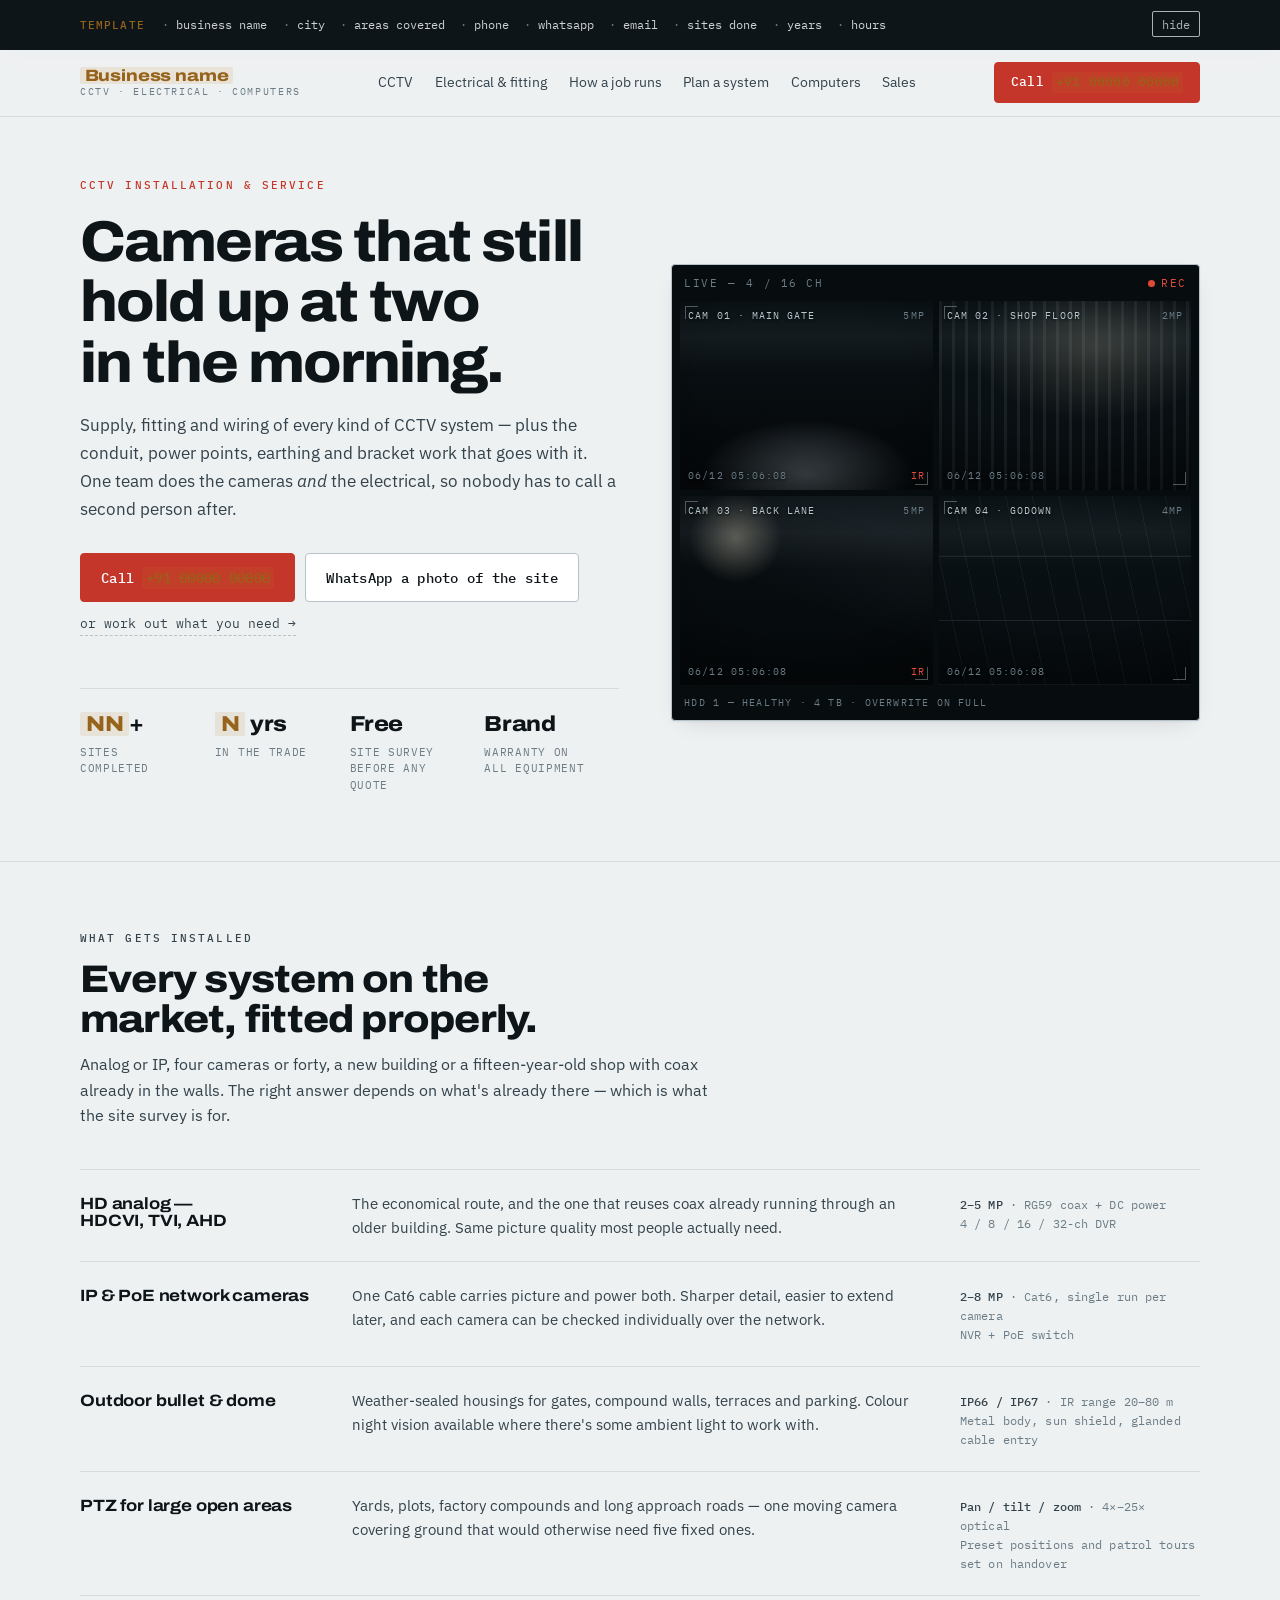
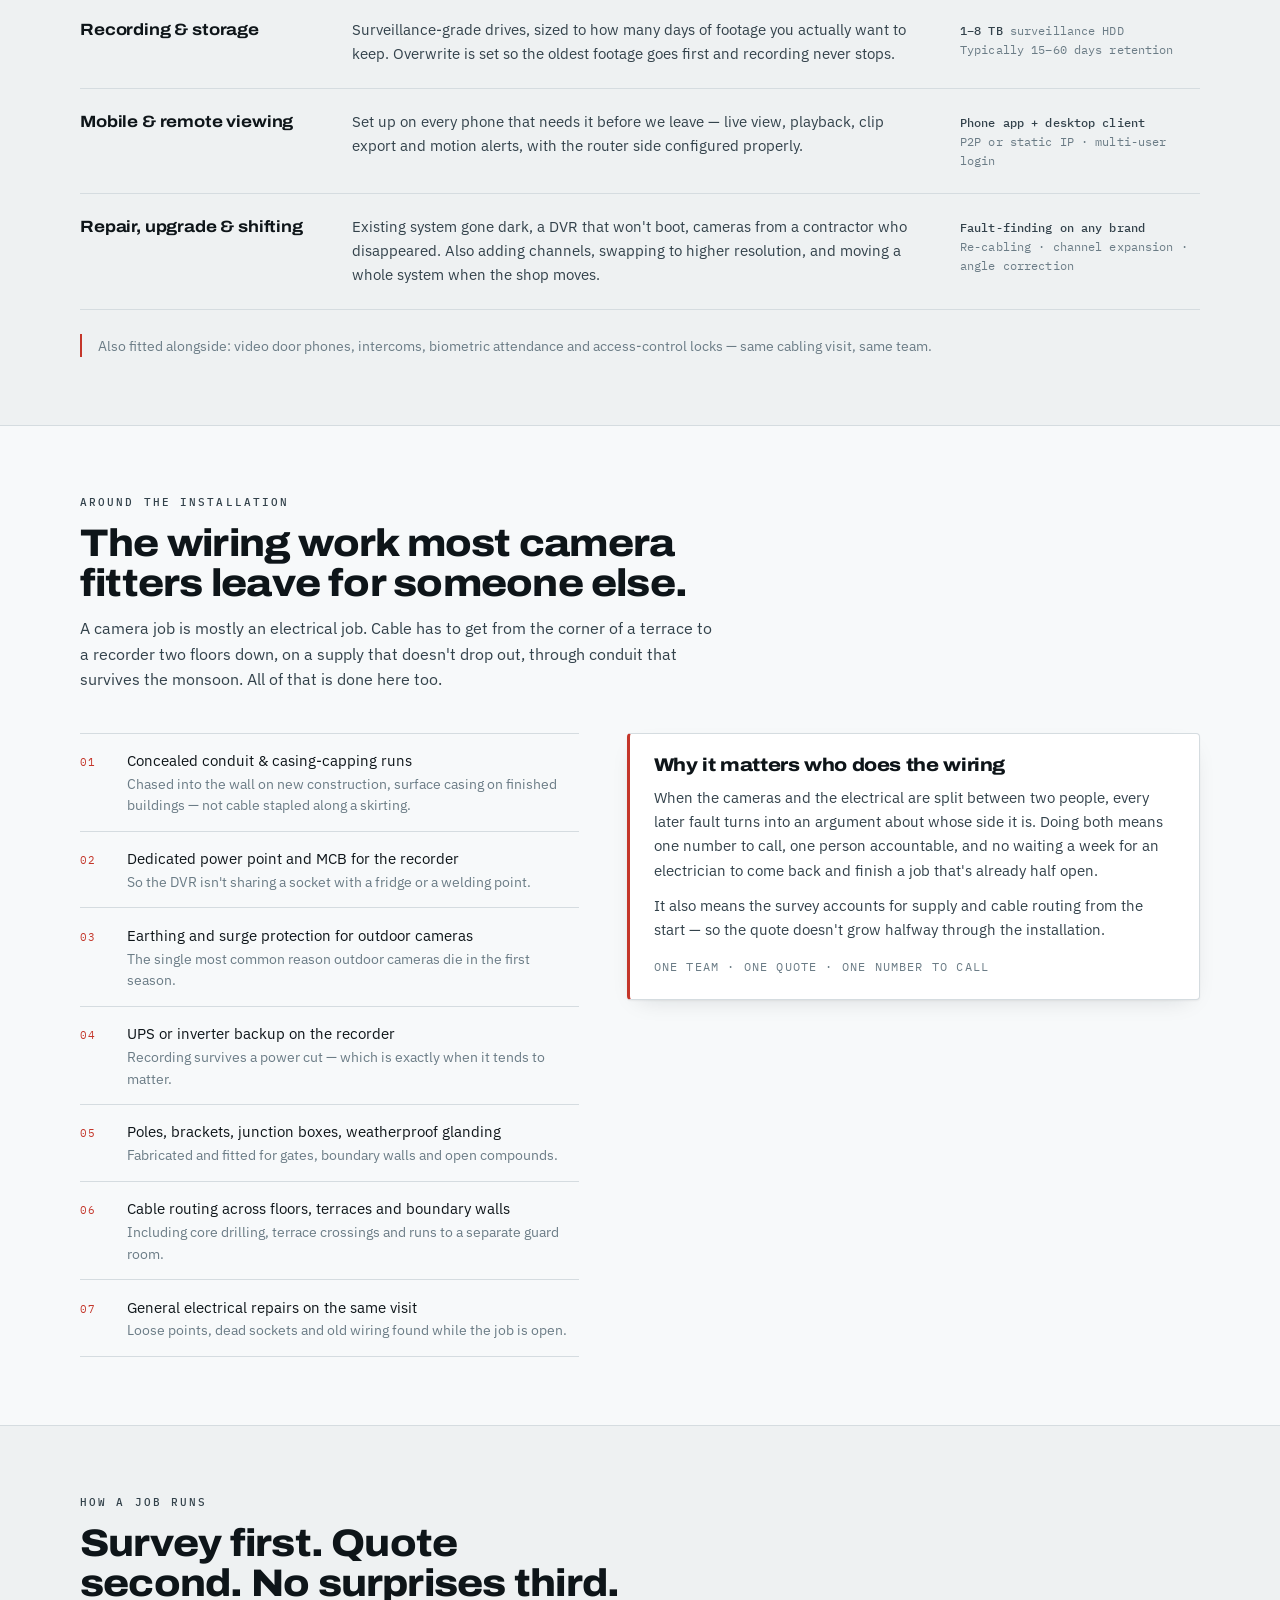
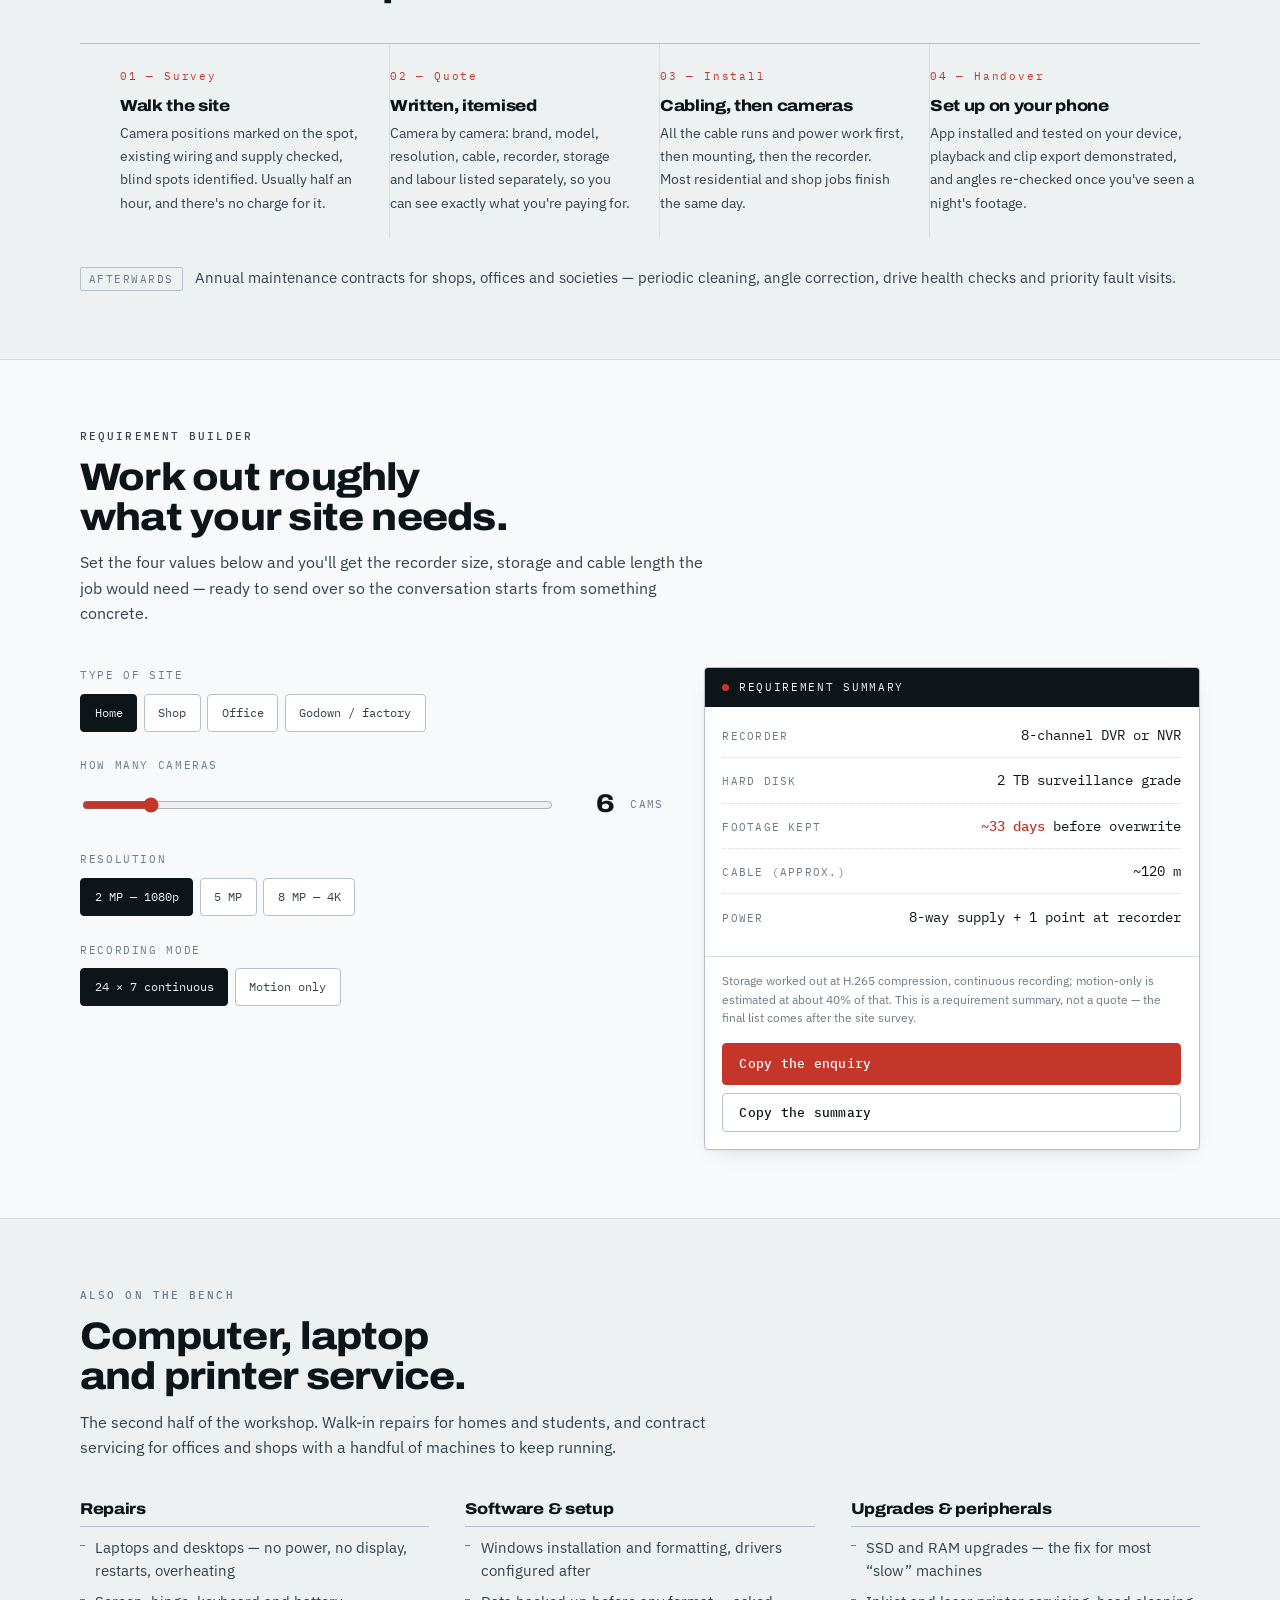
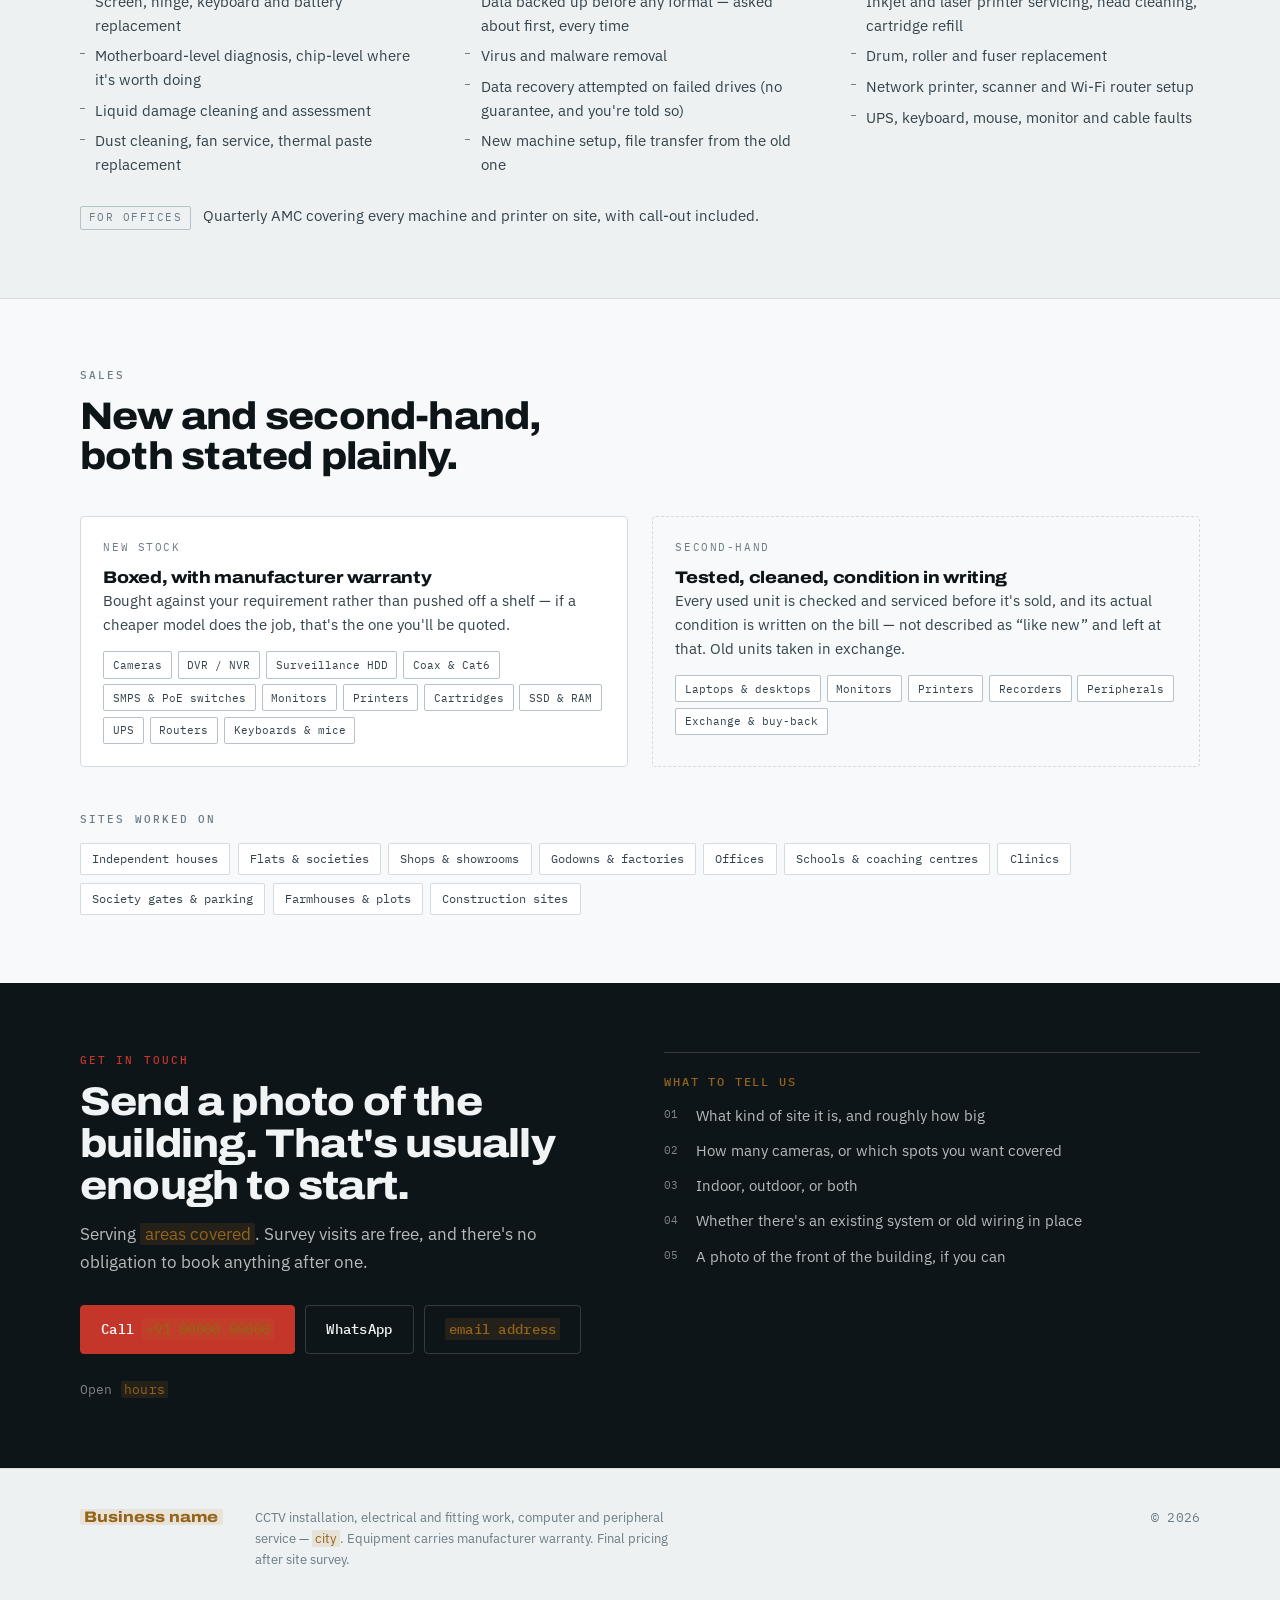
==== index.html @ e95df335 "Add single-page site for CCTV, electrical and computer services One self-contained HTML file. Busine" ====
<!doctype html>
<html lang="en">
<head>
<meta charset="utf-8">
<meta name="viewport" content="width=device-width, initial-scale=1">
<meta name="description" content="CCTV supply, installation and service, with the electrical, conduit and fitting work that goes with it. Also computer, laptop and printer repair, and sales of new and second-hand peripherals.">
<meta name="theme-color" content="#0E1519">
<meta property="og:type" content="website">
<meta property="og:title" content="CCTV installation, electrical work &amp; computer service">
<meta property="og:description" content="Cameras fitted properly, including the wiring, power points and earthing most camera fitters leave for someone else.">
<meta property="og:url" content="https://hedaprateek.github.io/cctv-services-site/">
<link rel="icon" href="data:image/svg+xml,%3Csvg xmlns='http://www.w3.org/2000/svg' viewBox='0 0 32 32'%3E%3Crect width='32' height='32' rx='6' fill='%230E1519'/%3E%3Cpath d='M6 12.5l13-3.2 1.5 5.6-13 3.2z' fill='%23B9C8CF'/%3E%3Cpath d='M21 11.6l4.6-2.2 1.9 7.2-5-.6z' fill='%236A7C85'/%3E%3Crect x='9' y='19' width='2.4' height='5' rx='.6' fill='%236A7C85'/%3E%3Ccircle cx='24.5' cy='23' r='2.6' fill='%23E24A38'/%3E%3C/svg%3E">
<style>:root{color-scheme:light dark}</style>
<title>CCTV Installation, Electrical Work &amp; Computer Repair</title>
<link rel="preconnect" href="https://fonts.googleapis.com">
<link rel="preconnect" href="https://fonts.gstatic.com" crossorigin>
<link rel="stylesheet" href="https://fonts.googleapis.com/css2?family=Archivo:wdth,wght@75..125,400..800&family=IBM+Plex+Mono:wght@400;500&family=IBM+Plex+Sans:wght@400;500;600&display=swap">

<style>
/* ============================================================================
   TOKENS
   Light palette lives on bare :root. Dark redefines tokens only.
   ========================================================================== */
:root{
  --ink:#0E1519;
  --ink-2:#33424B;
  --ink-3:#6B7C86;
  --paper:#EEF1F2;
  --surface:#FFFFFF;
  --surface-2:#F7F9FA;
  --line:#D5DCE0;
  --line-strong:#B6C2C9;
  --accent:#C4362A;
  --accent-ink:#FFFFFF;
  --accent-soft:rgba(196,54,42,.09);
  --signal:#96631A;
  --signal-soft:rgba(184,121,28,.12);

  /* Inverted surfaces (contact block, setup strip, sheet header, toast).
     Defined per theme so no component needs a theme-specific selector. */
  --invert-bg:#0E1519;
  --invert-fg:#F1F4F5;
  --invert-fg-2:rgba(241,244,245,.74);
  --invert-fg-3:rgba(241,244,245,.5);
  --invert-line:rgba(241,244,245,.17);
  --invert-edge:transparent;

  /* The monitor wall is a screen: it holds its own colours in both themes. */
  --feed:#070C0F;
  --feed-2:#0D151A;
  --feed-ink:#B9C8CF;
  --feed-ink-dim:#6A7C85;
  --feed-rec:#E24A38;

  --sans:"IBM Plex Sans",-apple-system,BlinkMacSystemFont,"Segoe UI",Roboto,sans-serif;
  --display:"Archivo","Archivo Black",-apple-system,"Segoe UI",sans-serif;
  --mono:"IBM Plex Mono",ui-monospace,"SFMono-Regular",Consolas,monospace;

  --r:4px;
  --shadow:0 1px 2px rgba(14,21,25,.05),0 8px 24px -12px rgba(14,21,25,.18);
}
@media (prefers-color-scheme:dark){
  :root:not([data-theme="light"]){
    --ink:#E6ECEF;
    --ink-2:#AEBCC4;
    --ink-3:#7E8F99;
    --paper:#0B1114;
    --surface:#121B20;
    --surface-2:#17222A;
    --line:#23323A;
    --line-strong:#35474F;
    --accent:#F0563F;
    --accent-ink:#150707;
    --accent-soft:rgba(240,86,63,.13);
    --signal:#E0A63F;
    --signal-soft:rgba(224,166,63,.13);
    --invert-bg:#17222A;
    --invert-fg:#E6ECEF;
    --invert-fg-2:#AEBCC4;
    --invert-fg-3:#7E8F99;
    --invert-line:#2A3A43;
    --invert-edge:#23323A;
    --shadow:0 1px 2px rgba(0,0,0,.4),0 10px 30px -14px rgba(0,0,0,.7);
  }
}
:root[data-theme="dark"]{
  --ink:#E6ECEF;
  --ink-2:#AEBCC4;
  --ink-3:#7E8F99;
  --paper:#0B1114;
  --surface:#121B20;
  --surface-2:#17222A;
  --line:#23323A;
  --line-strong:#35474F;
  --accent:#F0563F;
  --accent-ink:#150707;
  --accent-soft:rgba(240,86,63,.13);
  --signal:#E0A63F;
  --signal-soft:rgba(224,166,63,.13);
  --invert-bg:#17222A;
  --invert-fg:#E6ECEF;
  --invert-fg-2:#AEBCC4;
  --invert-fg-3:#7E8F99;
  --invert-line:#2A3A43;
  --invert-edge:#23323A;
  --shadow:0 1px 2px rgba(0,0,0,.4),0 10px 30px -14px rgba(0,0,0,.7);
}

/* ============================================================================
   BASE
   ========================================================================== */
*,*::before,*::after{box-sizing:border-box}
body{
  margin:0;
  background:var(--paper);
  color:var(--ink);
  font-family:var(--sans);
  font-size:16px;
  line-height:1.6;
  -webkit-font-smoothing:antialiased;
}
h1,h2,h3,h4{
  font-family:var(--display);
  font-weight:800;
  font-stretch:110%;
  letter-spacing:-.02em;
  line-height:1.05;
  text-wrap:balance;
  margin:0;
}
p{margin:0}
a{color:inherit}
img{max-width:100%}
:focus-visible{outline:2px solid var(--accent);outline-offset:3px;border-radius:2px}

.wrap{width:min(1120px,100% - 2.75rem);margin-inline:auto}
.vh{position:absolute;width:1px;height:1px;overflow:hidden;clip-path:inset(50%);white-space:nowrap}

.eyebrow{
  font-family:var(--mono);
  font-size:.69rem;
  font-weight:500;
  letter-spacing:.19em;
  text-transform:uppercase;
  color:var(--accent);
  margin:0;
}
.eyebrow.muted{color:var(--ink-3)}

.lede{
  font-size:1.06rem;
  color:var(--ink-2);
  max-width:62ch;
}
.mono{font-family:var(--mono);font-size:.8rem;letter-spacing:.01em}
.tnum{font-variant-numeric:tabular-nums}

/* Unfilled template values */
.ph{
  color:var(--signal);
  background:var(--signal-soft);
  padding:0 .28em;
  border-radius:2px;
  box-decoration-break:clone;
  -webkit-box-decoration-break:clone;
}

/* ============================================================================
   SETUP STRIP  — delete this block (and #setup in the HTML) once filled in
   ========================================================================== */
#setup{
  background:var(--invert-bg);
  color:var(--invert-fg);
  font-family:var(--mono);
  font-size:.76rem;
  border-bottom:1px solid var(--invert-edge);
}
#setup .wrap{display:flex;flex-wrap:wrap;align-items:baseline;gap:.5rem 1.1rem;padding:.7rem 0}
#setup b{font-weight:500;color:var(--signal);letter-spacing:.1em;text-transform:uppercase;font-size:.68rem}
#setup ul{display:flex;flex-wrap:wrap;gap:.35rem .95rem;list-style:none;margin:0;padding:0;opacity:.85}
#setup li::before{content:"· ";opacity:.5}
#setup button{
  margin-left:auto;background:none;border:1px solid currentColor;color:inherit;
  font:inherit;padding:.15rem .55rem;border-radius:2px;cursor:pointer;opacity:.7;
}
#setup button:hover{opacity:1}

/* ============================================================================
   HEADER
   ========================================================================== */
header.site{
  position:sticky;top:0;z-index:40;
  background:color-mix(in srgb,var(--paper) 88%,transparent);
  backdrop-filter:blur(10px);
  border-bottom:1px solid var(--line);
}
header.site .wrap{display:flex;align-items:center;gap:1.5rem;height:66px}
.brand{display:flex;flex-direction:column;line-height:1.15;text-decoration:none;min-width:0}
.brand .nm{font-family:var(--display);font-weight:800;font-stretch:118%;font-size:1.02rem;letter-spacing:-.01em}
.brand .sub{font-family:var(--mono);font-size:.63rem;letter-spacing:.16em;text-transform:uppercase;color:var(--ink-3)}
nav.top{display:flex;gap:1.35rem;margin-left:auto;font-size:.88rem}
nav.top a{color:var(--ink-2);text-decoration:none;padding-block:.35rem;border-bottom:1.5px solid transparent}
nav.top a:hover{color:var(--ink);border-bottom-color:var(--accent)}
@media (max-width:860px){nav.top{display:none}}

.btn{
  display:inline-flex;align-items:center;gap:.5rem;
  font-family:var(--mono);font-size:.8rem;font-weight:500;letter-spacing:.02em;
  padding:.6rem 1rem;border-radius:var(--r);text-decoration:none;
  border:1px solid transparent;cursor:pointer;white-space:nowrap;
  transition:transform .12s ease,background .15s ease,border-color .15s ease;
}
.btn:active{transform:translateY(1px)}
.btn-primary{background:var(--accent);color:var(--accent-ink);border-color:var(--accent)}
.btn-primary:hover{background:color-mix(in srgb,var(--accent) 86%,#000)}
.btn-ghost{border-color:var(--line-strong);color:var(--ink);background:var(--surface)}
.btn-ghost:hover{border-color:var(--ink-3)}
.btn-lg{padding:.8rem 1.25rem;font-size:.86rem}
header.site .btn{margin-left:auto}
@media (max-width:860px){header.site .btn{margin-left:auto}}
@media (max-width:520px){header.site .btn span.lbl{display:none}}

/* ============================================================================
   HERO
   ========================================================================== */
.hero{padding:3.75rem 0 3.25rem}
.hero .grid{
  display:grid;
  grid-template-columns:minmax(0,1.02fr) minmax(0,1fr);
  gap:3.25rem;
  align-items:center;
}
@media (max-width:940px){
  .hero{padding:2.75rem 0 2.5rem}
  .hero .grid{grid-template-columns:1fr;gap:2.25rem}
}
.hero h1{
  font-size:clamp(2.3rem,5.1vw,3.6rem);
  font-stretch:106%;
  letter-spacing:-.032em;
  margin:1.1rem 0 1.1rem;
}
.hero .lede{font-size:1.09rem}
.hero .cta{display:flex;flex-wrap:wrap;gap:.65rem;margin-top:1.9rem}
.hero .jump{
  font-family:var(--mono);font-size:.79rem;color:var(--ink-2);
  text-decoration:none;border-bottom:1px dashed var(--line-strong);
  align-self:center;padding-bottom:2px;
}
.hero .jump:hover{color:var(--accent);border-bottom-color:var(--accent)}

.trust{
  display:grid;grid-template-columns:repeat(4,minmax(0,1fr));
  border-top:1px solid var(--line);margin-top:3.25rem;
}
.trust div{padding:1.1rem 1.25rem 0 0}
.trust dt{
  font-family:var(--display);font-weight:800;font-stretch:112%;
  font-size:1.35rem;letter-spacing:-.02em;font-variant-numeric:tabular-nums;
}
.trust dd{margin:.15rem 0 0;font-family:var(--mono);font-size:.71rem;letter-spacing:.06em;
  text-transform:uppercase;color:var(--ink-3);line-height:1.45}
@media (max-width:760px){.trust{grid-template-columns:1fr 1fr;gap:0 0}}

/* ============================================================================
   MONITOR WALL
   ========================================================================== */
.wall{
  background:var(--feed);
  border:1px solid var(--line-strong);
  border-radius:var(--r);
  padding:8px;
  box-shadow:var(--shadow);
}
.wall-bar{
  display:flex;align-items:center;gap:.6rem;
  font-family:var(--mono);font-size:.66rem;letter-spacing:.15em;text-transform:uppercase;
  color:var(--feed-ink-dim);padding:.1rem .25rem .55rem;
}
.wall-bar .rec{margin-left:auto;color:var(--feed-rec);display:flex;align-items:center;gap:.4rem}
.dot{width:7px;height:7px;border-radius:50%;background:currentColor;display:inline-block}
.dot.blink{animation:blink 1.9s steps(1,end) infinite}
@keyframes blink{0%,62%{opacity:1}63%,100%{opacity:.15}}

.tiles{display:grid;grid-template-columns:1fr 1fr;gap:6px}
.tile{
  position:relative;aspect-ratio:4/3;overflow:hidden;
  background:var(--feed-2);
  isolation:isolate;
}
/* Each tile suggests a scene with gradients only — no claimed footage. */
.tile::before{content:"";position:absolute;inset:0;z-index:0}
.tile::after{content:"";position:absolute;inset:0;z-index:1;
  background:radial-gradient(120% 90% at 50% 40%,transparent 35%,rgba(0,0,0,.62) 100%)}

/* 01 gate, IR monochrome, pool of light at the bottom */
.t1::before{
  background:
    radial-gradient(58% 40% at 50% 92%,rgba(196,214,222,.30),transparent 72%),
    linear-gradient(#0A1216,#060A0D 70%);
}
/* 02 shop floor, shutter slats */
.t2::before{
  background:
    repeating-linear-gradient(90deg,rgba(178,196,205,.09) 0 3px,transparent 3px 13px),
    radial-gradient(70% 55% at 62% 25%,rgba(210,196,168,.20),transparent 70%),
    linear-gradient(#0C1418,#070C0F);
}
/* 03 back lane, single lamp */
.t3::before{
  background:
    radial-gradient(26% 34% at 22% 22%,rgba(224,214,186,.34),transparent 70%),
    linear-gradient(200deg,rgba(150,172,182,.10),transparent 55%),
    linear-gradient(#080E12,#05090B);
}
/* 04 godown, perspective floor */
.t4::before{
  background:
    linear-gradient(to top,rgba(160,180,190,.16) 0 1px,transparent 1px 100%) bottom/100% 34%,
    repeating-linear-gradient(78deg,rgba(160,180,190,.07) 0 1px,transparent 1px 26px),
    linear-gradient(#0B1317,#060B0E);
}
.tile .hud{position:absolute;inset:0;z-index:2;font-family:var(--mono);font-size:.6rem;
  letter-spacing:.11em;text-transform:uppercase;color:var(--feed-ink)}
.tile .hud .id{position:absolute;top:7px;left:8px;text-shadow:0 1px 3px rgba(0,0,0,.9)}
.tile .hud .res{position:absolute;top:7px;right:8px;color:var(--feed-ink-dim)}
.tile .hud .ts{position:absolute;bottom:6px;left:8px;font-variant-numeric:tabular-nums;
  color:var(--feed-ink-dim);text-shadow:0 1px 3px rgba(0,0,0,.9)}
.tile .hud .flag{position:absolute;bottom:6px;right:8px;color:var(--feed-rec)}
.tile .brk{position:absolute;z-index:2;width:13px;height:13px;border:1px solid rgba(185,200,207,.4)}
.tile .brk.tl{top:5px;left:5px;border-right:0;border-bottom:0}
.tile .brk.br{bottom:5px;right:5px;border-left:0;border-top:0}
.scan{
  position:absolute;left:0;right:0;height:38%;z-index:2;pointer-events:none;
  background:linear-gradient(transparent,rgba(200,220,230,.055),transparent);
  animation:scan 7.5s linear infinite;
}
@keyframes scan{from{transform:translateY(-110%)}to{transform:translateY(360%)}}
.wall-foot{
  font-family:var(--mono);font-size:.63rem;letter-spacing:.12em;text-transform:uppercase;
  color:var(--feed-ink-dim);padding:.6rem .25rem .1rem;
}
@media (prefers-reduced-motion:reduce){
  .scan{display:none}
  .dot.blink{animation:none}
}

/* ============================================================================
   SECTIONS
   ========================================================================== */
section{scroll-margin-top:78px}
.band{border-top:1px solid var(--line);padding:4.25rem 0}
.band.tint{background:var(--surface-2)}
.sec-head{max-width:64ch;margin-bottom:2.5rem}
.sec-head h2{font-size:clamp(1.75rem,3.3vw,2.4rem);margin:.7rem 0 .8rem}
.sec-head p{color:var(--ink-2)}

/* spec table — the CCTV list reads like a quote sheet, not a card deck */
.spec{border-top:1px solid var(--line)}
.spec-row{
  display:grid;grid-template-columns:minmax(0,15rem) minmax(0,1fr) minmax(0,15rem);
  gap:1rem 2rem;padding:1.35rem 0;border-bottom:1px solid var(--line);
  align-items:baseline;
}
.spec-row h3{font-size:1.02rem;font-stretch:113%;font-weight:700;letter-spacing:-.01em}
.spec-row p{color:var(--ink-2);font-size:.94rem}
.spec-row .sp{
  font-family:var(--mono);font-size:.74rem;line-height:1.6;color:var(--ink-3);
  letter-spacing:.01em;
}
.spec-row .sp b{color:var(--ink-2);font-weight:500}
@media (max-width:880px){
  .spec-row{grid-template-columns:1fr;gap:.4rem;padding:1.15rem 0}
  .spec-row .sp{padding-top:.15rem}
}
.spec-note{
  margin-top:1.5rem;font-size:.9rem;color:var(--ink-3);
  padding-left:1rem;border-left:2px solid var(--accent);
}

/* electrical — the differentiator, given a lifted panel */
.elec{display:grid;grid-template-columns:minmax(0,1fr) minmax(0,1.15fr);gap:3rem;align-items:start}
@media (max-width:900px){.elec{grid-template-columns:1fr;gap:2rem}}
.elec ul{list-style:none;margin:0;padding:0;display:grid;gap:.05rem}
.elec li{
  display:grid;grid-template-columns:2.6rem 1fr;gap:.35rem;
  padding:.85rem 0;border-bottom:1px solid var(--line);align-items:baseline;
}
.elec li:first-child{border-top:1px solid var(--line)}
.elec li i{
  font-style:normal;font-family:var(--mono);font-size:.68rem;color:var(--accent);
  letter-spacing:.06em;
}
.elec li span{font-size:.95rem}
.elec li em{font-style:normal;color:var(--ink-3);display:block;font-size:.85rem;margin-top:.1rem}
.pull{
  background:var(--surface);border:1px solid var(--line);border-left:3px solid var(--accent);
  border-radius:var(--r);padding:1.4rem 1.5rem;box-shadow:var(--shadow);
}
.pull h3{font-size:1.15rem;margin-bottom:.55rem;font-stretch:114%}
.pull p{color:var(--ink-2);font-size:.95rem}
.pull .mono{display:block;margin-top:1rem;color:var(--ink-3);font-size:.74rem;
  letter-spacing:.1em;text-transform:uppercase}

/* process — numbered because it genuinely is a sequence */
.steps{display:grid;grid-template-columns:repeat(4,1fr);gap:0;border-top:1px solid var(--line-strong)}
.steps li{list-style:none;padding:1.5rem 1.5rem 1.5rem 0;border-right:1px solid var(--line)}
.steps li:last-child{border-right:0;padding-right:0}
@media (max-width:900px){
  .steps{grid-template-columns:1fr 1fr}
  .steps li{border-right:0;border-bottom:1px solid var(--line);padding-right:1.25rem}
}
@media (max-width:560px){.steps{grid-template-columns:1fr}}
.steps .n{
  font-family:var(--mono);font-size:.7rem;letter-spacing:.16em;color:var(--accent);
  display:block;margin-bottom:.75rem;
}
.steps h3{font-size:1rem;font-stretch:113%;margin-bottom:.4rem}
.steps p{font-size:.9rem;color:var(--ink-2)}
.after-steps{
  margin-top:1.75rem;font-size:.92rem;color:var(--ink-2);
  display:flex;gap:.75rem;align-items:baseline;flex-wrap:wrap;
}
.after-steps .tag{
  font-family:var(--mono);font-size:.66rem;letter-spacing:.14em;text-transform:uppercase;
  color:var(--ink-3);border:1px solid var(--line-strong);padding:.15rem .5rem;border-radius:2px;
}

/* requirement builder */
.builder{display:grid;grid-template-columns:minmax(0,1fr) minmax(0,.85fr);gap:2.5rem;align-items:start}
@media (max-width:900px){.builder{grid-template-columns:1fr;gap:2rem}}
.field{margin-bottom:1.6rem}
.field>legend,.field>.lab{
  font-family:var(--mono);font-size:.68rem;letter-spacing:.15em;text-transform:uppercase;
  color:var(--ink-3);margin-bottom:.6rem;padding:0;display:block;
}
fieldset.field{border:0;margin-inline:0;padding:0}
.seg{display:flex;flex-wrap:wrap;gap:.4rem}
.seg label{
  font-family:var(--mono);font-size:.78rem;padding:.5rem .85rem;cursor:pointer;
  border:1px solid var(--line-strong);border-radius:var(--r);background:var(--surface);
  color:var(--ink-2);transition:all .13s ease;
}
.seg label:hover{border-color:var(--ink-3)}
.seg input:checked+span,
.seg label:has(input:checked){background:var(--ink);color:var(--paper);border-color:var(--ink)}
.seg label:has(:focus-visible){outline:2px solid var(--accent);outline-offset:2px}

.count{display:flex;align-items:center;gap:1rem}
.count input[type=range]{flex:1;accent-color:var(--accent);min-width:0}
.count output{
  font-family:var(--display);font-weight:800;font-stretch:115%;font-size:1.6rem;
  font-variant-numeric:tabular-nums;min-width:2.4ch;text-align:right;
}
.count .u{font-family:var(--mono);font-size:.7rem;color:var(--ink-3);letter-spacing:.12em;
  text-transform:uppercase}

.sheet{
  background:var(--surface);border:1px solid var(--line-strong);border-radius:var(--r);
  box-shadow:var(--shadow);overflow:hidden;
}
.sheet .hd{
  background:var(--invert-bg);color:var(--invert-fg);
  font-family:var(--mono);font-size:.66rem;letter-spacing:.16em;text-transform:uppercase;
  padding:.7rem 1.1rem;display:flex;gap:.6rem;align-items:center;
}
.sheet dl{margin:0;padding:.35rem 1.1rem .9rem}
.sheet .r{display:flex;gap:1rem;justify-content:space-between;align-items:baseline;
  padding:.7rem 0;border-bottom:1px dotted var(--line)}
.sheet .r:last-of-type{border-bottom:0}
.sheet dt{font-family:var(--mono);font-size:.7rem;letter-spacing:.11em;text-transform:uppercase;
  color:var(--ink-3)}
.sheet dd{margin:0;font-family:var(--mono);font-size:.86rem;font-variant-numeric:tabular-nums;
  text-align:right;color:var(--ink)}
.sheet dd b{font-weight:500;color:var(--accent)}
.sheet .foot{padding:0 1.1rem 1.1rem;display:grid;gap:.55rem}
.sheet .disc{font-size:.78rem;color:var(--ink-3);line-height:1.5;padding:0 1.1rem 1rem;
  border-top:1px solid var(--line);padding-top:.85rem;margin-top:.2rem}

/* computers + sales, deliberately quieter */
.cols{display:grid;grid-template-columns:repeat(3,1fr);gap:2.25rem}
@media (max-width:880px){.cols{grid-template-columns:1fr 1fr;gap:1.75rem}}
@media (max-width:560px){.cols{grid-template-columns:1fr}}
.cols h3{font-size:.98rem;font-stretch:113%;margin-bottom:.55rem;
  padding-bottom:.55rem;border-bottom:1px solid var(--line-strong)}
.cols ul{list-style:none;margin:0;padding:0;display:grid;gap:.45rem}
.cols li{font-size:.92rem;color:var(--ink-2);padding-left:.95rem;position:relative}
.cols li::before{content:"";position:absolute;left:0;top:.62em;width:5px;height:1px;
  background:var(--ink-3)}

.sale{display:grid;grid-template-columns:1fr 1fr;gap:1.5rem;margin-top:.5rem}
@media (max-width:760px){.sale{grid-template-columns:1fr}}
.sale>div{border:1px solid var(--line);border-radius:var(--r);padding:1.35rem 1.4rem;
  background:var(--surface)}
.sale>div.used{background:var(--surface-2);border-style:dashed}
.sale h3{font-size:1.05rem;font-stretch:114%;margin-bottom:.2rem}
.sale .k{font-family:var(--mono);font-size:.66rem;letter-spacing:.15em;text-transform:uppercase;
  color:var(--ink-3);display:block;margin-bottom:.8rem}
.sale p{font-size:.93rem;color:var(--ink-2);margin-bottom:.9rem}
.chips{display:flex;flex-wrap:wrap;gap:.35rem}
.chip{font-family:var(--mono);font-size:.71rem;padding:.22rem .55rem;border-radius:2px;
  border:1px solid var(--line-strong);color:var(--ink-2);background:var(--surface)}

/* coverage strip */
.cover{display:flex;flex-wrap:wrap;gap:.45rem}
.cover span{font-family:var(--mono);font-size:.76rem;color:var(--ink-2);
  border:1px solid var(--line);background:var(--surface);padding:.35rem .7rem;border-radius:2px}

/* contact */
#contact{background:var(--invert-bg);color:var(--invert-fg);border-top:1px solid var(--invert-edge)}
#contact .grid{display:grid;grid-template-columns:minmax(0,1fr) minmax(0,1fr);gap:3rem;align-items:start}
@media (max-width:880px){#contact .grid{grid-template-columns:1fr;gap:2.25rem}}
#contact h2{font-size:clamp(1.8rem,3.4vw,2.5rem);margin:.7rem 0 .9rem;color:var(--invert-fg)}
#contact p.lede{color:var(--invert-fg-2)}
#contact .mono{color:var(--invert-fg-3)}
#contact .ph{color:var(--signal);background:var(--signal-soft)}
.reach{display:flex;flex-wrap:wrap;gap:.65rem;margin-top:1.8rem}
#contact .btn-ghost{background:transparent;border-color:var(--invert-line);color:var(--invert-fg)}
#contact .btn-ghost:hover{border-color:var(--invert-fg-3)}
.tell{border-top:1px solid var(--invert-line);padding-top:1.4rem}
.tell h3{font-size:.72rem;font-family:var(--mono);font-weight:500;letter-spacing:.16em;
  text-transform:uppercase;color:var(--signal);margin-bottom:1rem;font-stretch:100%}
.tell ol{margin:0;padding:0;list-style:none;counter-reset:t;display:grid;gap:.7rem}
.tell li{counter-increment:t;display:grid;grid-template-columns:2rem 1fr;
  font-size:.94rem;color:var(--invert-fg-2)}
.tell li::before{content:counter(t,decimal-leading-zero);font-family:var(--mono);font-size:.7rem;
  color:var(--invert-fg-3);padding-top:.25em}

footer.site{background:var(--paper);border-top:1px solid var(--line);padding:2.25rem 0 2.75rem}
footer.site .wrap{display:flex;flex-wrap:wrap;gap:1rem 2rem;align-items:baseline}
footer.site .fine{font-size:.82rem;color:var(--ink-3);max-width:52ch}
footer.site .nm{font-family:var(--display);font-weight:800;font-stretch:116%;font-size:.95rem}
footer.site .mono{color:var(--ink-3);margin-left:auto}

.toast{
  position:fixed;left:50%;bottom:1.5rem;transform:translateX(-50%);
  background:var(--invert-bg);color:var(--invert-fg);font-family:var(--mono);font-size:.78rem;
  padding:.65rem 1.1rem;border-radius:var(--r);box-shadow:var(--shadow);z-index:90;
  border:1px solid var(--invert-edge);
}
</style>
</head>
<body>

<!-- ============================================================
     SETUP STRIP — delete this whole <div id="setup"> block once
     the CONFIG at the top of the script is filled in.
     ============================================================ -->
<div id="setup">
  <div class="wrap">
    <b>Template</b>
    <ul id="setup-list">
      <li data-k="name">business name</li>
      <li data-k="city">city</li>
      <li data-k="area">areas covered</li>
      <li data-k="phone">phone</li>
      <li data-k="whatsapp">whatsapp</li>
      <li data-k="email">email</li>
      <li data-k="sites">sites done</li>
      <li data-k="years">years</li>
      <li data-k="hours">hours</li>
    </ul>
    <button type="button" id="setup-hide">hide</button>
  </div>
</div>

<header class="site">
  <div class="wrap">
    <a class="brand" href="#top">
      <span class="nm"><span data-cfg="name" class="ph">Business name</span></span>
      <span class="sub">CCTV &middot; Electrical &middot; Computers</span>
    </a>
    <nav class="top">
      <a href="#cctv">CCTV</a>
      <a href="#electrical">Electrical &amp; fitting</a>
      <a href="#process">How a job runs</a>
      <a href="#plan">Plan a system</a>
      <a href="#computers">Computers</a>
      <a href="#sales">Sales</a>
    </nav>
    <a class="btn btn-primary" data-cfg-href="tel" href="#contact">
      <span class="lbl">Call</span> <span data-cfg="phone" class="ph">+91 00000 00000</span>
    </a>
  </div>
</header>

<main id="top">

  <!-- ===================== HERO ===================== -->
  <section class="hero">
    <div class="wrap">
      <div class="grid">
        <div>
          <p class="eyebrow">CCTV installation &amp; service</p>
          <h1>Cameras that still hold up at two in the morning.</h1>
          <p class="lede">
            Supply, fitting and wiring of every kind of CCTV system &mdash; plus the conduit,
            power points, earthing and bracket work that goes with it. One team does the cameras
            <em>and</em> the electrical, so nobody has to call a second person after.
          </p>
          <div class="cta">
            <a class="btn btn-primary btn-lg" data-cfg-href="tel" href="#contact">
              Call <span data-cfg="phone" class="ph">+91 00000 00000</span>
            </a>
            <a class="btn btn-ghost btn-lg" data-cfg-href="wa" href="#contact" target="_blank" rel="noopener">
              WhatsApp a photo of the site
            </a>
            <a class="jump" href="#plan">or work out what you need &rarr;</a>
          </div>

          <!-- Edit or delete any claim below that he doesn't actually offer. -->
          <dl class="trust">
            <div>
              <dt><span data-cfg="sites" class="ph">NN</span>+</dt>
              <dd>Sites completed</dd>
            </div>
            <div>
              <dt><span data-cfg="years" class="ph">N</span> yrs</dt>
              <dd>In the trade</dd>
            </div>
            <div>
              <dt>Free</dt>
              <dd>Site survey before any quote</dd>
            </div>
            <div>
              <dt>Brand</dt>
              <dd>Warranty on all equipment</dd>
            </div>
          </dl>
        </div>

        <!-- Monitor wall: drawn in CSS. Not real footage, and doesn't pretend to be. -->
        <div class="wall" aria-hidden="true">
          <div class="wall-bar">
            <span>Live</span><span>&mdash;</span><span>4 / 16 ch</span>
            <span class="rec"><span class="dot blink"></span> Rec</span>
          </div>
          <div class="tiles">
            <div class="tile t1">
              <div class="scan"></div>
              <span class="brk tl"></span><span class="brk br"></span>
              <div class="hud">
                <span class="id">Cam 01 &middot; Main gate</span>
                <span class="res">5MP</span>
                <span class="ts" data-clock>--:--:--</span>
                <span class="flag">IR</span>
              </div>
            </div>
            <div class="tile t2">
              <div class="scan"></div>
              <span class="brk tl"></span><span class="brk br"></span>
              <div class="hud">
                <span class="id">Cam 02 &middot; Shop floor</span>
                <span class="res">2MP</span>
                <span class="ts" data-clock>--:--:--</span>
              </div>
            </div>
            <div class="tile t3">
              <div class="scan"></div>
              <span class="brk tl"></span><span class="brk br"></span>
              <div class="hud">
                <span class="id">Cam 03 &middot; Back lane</span>
                <span class="res">5MP</span>
                <span class="ts" data-clock>--:--:--</span>
                <span class="flag">IR</span>
              </div>
            </div>
            <div class="tile t4">
              <div class="scan"></div>
              <span class="brk tl"></span><span class="brk br"></span>
              <div class="hud">
                <span class="id">Cam 04 &middot; Godown</span>
                <span class="res">4MP</span>
                <span class="ts" data-clock>--:--:--</span>
              </div>
            </div>
          </div>
          <div class="wall-foot">Hdd 1 &mdash; healthy &middot; 4 TB &middot; overwrite on full</div>
        </div>
      </div>
    </div>
  </section>

  <!-- ===================== CCTV ===================== -->
  <section id="cctv" class="band">
    <div class="wrap">
      <div class="sec-head">
        <p class="eyebrow">What gets installed</p>
        <h2>Every system on the market, fitted properly.</h2>
        <p>
          Analog or IP, four cameras or forty, a new building or a fifteen-year-old shop with
          coax already in the walls. The right answer depends on what's already there &mdash;
          which is what the site survey is for.
        </p>
      </div>

      <div class="spec">
        <div class="spec-row">
          <h3>HD analog &mdash; HDCVI, TVI, AHD</h3>
          <p>The economical route, and the one that reuses coax already running through an
             older building. Same picture quality most people actually need.</p>
          <p class="sp"><b>2&ndash;5 MP</b> &middot; RG59 coax + DC power<br>4 / 8 / 16 / 32-ch DVR</p>
        </div>
        <div class="spec-row">
          <h3>IP &amp; PoE network cameras</h3>
          <p>One Cat6 cable carries picture and power both. Sharper detail, easier to extend
             later, and each camera can be checked individually over the network.</p>
          <p class="sp"><b>2&ndash;8 MP</b> &middot; Cat6, single run per camera<br>NVR + PoE switch</p>
        </div>
        <div class="spec-row">
          <h3>Outdoor bullet &amp; dome</h3>
          <p>Weather-sealed housings for gates, compound walls, terraces and parking. Colour
             night vision available where there's some ambient light to work with.</p>
          <p class="sp"><b>IP66 / IP67</b> &middot; IR range 20&ndash;80 m<br>Metal body, sun shield, glanded cable entry</p>
        </div>
        <div class="spec-row">
          <h3>PTZ for large open areas</h3>
          <p>Yards, plots, factory compounds and long approach roads &mdash; one moving camera
             covering ground that would otherwise need five fixed ones.</p>
          <p class="sp"><b>Pan / tilt / zoom</b> &middot; 4&times;&ndash;25&times; optical<br>Preset positions and patrol tours set on handover</p>
        </div>
        <div class="spec-row">
          <h3>Recording &amp; storage</h3>
          <p>Surveillance-grade drives, sized to how many days of footage you actually want to
             keep. Overwrite is set so the oldest footage goes first and recording never stops.</p>
          <p class="sp"><b>1&ndash;8 TB</b> surveillance HDD<br>Typically 15&ndash;60 days retention</p>
        </div>
        <div class="spec-row">
          <h3>Mobile &amp; remote viewing</h3>
          <p>Set up on every phone that needs it before we leave &mdash; live view, playback,
             clip export and motion alerts, with the router side configured properly.</p>
          <p class="sp"><b>Phone app + desktop client</b><br>P2P or static IP &middot; multi-user login</p>
        </div>
        <div class="spec-row">
          <h3>Repair, upgrade &amp; shifting</h3>
          <p>Existing system gone dark, a DVR that won't boot, cameras from a contractor who
             disappeared. Also adding channels, swapping to higher resolution, and moving a
             whole system when the shop moves.</p>
          <p class="sp"><b>Fault-finding on any brand</b><br>Re-cabling &middot; channel expansion &middot; angle correction</p>
        </div>
      </div>

      <p class="spec-note">
        Also fitted alongside: video door phones, intercoms, biometric attendance and
        access-control locks &mdash; same cabling visit, same team.
      </p>
    </div>
  </section>

  <!-- ===================== ELECTRICAL ===================== -->
  <section id="electrical" class="band tint">
    <div class="wrap">
      <div class="sec-head">
        <p class="eyebrow">Around the installation</p>
        <h2>The wiring work most camera fitters leave for someone else.</h2>
        <p>
          A camera job is mostly an electrical job. Cable has to get from the corner of a
          terrace to a recorder two floors down, on a supply that doesn't drop out, through
          conduit that survives the monsoon. All of that is done here too.
        </p>
      </div>

      <div class="elec">
        <ul>
          <li><i>01</i><span>Concealed conduit &amp; casing-capping runs
            <em>Chased into the wall on new construction, surface casing on finished buildings &mdash; not cable stapled along a skirting.</em></span></li>
          <li><i>02</i><span>Dedicated power point and MCB for the recorder
            <em>So the DVR isn't sharing a socket with a fridge or a welding point.</em></span></li>
          <li><i>03</i><span>Earthing and surge protection for outdoor cameras
            <em>The single most common reason outdoor cameras die in the first season.</em></span></li>
          <li><i>04</i><span>UPS or inverter backup on the recorder
            <em>Recording survives a power cut &mdash; which is exactly when it tends to matter.</em></span></li>
          <li><i>05</i><span>Poles, brackets, junction boxes, weatherproof glanding
            <em>Fabricated and fitted for gates, boundary walls and open compounds.</em></span></li>
          <li><i>06</i><span>Cable routing across floors, terraces and boundary walls
            <em>Including core drilling, terrace crossings and runs to a separate guard room.</em></span></li>
          <li><i>07</i><span>General electrical repairs on the same visit
            <em>Loose points, dead sockets and old wiring found while the job is open.</em></span></li>
        </ul>

        <aside class="pull">
          <h3>Why it matters who does the wiring</h3>
          <p>
            When the cameras and the electrical are split between two people, every later fault
            turns into an argument about whose side it is. Doing both means one number to call,
            one person accountable, and no waiting a week for an electrician to come back and
            finish a job that's already half open.
          </p>
          <p style="margin-top:.7rem">
            It also means the survey accounts for supply and cable routing from the start &mdash;
            so the quote doesn't grow halfway through the installation.
          </p>
          <span class="mono">One team &middot; one quote &middot; one number to call</span>
        </aside>
      </div>
    </div>
  </section>

  <!-- ===================== PROCESS ===================== -->
  <section id="process" class="band">
    <div class="wrap">
      <div class="sec-head">
        <p class="eyebrow">How a job runs</p>
        <h2>Survey first. Quote second. No surprises third.</h2>
      </div>

      <ol class="steps">
        <li>
          <span class="n">01 &mdash; Survey</span>
          <h3>Walk the site</h3>
          <p>Camera positions marked on the spot, existing wiring and supply checked, blind
             spots identified. Usually half an hour, and there's no charge for it.</p>
        </li>
        <li>
          <span class="n">02 &mdash; Quote</span>
          <h3>Written, itemised</h3>
          <p>Camera by camera: brand, model, resolution, cable, recorder, storage and labour
             listed separately, so you can see exactly what you're paying for.</p>
        </li>
        <li>
          <span class="n">03 &mdash; Install</span>
          <h3>Cabling, then cameras</h3>
          <p>All the cable runs and power work first, then mounting, then the recorder. Most
             residential and shop jobs finish the same day.</p>
        </li>
        <li>
          <span class="n">04 &mdash; Handover</span>
          <h3>Set up on your phone</h3>
          <p>App installed and tested on your device, playback and clip export demonstrated,
             and angles re-checked once you've seen a night's footage.</p>
        </li>
      </ol>

      <p class="after-steps">
        <span class="tag">Afterwards</span>
        Annual maintenance contracts for shops, offices and societies &mdash; periodic cleaning,
        angle correction, drive health checks and priority fault visits.
      </p>
    </div>
  </section>

  <!-- ===================== BUILDER ===================== -->
  <section id="plan" class="band tint">
    <div class="wrap">
      <div class="sec-head">
        <p class="eyebrow">Requirement builder</p>
        <h2>Work out roughly what your site needs.</h2>
        <p>
          Set the four values below and you'll get the recorder size, storage and cable length
          the job would need &mdash; ready to send over so the conversation starts from something
          concrete.
        </p>
      </div>

      <div class="builder">
        <form id="calc" autocomplete="off">
          <fieldset class="field">
            <legend>Type of site</legend>
            <div class="seg" role="radiogroup">
              <label><input type="radio" name="site" value="Home" class="vh" checked>Home</label>
              <label><input type="radio" name="site" value="Shop" class="vh">Shop</label>
              <label><input type="radio" name="site" value="Office" class="vh">Office</label>
              <label><input type="radio" name="site" value="Godown / factory" class="vh">Godown / factory</label>
            </div>
          </fieldset>

          <div class="field">
            <label class="lab" for="cams">How many cameras</label>
            <div class="count">
              <input type="range" id="cams" name="cams" min="2" max="32" step="1" value="6">
              <output for="cams" id="camsOut">6</output>
              <span class="u">cams</span>
            </div>
          </div>

          <fieldset class="field">
            <legend>Resolution</legend>
            <div class="seg" role="radiogroup">
              <label><input type="radio" name="res" value="2" class="vh" checked>2 MP &mdash; 1080p</label>
              <label><input type="radio" name="res" value="5" class="vh">5 MP</label>
              <label><input type="radio" name="res" value="8" class="vh">8 MP &mdash; 4K</label>
            </div>
          </fieldset>

          <fieldset class="field" style="margin-bottom:0">
            <legend>Recording mode</legend>
            <div class="seg" role="radiogroup">
              <label><input type="radio" name="mode" value="24x7" class="vh" checked>24 &times; 7 continuous</label>
              <label><input type="radio" name="mode" value="motion" class="vh">Motion only</label>
            </div>
          </fieldset>
        </form>

        <div class="sheet">
          <div class="hd"><span class="dot" style="background:var(--accent)"></span> Requirement summary</div>
          <dl>
            <div class="r"><dt>Recorder</dt><dd id="oRec">&mdash;</dd></div>
            <div class="r"><dt>Hard disk</dt><dd id="oHdd">&mdash;</dd></div>
            <div class="r"><dt>Footage kept</dt><dd id="oDays">&mdash;</dd></div>
            <div class="r"><dt>Cable (approx.)</dt><dd id="oCable">&mdash;</dd></div>
            <div class="r"><dt>Power</dt><dd id="oPower">&mdash;</dd></div>
          </dl>
          <p class="disc">
            Storage worked out at H.265 compression, continuous recording; motion-only is
            estimated at about 40% of that. This is a requirement summary, not a quote &mdash;
            the final list comes after the site survey.
          </p>
          <div class="foot">
            <a class="btn btn-primary" id="sendWa" href="#contact" target="_blank" rel="noopener">Send this on WhatsApp</a>
            <button class="btn btn-ghost" type="button" id="copyReq">Copy the summary</button>
          </div>
        </div>
      </div>
    </div>
  </section>

  <!-- ===================== COMPUTERS ===================== -->
  <section id="computers" class="band">
    <div class="wrap">
      <div class="sec-head">
        <p class="eyebrow muted">Also on the bench</p>
        <h2>Computer, laptop and printer service.</h2>
        <p>
          The second half of the workshop. Walk-in repairs for homes and students, and
          contract servicing for offices and shops with a handful of machines to keep running.
        </p>
      </div>

      <div class="cols">
        <div>
          <h3>Repairs</h3>
          <ul>
            <li>Laptops and desktops &mdash; no power, no display, restarts, overheating</li>
            <li>Screen, hinge, keyboard and battery replacement</li>
            <li>Motherboard-level diagnosis, chip-level where it's worth doing</li>
            <li>Liquid damage cleaning and assessment</li>
            <li>Dust cleaning, fan service, thermal paste replacement</li>
          </ul>
        </div>
        <div>
          <h3>Software &amp; setup</h3>
          <ul>
            <li>Windows installation and formatting, drivers configured after</li>
            <li>Data backed up before any format &mdash; asked about first, every time</li>
            <li>Virus and malware removal</li>
            <li>Data recovery attempted on failed drives (no guarantee, and you're told so)</li>
            <li>New machine setup, file transfer from the old one</li>
          </ul>
        </div>
        <div>
          <h3>Upgrades &amp; peripherals</h3>
          <ul>
            <li>SSD and RAM upgrades &mdash; the fix for most &ldquo;slow&rdquo; machines</li>
            <li>Inkjet and laser printer servicing, head cleaning, cartridge refill</li>
            <li>Drum, roller and fuser replacement</li>
            <li>Network printer, scanner and Wi-Fi router setup</li>
            <li>UPS, keyboard, mouse, monitor and cable faults</li>
          </ul>
        </div>
      </div>

      <p class="after-steps">
        <span class="tag">For offices</span>
        Quarterly AMC covering every machine and printer on site, with call-out included.
      </p>
    </div>
  </section>

  <!-- ===================== SALES ===================== -->
  <section id="sales" class="band tint">
    <div class="wrap">
      <div class="sec-head">
        <p class="eyebrow muted">Sales</p>
        <h2>New and second-hand, both stated plainly.</h2>
      </div>

      <div class="sale">
        <div>
          <span class="k">New stock</span>
          <h3>Boxed, with manufacturer warranty</h3>
          <p>
            Bought against your requirement rather than pushed off a shelf &mdash; if a cheaper
            model does the job, that's the one you'll be quoted.
          </p>
          <div class="chips">
            <span class="chip">Cameras</span><span class="chip">DVR / NVR</span>
            <span class="chip">Surveillance HDD</span><span class="chip">Coax &amp; Cat6</span>
            <span class="chip">SMPS &amp; PoE switches</span><span class="chip">Monitors</span>
            <span class="chip">Printers</span><span class="chip">Cartridges</span>
            <span class="chip">SSD &amp; RAM</span><span class="chip">UPS</span>
            <span class="chip">Routers</span><span class="chip">Keyboards &amp; mice</span>
          </div>
        </div>
        <div class="used">
          <span class="k">Second-hand</span>
          <h3>Tested, cleaned, condition in writing</h3>
          <p>
            Every used unit is checked and serviced before it's sold, and its actual condition
            is written on the bill &mdash; not described as &ldquo;like new&rdquo; and left at that.
            Old units taken in exchange.
          </p>
          <div class="chips">
            <span class="chip">Laptops &amp; desktops</span><span class="chip">Monitors</span>
            <span class="chip">Printers</span><span class="chip">Recorders</span>
            <span class="chip">Peripherals</span><span class="chip">Exchange &amp; buy-back</span>
          </div>
        </div>
      </div>

      <div style="margin-top:2.75rem">
        <p class="eyebrow muted" style="margin-bottom:.9rem">Sites worked on</p>
        <div class="cover">
          <span>Independent houses</span><span>Flats &amp; societies</span>
          <span>Shops &amp; showrooms</span><span>Godowns &amp; factories</span>
          <span>Offices</span><span>Schools &amp; coaching centres</span>
          <span>Clinics</span><span>Society gates &amp; parking</span>
          <span>Farmhouses &amp; plots</span><span>Construction sites</span>
        </div>
      </div>
    </div>
  </section>

  <!-- ===================== CONTACT ===================== -->
  <section id="contact" class="band">
    <div class="wrap">
      <div class="grid">
        <div>
          <p class="eyebrow">Get in touch</p>
          <h2>Send a photo of the building. That's usually enough to start.</h2>
          <p class="lede">
            Serving <span data-cfg="area" class="ph">areas covered</span>. Survey visits are free,
            and there's no obligation to book anything after one.
          </p>
          <div class="reach">
            <a class="btn btn-primary btn-lg" data-cfg-href="tel" href="#contact">
              Call <span data-cfg="phone" class="ph">+91 00000 00000</span>
            </a>
            <a class="btn btn-ghost btn-lg" data-cfg-href="wa" href="#contact" target="_blank" rel="noopener">WhatsApp</a>
            <a class="btn btn-ghost btn-lg" data-cfg-href="mail" href="#contact">
              <span data-cfg="email" class="ph">email address</span>
            </a>
          </div>
          <p class="mono" style="margin-top:1.6rem">
            Open <span data-cfg="hours" class="ph">hours</span>
          </p>
        </div>

        <div class="tell">
          <h3>What to tell us</h3>
          <ol>
            <li>What kind of site it is, and roughly how big</li>
            <li>How many cameras, or which spots you want covered</li>
            <li>Indoor, outdoor, or both</li>
            <li>Whether there's an existing system or old wiring in place</li>
            <li>A photo of the front of the building, if you can</li>
          </ol>
        </div>
      </div>
    </div>
  </section>
</main>

<footer class="site">
  <div class="wrap">
    <span class="nm"><span data-cfg="name" class="ph">Business name</span></span>
    <span class="fine">
      CCTV installation, electrical and fitting work, computer and peripheral service &mdash;
      <span data-cfg="city" class="ph">city</span>.
      Equipment carries manufacturer warranty. Final pricing after site survey.
    </span>
    <span class="mono">&copy; <span id="yr">2026</span></span>
  </div>
</footer>

<script>
/* ============================================================================
   FILL THIS IN — it is the only part of the file that needs editing.
   Leave a value as "" and the page keeps showing a highlighted placeholder.
   ========================================================================== */
const CONFIG = {
  name:     "",   // e.g. "Sharma Security Systems"
  city:     "",   // e.g. "Indore"
  area:     "",   // e.g. "Indore, Dewas and Ujjain"
  phone:    "",   // e.g. "+91 98765 43210"
  whatsapp: "",   // digits only, with country code: "919876543210"
  email:    "",   // e.g. "info@example.com"
  sites:    "",   // number of sites completed, e.g. "180"
  years:    "",   // years in the trade, e.g. "9"
  hours:    "",   // e.g. "Mon–Sat, 10 am – 8 pm"
};
/* ========================================================================== */

(function () {
  "use strict";

  /* ---- apply config -------------------------------------------------- */
  document.querySelectorAll("[data-cfg]").forEach(function (el) {
    var v = CONFIG[el.dataset.cfg];
    if (v) { el.textContent = v; el.classList.remove("ph"); }
  });

  var waDigits = (CONFIG.whatsapp || "").replace(/\D/g, "");
  document.querySelectorAll("[data-cfg-href]").forEach(function (el) {
    var k = el.dataset.cfgHref;
    if (k === "tel" && CONFIG.phone) el.href = "tel:" + CONFIG.phone.replace(/[^\d+]/g, "");
    if (k === "wa" && waDigits) { el.href = "https://wa.me/" + waDigits; }
    if (k === "mail" && CONFIG.email) el.href = "mailto:" + CONFIG.email;
  });

  if (CONFIG.name) {
    document.title = CONFIG.name + " - CCTV Installation, Electrical & Computer Services" +
      (CONFIG.city ? ", " + CONFIG.city : "");
  }

  document.getElementById("yr").textContent = new Date().getFullYear();

  /* ---- setup strip ---------------------------------------------------- */
  var strip = document.getElementById("setup");
  if (strip) {
    var missing = 0;
    strip.querySelectorAll("[data-k]").forEach(function (li) {
      if (CONFIG[li.dataset.k]) li.remove(); else missing++;
    });
    if (!missing) strip.remove();
    var hide = document.getElementById("setup-hide");
    if (hide) hide.addEventListener("click", function () { strip.remove(); });
  }

  /* ---- monitor wall clock --------------------------------------------- */
  var clocks = document.querySelectorAll("[data-clock]");
  var still = window.matchMedia("(prefers-reduced-motion: reduce)").matches;
  function pad(n) { return String(n).padStart(2, "0"); }
  function tick() {
    var d = new Date();
    var t = pad(d.getDate()) + "/" + pad(d.getMonth() + 1) + "  " +
            pad(d.getHours()) + ":" + pad(d.getMinutes()) + ":" + pad(d.getSeconds());
    clocks.forEach(function (c) { c.textContent = t; });
  }
  tick();
  if (!still) setInterval(tick, 1000);

  /* ---- requirement builder -------------------------------------------- */
  /* GB per camera per day, H.265, continuous. Rough trade figures. */
  var GB_PER_DAY = { "2": 10, "5": 22, "8": 38 };
  /* Average cable run per camera, in metres, by site type. */
  var RUN = { "Home": 20, "Shop": 16, "Office": 24, "Godown / factory": 38 };
  var CHANNELS = [4, 8, 16, 32];
  var DISKS = [1, 2, 4, 6, 8, 10];
  var TARGET_DAYS = 30;

  var form = document.getElementById("calc");
  var camsIn = document.getElementById("cams");
  var camsOut = document.getElementById("camsOut");
  var out = {
    rec: document.getElementById("oRec"),
    hdd: document.getElementById("oHdd"),
    days: document.getElementById("oDays"),
    cable: document.getElementById("oCable"),
    power: document.getElementById("oPower")
  };
  var waBtn = document.getElementById("sendWa");
  var copyBtn = document.getElementById("copyReq");
  var summary = "";

  function picked(name) {
    var el = form.querySelector('input[name="' + name + '"]:checked');
    return el ? el.value : null;
  }

  function compute() {
    var cams = parseInt(camsIn.value, 10);
    var res = picked("res");
    var mode = picked("mode");
    var site = picked("site");

    var perDay = GB_PER_DAY[res] * (mode === "motion" ? 0.4 : 1);
    var chan = CHANNELS.find(function (c) { return c >= cams; }) || 32;
    if (cams > 32) chan = 32;

    var needTB = (cams * perDay * TARGET_DAYS) / 1000;
    var disk = DISKS.find(function (t) { return t >= needTB; }) || DISKS[DISKS.length - 1];
    var days = Math.round((disk * 1000) / (cams * perDay));

    var metres = Math.round((cams * RUN[site]) / 10) * 10;

    camsOut.textContent = cams;
    out.rec.textContent = chan + "-channel " + (res === "2" ? "DVR or NVR" : "NVR");
    out.hdd.textContent = disk + " TB surveillance grade";
    out.days.innerHTML = "<b>~" + days + " days</b> before overwrite";
    out.cable.textContent = "~" + metres + " m";
    out.power.textContent = chan + "-way supply + 1 point at recorder";

    summary =
      "CCTV enquiry\n" +
      "Site: " + site + "\n" +
      "Cameras: " + cams + " (" + res + " MP)\n" +
      "Recording: " + (mode === "motion" ? "motion only" : "24x7 continuous") + "\n" +
      "Recorder: " + chan + "-channel\n" +
      "Storage: " + disk + " TB (about " + days + " days)\n" +
      "Cable: about " + metres + " m\n" +
      "Location: \n\n" +
      "Please share a quote / arrange a site visit.";

    if (waDigits) {
      waBtn.href = "https://wa.me/" + waDigits + "?text=" + encodeURIComponent(summary);
    }
  }

  if (!waDigits) {
    waBtn.textContent = "Copy the enquiry";
    waBtn.removeAttribute("target");
    waBtn.href = "#plan";
    waBtn.addEventListener("click", function (e) { e.preventDefault(); copy(summary); });
  }

  function toast(msg) {
    var t = document.createElement("div");
    t.className = "toast";
    t.setAttribute("role", "status");
    t.textContent = msg;
    document.body.appendChild(t);
    setTimeout(function () { t.remove(); }, 2600);
  }

  function copy(text) {
    function fallback() {
      var ta = document.createElement("textarea");
      ta.value = text;
      ta.style.position = "fixed";
      ta.style.opacity = "0";
      document.body.appendChild(ta);
      ta.select();
      var ok = false;
      try { ok = document.execCommand("copy"); } catch (err) { ok = false; }
      ta.remove();
      toast(ok ? "Summary copied" : "Select the summary above to copy it");
    }
    if (navigator.clipboard && navigator.clipboard.writeText) {
      navigator.clipboard.writeText(text).then(function () { toast("Summary copied"); }, fallback);
    } else {
      fallback();
    }
  }

  copyBtn.addEventListener("click", function () { copy(summary); });
  form.addEventListener("input", compute);
  form.addEventListener("change", compute);
  compute();
})();
</script>
</body>
</html>
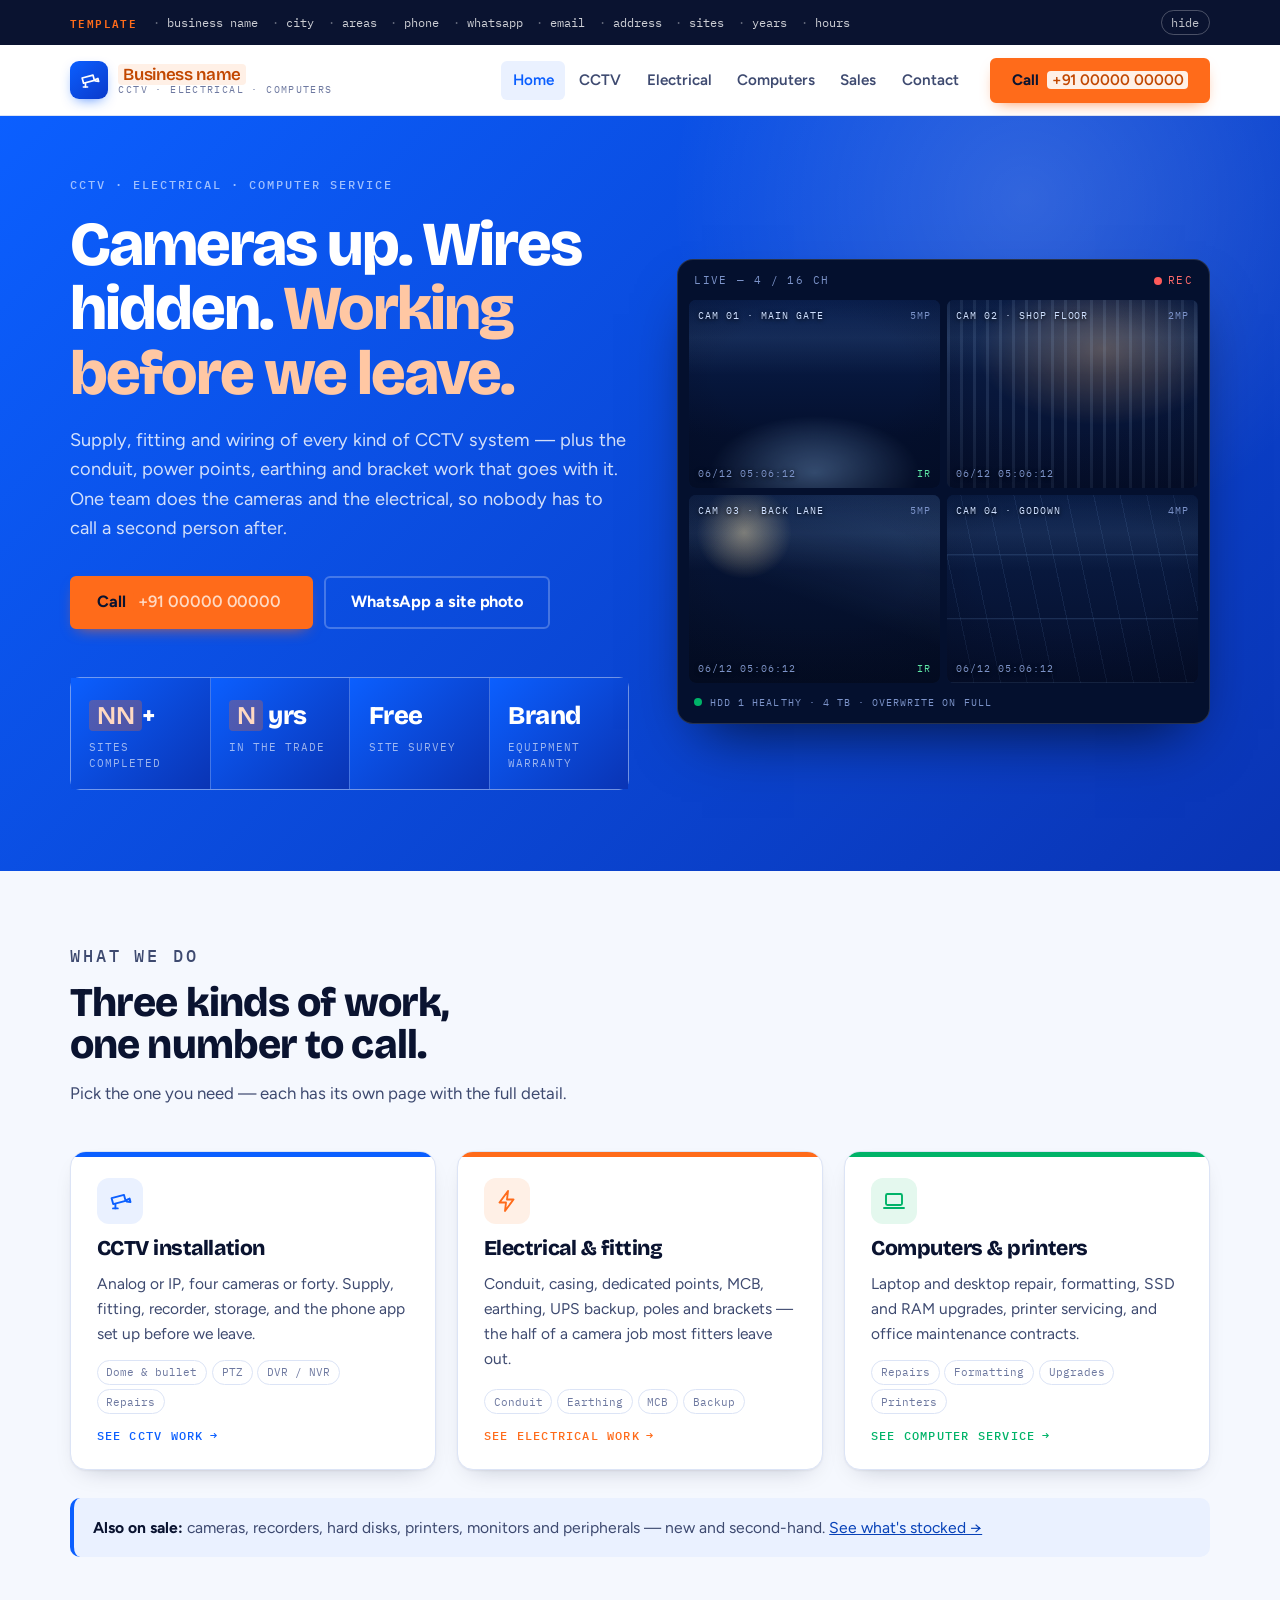
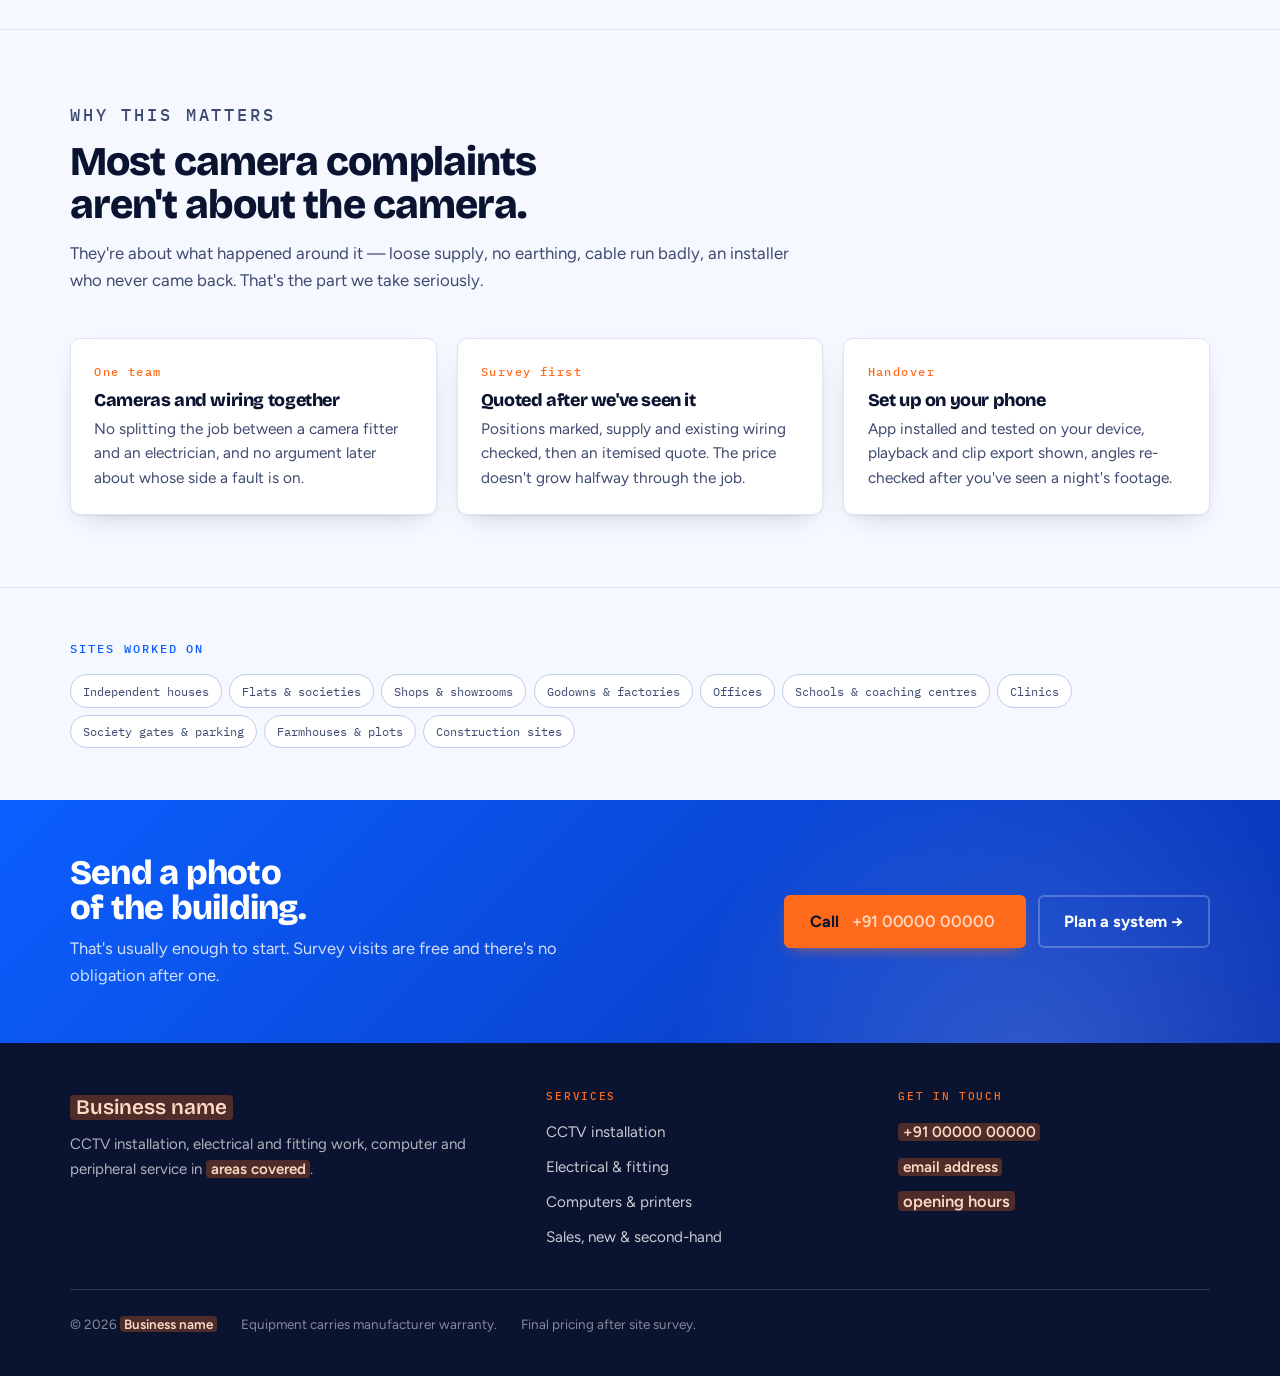
==== commit 6714c932: "Rebuild as a six-page site with a brighter blue and orange palette Replaces the single long-scrollin" ====
--- a/index.html
+++ b/index.html
@@ -3,1250 +3,259 @@
 <head>
 <meta charset="utf-8">
 <meta name="viewport" content="width=device-width, initial-scale=1">
-<meta name="description" content="CCTV supply, installation and service, with the electrical, conduit and fitting work that goes with it. Also computer, laptop and printer repair, and sales of new and second-hand peripherals.">
-<meta name="theme-color" content="#0E1519">
+<title>CCTV Installation, Electrical Work &amp; Computer Service</title>
+<meta name="description" content="CCTV supply, installation and service, along with the electrical, conduit and fitting work that goes with it. Also computer, laptop and printer repair, and sales of new and second-hand peripherals.">
+<meta name="theme-color" content="#0B5FFF">
 <meta property="og:type" content="website">
-<meta property="og:title" content="CCTV installation, electrical work &amp; computer service">
+<meta property="og:title" content="CCTV installation, electrical work and computer service">
 <meta property="og:description" content="Cameras fitted properly, including the wiring, power points and earthing most camera fitters leave for someone else.">
-<meta property="og:url" content="https://hedaprateek.github.io/cctv-services-site/">
-<link rel="icon" href="data:image/svg+xml,%3Csvg xmlns='http://www.w3.org/2000/svg' viewBox='0 0 32 32'%3E%3Crect width='32' height='32' rx='6' fill='%230E1519'/%3E%3Cpath d='M6 12.5l13-3.2 1.5 5.6-13 3.2z' fill='%23B9C8CF'/%3E%3Cpath d='M21 11.6l4.6-2.2 1.9 7.2-5-.6z' fill='%236A7C85'/%3E%3Crect x='9' y='19' width='2.4' height='5' rx='.6' fill='%236A7C85'/%3E%3Ccircle cx='24.5' cy='23' r='2.6' fill='%23E24A38'/%3E%3C/svg%3E">
-<style>:root{color-scheme:light dark}</style>
-<title>CCTV Installation, Electrical Work &amp; Computer Repair</title>
+<link rel="icon" href="data:image/svg+xml,%3Csvg xmlns='http://www.w3.org/2000/svg' viewBox='0 0 32 32'%3E%3Crect width='32' height='32' rx='7' fill='%230B5FFF'/%3E%3Cpath d='M5 12.6l13.2-3.3 1.6 5.8-13.2 3.3z' fill='%23fff'/%3E%3Cpath d='M20.4 11.7l4.8-2.3 2 7.5-5.2-.7z' fill='%23BFD6FF'/%3E%3Crect x='8' y='19.4' width='2.4' height='5' rx='.7' fill='%23BFD6FF'/%3E%3Ccircle cx='24' cy='23.5' r='3' fill='%23FF6B1A'/%3E%3C/svg%3E">
 <link rel="preconnect" href="https://fonts.googleapis.com">
 <link rel="preconnect" href="https://fonts.gstatic.com" crossorigin>
-<link rel="stylesheet" href="https://fonts.googleapis.com/css2?family=Archivo:wdth,wght@75..125,400..800&family=IBM+Plex+Mono:wght@400;500&family=IBM+Plex+Sans:wght@400;500;600&display=swap">
-
-<style>
-/* ============================================================================
-   TOKENS
-   Light palette lives on bare :root. Dark redefines tokens only.
-   ========================================================================== */
-:root{
-  --ink:#0E1519;
-  --ink-2:#33424B;
-  --ink-3:#6B7C86;
-  --paper:#EEF1F2;
-  --surface:#FFFFFF;
-  --surface-2:#F7F9FA;
-  --line:#D5DCE0;
-  --line-strong:#B6C2C9;
-  --accent:#C4362A;
-  --accent-ink:#FFFFFF;
-  --accent-soft:rgba(196,54,42,.09);
-  --signal:#96631A;
-  --signal-soft:rgba(184,121,28,.12);
-
-  /* Inverted surfaces (contact block, setup strip, sheet header, toast).
-     Defined per theme so no component needs a theme-specific selector. */
-  --invert-bg:#0E1519;
-  --invert-fg:#F1F4F5;
-  --invert-fg-2:rgba(241,244,245,.74);
-  --invert-fg-3:rgba(241,244,245,.5);
-  --invert-line:rgba(241,244,245,.17);
-  --invert-edge:transparent;
-
-  /* The monitor wall is a screen: it holds its own colours in both themes. */
-  --feed:#070C0F;
-  --feed-2:#0D151A;
-  --feed-ink:#B9C8CF;
-  --feed-ink-dim:#6A7C85;
-  --feed-rec:#E24A38;
-
-  --sans:"IBM Plex Sans",-apple-system,BlinkMacSystemFont,"Segoe UI",Roboto,sans-serif;
-  --display:"Archivo","Archivo Black",-apple-system,"Segoe UI",sans-serif;
-  --mono:"IBM Plex Mono",ui-monospace,"SFMono-Regular",Consolas,monospace;
-
-  --r:4px;
-  --shadow:0 1px 2px rgba(14,21,25,.05),0 8px 24px -12px rgba(14,21,25,.18);
-}
-@media (prefers-color-scheme:dark){
-  :root:not([data-theme="light"]){
-    --ink:#E6ECEF;
-    --ink-2:#AEBCC4;
-    --ink-3:#7E8F99;
-    --paper:#0B1114;
-    --surface:#121B20;
-    --surface-2:#17222A;
-    --line:#23323A;
-    --line-strong:#35474F;
-    --accent:#F0563F;
-    --accent-ink:#150707;
-    --accent-soft:rgba(240,86,63,.13);
-    --signal:#E0A63F;
-    --signal-soft:rgba(224,166,63,.13);
-    --invert-bg:#17222A;
-    --invert-fg:#E6ECEF;
-    --invert-fg-2:#AEBCC4;
-    --invert-fg-3:#7E8F99;
-    --invert-line:#2A3A43;
-    --invert-edge:#23323A;
-    --shadow:0 1px 2px rgba(0,0,0,.4),0 10px 30px -14px rgba(0,0,0,.7);
-  }
-}
-:root[data-theme="dark"]{
-  --ink:#E6ECEF;
-  --ink-2:#AEBCC4;
-  --ink-3:#7E8F99;
-  --paper:#0B1114;
-  --surface:#121B20;
-  --surface-2:#17222A;
-  --line:#23323A;
-  --line-strong:#35474F;
-  --accent:#F0563F;
-  --accent-ink:#150707;
-  --accent-soft:rgba(240,86,63,.13);
-  --signal:#E0A63F;
-  --signal-soft:rgba(224,166,63,.13);
-  --invert-bg:#17222A;
-  --invert-fg:#E6ECEF;
-  --invert-fg-2:#AEBCC4;
-  --invert-fg-3:#7E8F99;
-  --invert-line:#2A3A43;
-  --invert-edge:#23323A;
-  --shadow:0 1px 2px rgba(0,0,0,.4),0 10px 30px -14px rgba(0,0,0,.7);
-}
-
-/* ============================================================================
-   BASE
-   ========================================================================== */
-*,*::before,*::after{box-sizing:border-box}
-body{
-  margin:0;
-  background:var(--paper);
-  color:var(--ink);
-  font-family:var(--sans);
-  font-size:16px;
-  line-height:1.6;
-  -webkit-font-smoothing:antialiased;
-}
-h1,h2,h3,h4{
-  font-family:var(--display);
-  font-weight:800;
-  font-stretch:110%;
-  letter-spacing:-.02em;
-  line-height:1.05;
-  text-wrap:balance;
-  margin:0;
-}
-p{margin:0}
-a{color:inherit}
-img{max-width:100%}
-:focus-visible{outline:2px solid var(--accent);outline-offset:3px;border-radius:2px}
-
-.wrap{width:min(1120px,100% - 2.75rem);margin-inline:auto}
-.vh{position:absolute;width:1px;height:1px;overflow:hidden;clip-path:inset(50%);white-space:nowrap}
-
-.eyebrow{
-  font-family:var(--mono);
-  font-size:.69rem;
-  font-weight:500;
-  letter-spacing:.19em;
-  text-transform:uppercase;
-  color:var(--accent);
-  margin:0;
-}
-.eyebrow.muted{color:var(--ink-3)}
-
-.lede{
-  font-size:1.06rem;
-  color:var(--ink-2);
-  max-width:62ch;
-}
-.mono{font-family:var(--mono);font-size:.8rem;letter-spacing:.01em}
-.tnum{font-variant-numeric:tabular-nums}
-
-/* Unfilled template values */
-.ph{
-  color:var(--signal);
-  background:var(--signal-soft);
-  padding:0 .28em;
-  border-radius:2px;
-  box-decoration-break:clone;
-  -webkit-box-decoration-break:clone;
-}
-
-/* ============================================================================
-   SETUP STRIP  — delete this block (and #setup in the HTML) once filled in
-   ========================================================================== */
-#setup{
-  background:var(--invert-bg);
-  color:var(--invert-fg);
-  font-family:var(--mono);
-  font-size:.76rem;
-  border-bottom:1px solid var(--invert-edge);
-}
-#setup .wrap{display:flex;flex-wrap:wrap;align-items:baseline;gap:.5rem 1.1rem;padding:.7rem 0}
-#setup b{font-weight:500;color:var(--signal);letter-spacing:.1em;text-transform:uppercase;font-size:.68rem}
-#setup ul{display:flex;flex-wrap:wrap;gap:.35rem .95rem;list-style:none;margin:0;padding:0;opacity:.85}
-#setup li::before{content:"· ";opacity:.5}
-#setup button{
-  margin-left:auto;background:none;border:1px solid currentColor;color:inherit;
-  font:inherit;padding:.15rem .55rem;border-radius:2px;cursor:pointer;opacity:.7;
-}
-#setup button:hover{opacity:1}
-
-/* ============================================================================
-   HEADER
-   ========================================================================== */
-header.site{
-  position:sticky;top:0;z-index:40;
-  background:color-mix(in srgb,var(--paper) 88%,transparent);
-  backdrop-filter:blur(10px);
-  border-bottom:1px solid var(--line);
-}
-header.site .wrap{display:flex;align-items:center;gap:1.5rem;height:66px}
-.brand{display:flex;flex-direction:column;line-height:1.15;text-decoration:none;min-width:0}
-.brand .nm{font-family:var(--display);font-weight:800;font-stretch:118%;font-size:1.02rem;letter-spacing:-.01em}
-.brand .sub{font-family:var(--mono);font-size:.63rem;letter-spacing:.16em;text-transform:uppercase;color:var(--ink-3)}
-nav.top{display:flex;gap:1.35rem;margin-left:auto;font-size:.88rem}
-nav.top a{color:var(--ink-2);text-decoration:none;padding-block:.35rem;border-bottom:1.5px solid transparent}
-nav.top a:hover{color:var(--ink);border-bottom-color:var(--accent)}
-@media (max-width:860px){nav.top{display:none}}
-
-.btn{
-  display:inline-flex;align-items:center;gap:.5rem;
-  font-family:var(--mono);font-size:.8rem;font-weight:500;letter-spacing:.02em;
-  padding:.6rem 1rem;border-radius:var(--r);text-decoration:none;
-  border:1px solid transparent;cursor:pointer;white-space:nowrap;
-  transition:transform .12s ease,background .15s ease,border-color .15s ease;
-}
-.btn:active{transform:translateY(1px)}
-.btn-primary{background:var(--accent);color:var(--accent-ink);border-color:var(--accent)}
-.btn-primary:hover{background:color-mix(in srgb,var(--accent) 86%,#000)}
-.btn-ghost{border-color:var(--line-strong);color:var(--ink);background:var(--surface)}
-.btn-ghost:hover{border-color:var(--ink-3)}
-.btn-lg{padding:.8rem 1.25rem;font-size:.86rem}
-header.site .btn{margin-left:auto}
-@media (max-width:860px){header.site .btn{margin-left:auto}}
-@media (max-width:520px){header.site .btn span.lbl{display:none}}
-
-/* ============================================================================
-   HERO
-   ========================================================================== */
-.hero{padding:3.75rem 0 3.25rem}
-.hero .grid{
-  display:grid;
-  grid-template-columns:minmax(0,1.02fr) minmax(0,1fr);
-  gap:3.25rem;
-  align-items:center;
-}
-@media (max-width:940px){
-  .hero{padding:2.75rem 0 2.5rem}
-  .hero .grid{grid-template-columns:1fr;gap:2.25rem}
-}
-.hero h1{
-  font-size:clamp(2.3rem,5.1vw,3.6rem);
-  font-stretch:106%;
-  letter-spacing:-.032em;
-  margin:1.1rem 0 1.1rem;
-}
-.hero .lede{font-size:1.09rem}
-.hero .cta{display:flex;flex-wrap:wrap;gap:.65rem;margin-top:1.9rem}
-.hero .jump{
-  font-family:var(--mono);font-size:.79rem;color:var(--ink-2);
-  text-decoration:none;border-bottom:1px dashed var(--line-strong);
-  align-self:center;padding-bottom:2px;
-}
-.hero .jump:hover{color:var(--accent);border-bottom-color:var(--accent)}
-
-.trust{
-  display:grid;grid-template-columns:repeat(4,minmax(0,1fr));
-  border-top:1px solid var(--line);margin-top:3.25rem;
-}
-.trust div{padding:1.1rem 1.25rem 0 0}
-.trust dt{
-  font-family:var(--display);font-weight:800;font-stretch:112%;
-  font-size:1.35rem;letter-spacing:-.02em;font-variant-numeric:tabular-nums;
-}
-.trust dd{margin:.15rem 0 0;font-family:var(--mono);font-size:.71rem;letter-spacing:.06em;
-  text-transform:uppercase;color:var(--ink-3);line-height:1.45}
-@media (max-width:760px){.trust{grid-template-columns:1fr 1fr;gap:0 0}}
-
-/* ============================================================================
-   MONITOR WALL
-   ========================================================================== */
-.wall{
-  background:var(--feed);
-  border:1px solid var(--line-strong);
-  border-radius:var(--r);
-  padding:8px;
-  box-shadow:var(--shadow);
-}
-.wall-bar{
-  display:flex;align-items:center;gap:.6rem;
-  font-family:var(--mono);font-size:.66rem;letter-spacing:.15em;text-transform:uppercase;
-  color:var(--feed-ink-dim);padding:.1rem .25rem .55rem;
-}
-.wall-bar .rec{margin-left:auto;color:var(--feed-rec);display:flex;align-items:center;gap:.4rem}
-.dot{width:7px;height:7px;border-radius:50%;background:currentColor;display:inline-block}
-.dot.blink{animation:blink 1.9s steps(1,end) infinite}
-@keyframes blink{0%,62%{opacity:1}63%,100%{opacity:.15}}
-
-.tiles{display:grid;grid-template-columns:1fr 1fr;gap:6px}
-.tile{
-  position:relative;aspect-ratio:4/3;overflow:hidden;
-  background:var(--feed-2);
-  isolation:isolate;
-}
-/* Each tile suggests a scene with gradients only — no claimed footage. */
-.tile::before{content:"";position:absolute;inset:0;z-index:0}
-.tile::after{content:"";position:absolute;inset:0;z-index:1;
-  background:radial-gradient(120% 90% at 50% 40%,transparent 35%,rgba(0,0,0,.62) 100%)}
-
-/* 01 gate, IR monochrome, pool of light at the bottom */
-.t1::before{
-  background:
-    radial-gradient(58% 40% at 50% 92%,rgba(196,214,222,.30),transparent 72%),
-    linear-gradient(#0A1216,#060A0D 70%);
-}
-/* 02 shop floor, shutter slats */
-.t2::before{
-  background:
-    repeating-linear-gradient(90deg,rgba(178,196,205,.09) 0 3px,transparent 3px 13px),
-    radial-gradient(70% 55% at 62% 25%,rgba(210,196,168,.20),transparent 70%),
-    linear-gradient(#0C1418,#070C0F);
-}
-/* 03 back lane, single lamp */
-.t3::before{
-  background:
-    radial-gradient(26% 34% at 22% 22%,rgba(224,214,186,.34),transparent 70%),
-    linear-gradient(200deg,rgba(150,172,182,.10),transparent 55%),
-    linear-gradient(#080E12,#05090B);
-}
-/* 04 godown, perspective floor */
-.t4::before{
-  background:
-    linear-gradient(to top,rgba(160,180,190,.16) 0 1px,transparent 1px 100%) bottom/100% 34%,
-    repeating-linear-gradient(78deg,rgba(160,180,190,.07) 0 1px,transparent 1px 26px),
-    linear-gradient(#0B1317,#060B0E);
-}
-.tile .hud{position:absolute;inset:0;z-index:2;font-family:var(--mono);font-size:.6rem;
-  letter-spacing:.11em;text-transform:uppercase;color:var(--feed-ink)}
-.tile .hud .id{position:absolute;top:7px;left:8px;text-shadow:0 1px 3px rgba(0,0,0,.9)}
-.tile .hud .res{position:absolute;top:7px;right:8px;color:var(--feed-ink-dim)}
-.tile .hud .ts{position:absolute;bottom:6px;left:8px;font-variant-numeric:tabular-nums;
-  color:var(--feed-ink-dim);text-shadow:0 1px 3px rgba(0,0,0,.9)}
-.tile .hud .flag{position:absolute;bottom:6px;right:8px;color:var(--feed-rec)}
-.tile .brk{position:absolute;z-index:2;width:13px;height:13px;border:1px solid rgba(185,200,207,.4)}
-.tile .brk.tl{top:5px;left:5px;border-right:0;border-bottom:0}
-.tile .brk.br{bottom:5px;right:5px;border-left:0;border-top:0}
-.scan{
-  position:absolute;left:0;right:0;height:38%;z-index:2;pointer-events:none;
-  background:linear-gradient(transparent,rgba(200,220,230,.055),transparent);
-  animation:scan 7.5s linear infinite;
-}
-@keyframes scan{from{transform:translateY(-110%)}to{transform:translateY(360%)}}
-.wall-foot{
-  font-family:var(--mono);font-size:.63rem;letter-spacing:.12em;text-transform:uppercase;
-  color:var(--feed-ink-dim);padding:.6rem .25rem .1rem;
-}
-@media (prefers-reduced-motion:reduce){
-  .scan{display:none}
-  .dot.blink{animation:none}
-}
-
-/* ============================================================================
-   SECTIONS
-   ========================================================================== */
-section{scroll-margin-top:78px}
-.band{border-top:1px solid var(--line);padding:4.25rem 0}
-.band.tint{background:var(--surface-2)}
-.sec-head{max-width:64ch;margin-bottom:2.5rem}
-.sec-head h2{font-size:clamp(1.75rem,3.3vw,2.4rem);margin:.7rem 0 .8rem}
-.sec-head p{color:var(--ink-2)}
-
-/* spec table — the CCTV list reads like a quote sheet, not a card deck */
-.spec{border-top:1px solid var(--line)}
-.spec-row{
-  display:grid;grid-template-columns:minmax(0,15rem) minmax(0,1fr) minmax(0,15rem);
-  gap:1rem 2rem;padding:1.35rem 0;border-bottom:1px solid var(--line);
-  align-items:baseline;
-}
-.spec-row h3{font-size:1.02rem;font-stretch:113%;font-weight:700;letter-spacing:-.01em}
-.spec-row p{color:var(--ink-2);font-size:.94rem}
-.spec-row .sp{
-  font-family:var(--mono);font-size:.74rem;line-height:1.6;color:var(--ink-3);
-  letter-spacing:.01em;
-}
-.spec-row .sp b{color:var(--ink-2);font-weight:500}
-@media (max-width:880px){
-  .spec-row{grid-template-columns:1fr;gap:.4rem;padding:1.15rem 0}
-  .spec-row .sp{padding-top:.15rem}
-}
-.spec-note{
-  margin-top:1.5rem;font-size:.9rem;color:var(--ink-3);
-  padding-left:1rem;border-left:2px solid var(--accent);
-}
-
-/* electrical — the differentiator, given a lifted panel */
-.elec{display:grid;grid-template-columns:minmax(0,1fr) minmax(0,1.15fr);gap:3rem;align-items:start}
-@media (max-width:900px){.elec{grid-template-columns:1fr;gap:2rem}}
-.elec ul{list-style:none;margin:0;padding:0;display:grid;gap:.05rem}
-.elec li{
-  display:grid;grid-template-columns:2.6rem 1fr;gap:.35rem;
-  padding:.85rem 0;border-bottom:1px solid var(--line);align-items:baseline;
-}
-.elec li:first-child{border-top:1px solid var(--line)}
-.elec li i{
-  font-style:normal;font-family:var(--mono);font-size:.68rem;color:var(--accent);
-  letter-spacing:.06em;
-}
-.elec li span{font-size:.95rem}
-.elec li em{font-style:normal;color:var(--ink-3);display:block;font-size:.85rem;margin-top:.1rem}
-.pull{
-  background:var(--surface);border:1px solid var(--line);border-left:3px solid var(--accent);
-  border-radius:var(--r);padding:1.4rem 1.5rem;box-shadow:var(--shadow);
-}
-.pull h3{font-size:1.15rem;margin-bottom:.55rem;font-stretch:114%}
-.pull p{color:var(--ink-2);font-size:.95rem}
-.pull .mono{display:block;margin-top:1rem;color:var(--ink-3);font-size:.74rem;
-  letter-spacing:.1em;text-transform:uppercase}
-
-/* process — numbered because it genuinely is a sequence */
-.steps{display:grid;grid-template-columns:repeat(4,1fr);gap:0;border-top:1px solid var(--line-strong)}
-.steps li{list-style:none;padding:1.5rem 1.5rem 1.5rem 0;border-right:1px solid var(--line)}
-.steps li:last-child{border-right:0;padding-right:0}
-@media (max-width:900px){
-  .steps{grid-template-columns:1fr 1fr}
-  .steps li{border-right:0;border-bottom:1px solid var(--line);padding-right:1.25rem}
-}
-@media (max-width:560px){.steps{grid-template-columns:1fr}}
-.steps .n{
-  font-family:var(--mono);font-size:.7rem;letter-spacing:.16em;color:var(--accent);
-  display:block;margin-bottom:.75rem;
-}
-.steps h3{font-size:1rem;font-stretch:113%;margin-bottom:.4rem}
-.steps p{font-size:.9rem;color:var(--ink-2)}
-.after-steps{
-  margin-top:1.75rem;font-size:.92rem;color:var(--ink-2);
-  display:flex;gap:.75rem;align-items:baseline;flex-wrap:wrap;
-}
-.after-steps .tag{
-  font-family:var(--mono);font-size:.66rem;letter-spacing:.14em;text-transform:uppercase;
-  color:var(--ink-3);border:1px solid var(--line-strong);padding:.15rem .5rem;border-radius:2px;
-}
-
-/* requirement builder */
-.builder{display:grid;grid-template-columns:minmax(0,1fr) minmax(0,.85fr);gap:2.5rem;align-items:start}
-@media (max-width:900px){.builder{grid-template-columns:1fr;gap:2rem}}
-.field{margin-bottom:1.6rem}
-.field>legend,.field>.lab{
-  font-family:var(--mono);font-size:.68rem;letter-spacing:.15em;text-transform:uppercase;
-  color:var(--ink-3);margin-bottom:.6rem;padding:0;display:block;
-}
-fieldset.field{border:0;margin-inline:0;padding:0}
-.seg{display:flex;flex-wrap:wrap;gap:.4rem}
-.seg label{
-  font-family:var(--mono);font-size:.78rem;padding:.5rem .85rem;cursor:pointer;
-  border:1px solid var(--line-strong);border-radius:var(--r);background:var(--surface);
-  color:var(--ink-2);transition:all .13s ease;
-}
-.seg label:hover{border-color:var(--ink-3)}
-.seg input:checked+span,
-.seg label:has(input:checked){background:var(--ink);color:var(--paper);border-color:var(--ink)}
-.seg label:has(:focus-visible){outline:2px solid var(--accent);outline-offset:2px}
-
-.count{display:flex;align-items:center;gap:1rem}
-.count input[type=range]{flex:1;accent-color:var(--accent);min-width:0}
-.count output{
-  font-family:var(--display);font-weight:800;font-stretch:115%;font-size:1.6rem;
-  font-variant-numeric:tabular-nums;min-width:2.4ch;text-align:right;
-}
-.count .u{font-family:var(--mono);font-size:.7rem;color:var(--ink-3);letter-spacing:.12em;
-  text-transform:uppercase}
-
-.sheet{
-  background:var(--surface);border:1px solid var(--line-strong);border-radius:var(--r);
-  box-shadow:var(--shadow);overflow:hidden;
-}
-.sheet .hd{
-  background:var(--invert-bg);color:var(--invert-fg);
-  font-family:var(--mono);font-size:.66rem;letter-spacing:.16em;text-transform:uppercase;
-  padding:.7rem 1.1rem;display:flex;gap:.6rem;align-items:center;
-}
-.sheet dl{margin:0;padding:.35rem 1.1rem .9rem}
-.sheet .r{display:flex;gap:1rem;justify-content:space-between;align-items:baseline;
-  padding:.7rem 0;border-bottom:1px dotted var(--line)}
-.sheet .r:last-of-type{border-bottom:0}
-.sheet dt{font-family:var(--mono);font-size:.7rem;letter-spacing:.11em;text-transform:uppercase;
-  color:var(--ink-3)}
-.sheet dd{margin:0;font-family:var(--mono);font-size:.86rem;font-variant-numeric:tabular-nums;
-  text-align:right;color:var(--ink)}
-.sheet dd b{font-weight:500;color:var(--accent)}
-.sheet .foot{padding:0 1.1rem 1.1rem;display:grid;gap:.55rem}
-.sheet .disc{font-size:.78rem;color:var(--ink-3);line-height:1.5;padding:0 1.1rem 1rem;
-  border-top:1px solid var(--line);padding-top:.85rem;margin-top:.2rem}
-
-/* computers + sales, deliberately quieter */
-.cols{display:grid;grid-template-columns:repeat(3,1fr);gap:2.25rem}
-@media (max-width:880px){.cols{grid-template-columns:1fr 1fr;gap:1.75rem}}
-@media (max-width:560px){.cols{grid-template-columns:1fr}}
-.cols h3{font-size:.98rem;font-stretch:113%;margin-bottom:.55rem;
-  padding-bottom:.55rem;border-bottom:1px solid var(--line-strong)}
-.cols ul{list-style:none;margin:0;padding:0;display:grid;gap:.45rem}
-.cols li{font-size:.92rem;color:var(--ink-2);padding-left:.95rem;position:relative}
-.cols li::before{content:"";position:absolute;left:0;top:.62em;width:5px;height:1px;
-  background:var(--ink-3)}
-
-.sale{display:grid;grid-template-columns:1fr 1fr;gap:1.5rem;margin-top:.5rem}
-@media (max-width:760px){.sale{grid-template-columns:1fr}}
-.sale>div{border:1px solid var(--line);border-radius:var(--r);padding:1.35rem 1.4rem;
-  background:var(--surface)}
-.sale>div.used{background:var(--surface-2);border-style:dashed}
-.sale h3{font-size:1.05rem;font-stretch:114%;margin-bottom:.2rem}
-.sale .k{font-family:var(--mono);font-size:.66rem;letter-spacing:.15em;text-transform:uppercase;
-  color:var(--ink-3);display:block;margin-bottom:.8rem}
-.sale p{font-size:.93rem;color:var(--ink-2);margin-bottom:.9rem}
-.chips{display:flex;flex-wrap:wrap;gap:.35rem}
-.chip{font-family:var(--mono);font-size:.71rem;padding:.22rem .55rem;border-radius:2px;
-  border:1px solid var(--line-strong);color:var(--ink-2);background:var(--surface)}
-
-/* coverage strip */
-.cover{display:flex;flex-wrap:wrap;gap:.45rem}
-.cover span{font-family:var(--mono);font-size:.76rem;color:var(--ink-2);
-  border:1px solid var(--line);background:var(--surface);padding:.35rem .7rem;border-radius:2px}
-
-/* contact */
-#contact{background:var(--invert-bg);color:var(--invert-fg);border-top:1px solid var(--invert-edge)}
-#contact .grid{display:grid;grid-template-columns:minmax(0,1fr) minmax(0,1fr);gap:3rem;align-items:start}
-@media (max-width:880px){#contact .grid{grid-template-columns:1fr;gap:2.25rem}}
-#contact h2{font-size:clamp(1.8rem,3.4vw,2.5rem);margin:.7rem 0 .9rem;color:var(--invert-fg)}
-#contact p.lede{color:var(--invert-fg-2)}
-#contact .mono{color:var(--invert-fg-3)}
-#contact .ph{color:var(--signal);background:var(--signal-soft)}
-.reach{display:flex;flex-wrap:wrap;gap:.65rem;margin-top:1.8rem}
-#contact .btn-ghost{background:transparent;border-color:var(--invert-line);color:var(--invert-fg)}
-#contact .btn-ghost:hover{border-color:var(--invert-fg-3)}
-.tell{border-top:1px solid var(--invert-line);padding-top:1.4rem}
-.tell h3{font-size:.72rem;font-family:var(--mono);font-weight:500;letter-spacing:.16em;
-  text-transform:uppercase;color:var(--signal);margin-bottom:1rem;font-stretch:100%}
-.tell ol{margin:0;padding:0;list-style:none;counter-reset:t;display:grid;gap:.7rem}
-.tell li{counter-increment:t;display:grid;grid-template-columns:2rem 1fr;
-  font-size:.94rem;color:var(--invert-fg-2)}
-.tell li::before{content:counter(t,decimal-leading-zero);font-family:var(--mono);font-size:.7rem;
-  color:var(--invert-fg-3);padding-top:.25em}
-
-footer.site{background:var(--paper);border-top:1px solid var(--line);padding:2.25rem 0 2.75rem}
-footer.site .wrap{display:flex;flex-wrap:wrap;gap:1rem 2rem;align-items:baseline}
-footer.site .fine{font-size:.82rem;color:var(--ink-3);max-width:52ch}
-footer.site .nm{font-family:var(--display);font-weight:800;font-stretch:116%;font-size:.95rem}
-footer.site .mono{color:var(--ink-3);margin-left:auto}
-
-.toast{
-  position:fixed;left:50%;bottom:1.5rem;transform:translateX(-50%);
-  background:var(--invert-bg);color:var(--invert-fg);font-family:var(--mono);font-size:.78rem;
-  padding:.65rem 1.1rem;border-radius:var(--r);box-shadow:var(--shadow);z-index:90;
-  border:1px solid var(--invert-edge);
-}
-</style>
+<link rel="stylesheet" href="https://fonts.googleapis.com/css2?family=Bricolage+Grotesque:opsz,wdth,wght@12..96,75..100,400..800&family=Figtree:wght@400;500;600;700;800&family=IBM+Plex+Mono:wght@400;500&display=swap">
+<link rel="stylesheet" href="assets/site.css">
 </head>
 <body>
 
-<!-- ============================================================
-     SETUP STRIP — delete this whole <div id="setup"> block once
-     the CONFIG at the top of the script is filled in.
-     ============================================================ -->
+<!-- Delete this whole block once assets/config.js is filled in. -->
 <div id="setup">
   <div class="wrap">
     <b>Template</b>
-    <ul id="setup-list">
+    <ul>
       <li data-k="name">business name</li>
       <li data-k="city">city</li>
-      <li data-k="area">areas covered</li>
+      <li data-k="area">areas</li>
       <li data-k="phone">phone</li>
       <li data-k="whatsapp">whatsapp</li>
       <li data-k="email">email</li>
-      <li data-k="sites">sites done</li>
+      <li data-k="address">address</li>
+      <li data-k="sites">sites</li>
       <li data-k="years">years</li>
       <li data-k="hours">hours</li>
     </ul>
-    <button type="button" id="setup-hide">hide</button>
+    <button type="button">hide</button>
   </div>
 </div>
 
 <header class="site">
-  <div class="wrap">
-    <a class="brand" href="#top">
-      <span class="nm"><span data-cfg="name" class="ph">Business name</span></span>
-      <span class="sub">CCTV &middot; Electrical &middot; Computers</span>
+  <div class="wrap bar">
+    <a class="brand" href="index.html">
+      <span class="mark">
+        <svg viewBox="0 0 24 24" fill="none" stroke="#fff" stroke-width="1.9" stroke-linecap="round" stroke-linejoin="round" aria-hidden="true"><path d="M3.6 9.2 16 5.9l1.6 5.9L5.2 15.1z"/><path d="m18.2 11.2 3.4-1.6.9 3.4-3.9-.5z"/><path d="M7.4 15.6v3.8"/><path d="M5 19.4h4.8"/></svg>
+      </span>
+      <span class="txt">
+        <span class="nm"><span data-cfg="name" class="ph">Business name</span></span>
+        <span class="sub">CCTV &middot; Electrical &middot; Computers</span>
+      </span>
     </a>
-    <nav class="top">
-      <a href="#cctv">CCTV</a>
-      <a href="#electrical">Electrical &amp; fitting</a>
-      <a href="#process">How a job runs</a>
-      <a href="#plan">Plan a system</a>
-      <a href="#computers">Computers</a>
-      <a href="#sales">Sales</a>
+    <nav class="main">
+      <a href="index.html" aria-current="page">Home</a>
+      <a href="cctv.html">CCTV</a>
+      <a href="electrical.html">Electrical</a>
+      <a href="computers.html">Computers</a>
+      <a href="sales.html">Sales</a>
+      <a href="contact.html">Contact</a>
     </nav>
-    <a class="btn btn-primary" data-cfg-href="tel" href="#contact">
-      <span class="lbl">Call</span> <span data-cfg="phone" class="ph">+91 00000 00000</span>
-    </a>
+    <a class="btn btn-orange" data-cfg-href="tel" href="contact.html"><span class="lbl">Call</span> <span data-cfg="phone" class="ph">+91 00000 00000</span></a>
   </div>
 </header>
 
-<main id="top">
-
-  <!-- ===================== HERO ===================== -->
-  <section class="hero">
+<main>
+
+  <section class="band home-hero">
     <div class="wrap">
       <div class="grid">
         <div>
-          <p class="eyebrow">CCTV installation &amp; service</p>
-          <h1>Cameras that still hold up at two in the morning.</h1>
+          <p class="eyebrow on-band">CCTV &middot; Electrical &middot; Computer service</p>
+          <h1>Cameras up. Wires hidden. <em>Working before we leave.</em></h1>
           <p class="lede">
             Supply, fitting and wiring of every kind of CCTV system &mdash; plus the conduit,
-            power points, earthing and bracket work that goes with it. One team does the cameras
-            <em>and</em> the electrical, so nobody has to call a second person after.
+            power points, earthing and bracket work that goes with it. One team does the
+            cameras and the electrical, so nobody has to call a second person after.
           </p>
           <div class="cta">
-            <a class="btn btn-primary btn-lg" data-cfg-href="tel" href="#contact">
+            <a class="btn btn-orange btn-lg" data-cfg-href="tel" href="contact.html">
               Call <span data-cfg="phone" class="ph">+91 00000 00000</span>
             </a>
-            <a class="btn btn-ghost btn-lg" data-cfg-href="wa" href="#contact" target="_blank" rel="noopener">
-              WhatsApp a photo of the site
-            </a>
-            <a class="jump" href="#plan">or work out what you need &rarr;</a>
+            <a class="btn btn-on-band btn-lg" data-cfg-href="wa" href="contact.html" target="_blank" rel="noopener">WhatsApp a site photo</a>
           </div>
 
-          <!-- Edit or delete any claim below that he doesn't actually offer. -->
-          <dl class="trust">
-            <div>
-              <dt><span data-cfg="sites" class="ph">NN</span>+</dt>
-              <dd>Sites completed</dd>
-            </div>
-            <div>
-              <dt><span data-cfg="years" class="ph">N</span> yrs</dt>
-              <dd>In the trade</dd>
-            </div>
-            <div>
-              <dt>Free</dt>
-              <dd>Site survey before any quote</dd>
-            </div>
-            <div>
-              <dt>Brand</dt>
-              <dd>Warranty on all equipment</dd>
-            </div>
+          <!-- Edit or delete any claim below that he does not actually offer. -->
+          <dl class="stats">
+            <div><dt><span data-cfg="sites" class="ph">NN</span>+</dt><dd>Sites completed</dd></div>
+            <div><dt><span data-cfg="years" class="ph">N</span> yrs</dt><dd>In the trade</dd></div>
+            <div><dt>Free</dt><dd>Site survey</dd></div>
+            <div><dt>Brand</dt><dd>Equipment warranty</dd></div>
           </dl>
         </div>
 
-        <!-- Monitor wall: drawn in CSS. Not real footage, and doesn't pretend to be. -->
+        <!-- Camera grid drawn entirely in CSS. Not real footage. -->
         <div class="wall" aria-hidden="true">
           <div class="wall-bar">
             <span>Live</span><span>&mdash;</span><span>4 / 16 ch</span>
-            <span class="rec"><span class="dot blink"></span> Rec</span>
+            <span class="rec"><span class="dot"></span> Rec</span>
           </div>
           <div class="tiles">
-            <div class="tile t1">
-              <div class="scan"></div>
-              <span class="brk tl"></span><span class="brk br"></span>
-              <div class="hud">
-                <span class="id">Cam 01 &middot; Main gate</span>
-                <span class="res">5MP</span>
-                <span class="ts" data-clock>--:--:--</span>
-                <span class="flag">IR</span>
-              </div>
-            </div>
-            <div class="tile t2">
-              <div class="scan"></div>
-              <span class="brk tl"></span><span class="brk br"></span>
-              <div class="hud">
-                <span class="id">Cam 02 &middot; Shop floor</span>
-                <span class="res">2MP</span>
-                <span class="ts" data-clock>--:--:--</span>
-              </div>
-            </div>
-            <div class="tile t3">
-              <div class="scan"></div>
-              <span class="brk tl"></span><span class="brk br"></span>
-              <div class="hud">
-                <span class="id">Cam 03 &middot; Back lane</span>
-                <span class="res">5MP</span>
-                <span class="ts" data-clock>--:--:--</span>
-                <span class="flag">IR</span>
-              </div>
-            </div>
-            <div class="tile t4">
-              <div class="scan"></div>
-              <span class="brk tl"></span><span class="brk br"></span>
-              <div class="hud">
-                <span class="id">Cam 04 &middot; Godown</span>
-                <span class="res">4MP</span>
-                <span class="ts" data-clock>--:--:--</span>
-              </div>
-            </div>
+            <div class="tile t1"><div class="scan"></div><div class="hud">
+              <span class="id">Cam 01 &middot; Main gate</span><span class="res">5MP</span>
+              <span class="ts" data-clock>--:--:--</span><span class="flag">IR</span></div></div>
+            <div class="tile t2"><div class="scan"></div><div class="hud">
+              <span class="id">Cam 02 &middot; Shop floor</span><span class="res">2MP</span>
+              <span class="ts" data-clock>--:--:--</span></div></div>
+            <div class="tile t3"><div class="scan"></div><div class="hud">
+              <span class="id">Cam 03 &middot; Back lane</span><span class="res">5MP</span>
+              <span class="ts" data-clock>--:--:--</span><span class="flag">IR</span></div></div>
+            <div class="tile t4"><div class="scan"></div><div class="hud">
+              <span class="id">Cam 04 &middot; Godown</span><span class="res">4MP</span>
+              <span class="ts" data-clock>--:--:--</span></div></div>
           </div>
-          <div class="wall-foot">Hdd 1 &mdash; healthy &middot; 4 TB &middot; overwrite on full</div>
-        </div>
-      </div>
-    </div>
-  </section>
-
-  <!-- ===================== CCTV ===================== -->
-  <section id="cctv" class="band">
+          <div class="wall-foot"><span class="dot live"></span> Hdd 1 healthy &middot; 4 TB &middot; overwrite on full</div>
+        </div>
+      </div>
+    </div>
+  </section>
+
+  <section>
     <div class="wrap">
       <div class="sec-head">
-        <p class="eyebrow">What gets installed</p>
-        <h2>Every system on the market, fitted properly.</h2>
+        <p class="eyebrow">What we do</p>
+        <h2>Three kinds of work, one number to call.</h2>
+        <p>Pick the one you need &mdash; each has its own page with the full detail.</p>
+      </div>
+
+      <div class="doors">
+        <a class="door c-blue" href="cctv.html">
+          <span class="ico"><svg viewBox="0 0 24 24" fill="none" stroke="currentColor" stroke-width="1.9" stroke-linecap="round" stroke-linejoin="round" aria-hidden="true"><path d="M3.6 9.2 16 5.9l1.6 5.9L5.2 15.1z"/><path d="m18.2 11.2 3.4-1.6.9 3.4-3.9-.5z"/><path d="M7.4 15.6v3.8"/><path d="M5 19.4h4.8"/></svg></span>
+          <h3>CCTV installation</h3>
+          <p>Analog or IP, four cameras or forty. Supply, fitting, recorder, storage, and the
+             phone app set up before we leave.</p>
+          <div class="tags"><span>Dome &amp; bullet</span><span>PTZ</span><span>DVR / NVR</span><span>Repairs</span></div>
+          <span class="go">See CCTV work <span class="arw">&rarr;</span></span>
+        </a>
+
+        <a class="door c-orange" href="electrical.html">
+          <span class="ico"><svg viewBox="0 0 24 24" fill="none" stroke="currentColor" stroke-width="1.9" stroke-linecap="round" stroke-linejoin="round" aria-hidden="true"><path d="M13 2 4.5 13.5H11l-1 8.5 8.5-11.5H12z"/></svg></span>
+          <h3>Electrical &amp; fitting</h3>
+          <p>Conduit, casing, dedicated points, MCB, earthing, UPS backup, poles and brackets
+             &mdash; the half of a camera job most fitters leave out.</p>
+          <div class="tags"><span>Conduit</span><span>Earthing</span><span>MCB</span><span>Backup</span></div>
+          <span class="go">See electrical work <span class="arw">&rarr;</span></span>
+        </a>
+
+        <a class="door c-green" href="computers.html">
+          <span class="ico"><svg viewBox="0 0 24 24" fill="none" stroke="currentColor" stroke-width="1.9" stroke-linecap="round" stroke-linejoin="round" aria-hidden="true"><rect x="4" y="5" width="16" height="11" rx="1.5"/><path d="M2 19h20"/></svg></span>
+          <h3>Computers &amp; printers</h3>
+          <p>Laptop and desktop repair, formatting, SSD and RAM upgrades, printer servicing,
+             and office maintenance contracts.</p>
+          <div class="tags"><span>Repairs</span><span>Formatting</span><span>Upgrades</span><span>Printers</span></div>
+          <span class="go">See computer service <span class="arw">&rarr;</span></span>
+        </a>
+      </div>
+
+      <p class="note" style="margin-top:1.75rem">
+        <b>Also on sale:</b>&nbsp;cameras, recorders, hard disks, printers, monitors and
+        peripherals &mdash; new and second-hand. <a href="sales.html">See what's stocked &rarr;</a>
+      </p>
+    </div>
+  </section>
+
+  <section class="sep">
+    <div class="wrap">
+      <div class="sec-head">
+        <p class="eyebrow">Why this matters</p>
+        <h2>Most camera complaints aren't about the camera.</h2>
         <p>
-          Analog or IP, four cameras or forty, a new building or a fifteen-year-old shop with
-          coax already in the walls. The right answer depends on what's already there &mdash;
-          which is what the site survey is for.
+          They're about what happened around it &mdash; loose supply, no earthing, cable run
+          badly, an installer who never came back. That's the part we take seriously.
         </p>
       </div>
 
-      <div class="spec">
-        <div class="spec-row">
-          <h3>HD analog &mdash; HDCVI, TVI, AHD</h3>
-          <p>The economical route, and the one that reuses coax already running through an
-             older building. Same picture quality most people actually need.</p>
-          <p class="sp"><b>2&ndash;5 MP</b> &middot; RG59 coax + DC power<br>4 / 8 / 16 / 32-ch DVR</p>
-        </div>
-        <div class="spec-row">
-          <h3>IP &amp; PoE network cameras</h3>
-          <p>One Cat6 cable carries picture and power both. Sharper detail, easier to extend
-             later, and each camera can be checked individually over the network.</p>
-          <p class="sp"><b>2&ndash;8 MP</b> &middot; Cat6, single run per camera<br>NVR + PoE switch</p>
-        </div>
-        <div class="spec-row">
-          <h3>Outdoor bullet &amp; dome</h3>
-          <p>Weather-sealed housings for gates, compound walls, terraces and parking. Colour
-             night vision available where there's some ambient light to work with.</p>
-          <p class="sp"><b>IP66 / IP67</b> &middot; IR range 20&ndash;80 m<br>Metal body, sun shield, glanded cable entry</p>
-        </div>
-        <div class="spec-row">
-          <h3>PTZ for large open areas</h3>
-          <p>Yards, plots, factory compounds and long approach roads &mdash; one moving camera
-             covering ground that would otherwise need five fixed ones.</p>
-          <p class="sp"><b>Pan / tilt / zoom</b> &middot; 4&times;&ndash;25&times; optical<br>Preset positions and patrol tours set on handover</p>
-        </div>
-        <div class="spec-row">
-          <h3>Recording &amp; storage</h3>
-          <p>Surveillance-grade drives, sized to how many days of footage you actually want to
-             keep. Overwrite is set so the oldest footage goes first and recording never stops.</p>
-          <p class="sp"><b>1&ndash;8 TB</b> surveillance HDD<br>Typically 15&ndash;60 days retention</p>
-        </div>
-        <div class="spec-row">
-          <h3>Mobile &amp; remote viewing</h3>
-          <p>Set up on every phone that needs it before we leave &mdash; live view, playback,
-             clip export and motion alerts, with the router side configured properly.</p>
-          <p class="sp"><b>Phone app + desktop client</b><br>P2P or static IP &middot; multi-user login</p>
-        </div>
-        <div class="spec-row">
-          <h3>Repair, upgrade &amp; shifting</h3>
-          <p>Existing system gone dark, a DVR that won't boot, cameras from a contractor who
-             disappeared. Also adding channels, swapping to higher resolution, and moving a
-             whole system when the shop moves.</p>
-          <p class="sp"><b>Fault-finding on any brand</b><br>Re-cabling &middot; channel expansion &middot; angle correction</p>
-        </div>
-      </div>
-
-      <p class="spec-note">
-        Also fitted alongside: video door phones, intercoms, biometric attendance and
-        access-control locks &mdash; same cabling visit, same team.
-      </p>
-    </div>
-  </section>
-
-  <!-- ===================== ELECTRICAL ===================== -->
-  <section id="electrical" class="band tint">
-    <div class="wrap">
-      <div class="sec-head">
-        <p class="eyebrow">Around the installation</p>
-        <h2>The wiring work most camera fitters leave for someone else.</h2>
-        <p>
-          A camera job is mostly an electrical job. Cable has to get from the corner of a
-          terrace to a recorder two floors down, on a supply that doesn't drop out, through
-          conduit that survives the monsoon. All of that is done here too.
-        </p>
-      </div>
-
-      <div class="elec">
-        <ul>
-          <li><i>01</i><span>Concealed conduit &amp; casing-capping runs
-            <em>Chased into the wall on new construction, surface casing on finished buildings &mdash; not cable stapled along a skirting.</em></span></li>
-          <li><i>02</i><span>Dedicated power point and MCB for the recorder
-            <em>So the DVR isn't sharing a socket with a fridge or a welding point.</em></span></li>
-          <li><i>03</i><span>Earthing and surge protection for outdoor cameras
-            <em>The single most common reason outdoor cameras die in the first season.</em></span></li>
-          <li><i>04</i><span>UPS or inverter backup on the recorder
-            <em>Recording survives a power cut &mdash; which is exactly when it tends to matter.</em></span></li>
-          <li><i>05</i><span>Poles, brackets, junction boxes, weatherproof glanding
-            <em>Fabricated and fitted for gates, boundary walls and open compounds.</em></span></li>
-          <li><i>06</i><span>Cable routing across floors, terraces and boundary walls
-            <em>Including core drilling, terrace crossings and runs to a separate guard room.</em></span></li>
-          <li><i>07</i><span>General electrical repairs on the same visit
-            <em>Loose points, dead sockets and old wiring found while the job is open.</em></span></li>
-        </ul>
-
-        <aside class="pull">
-          <h3>Why it matters who does the wiring</h3>
-          <p>
-            When the cameras and the electrical are split between two people, every later fault
-            turns into an argument about whose side it is. Doing both means one number to call,
-            one person accountable, and no waiting a week for an electrician to come back and
-            finish a job that's already half open.
-          </p>
-          <p style="margin-top:.7rem">
-            It also means the survey accounts for supply and cable routing from the start &mdash;
-            so the quote doesn't grow halfway through the installation.
-          </p>
-          <span class="mono">One team &middot; one quote &middot; one number to call</span>
-        </aside>
-      </div>
-    </div>
-  </section>
-
-  <!-- ===================== PROCESS ===================== -->
-  <section id="process" class="band">
-    <div class="wrap">
-      <div class="sec-head">
-        <p class="eyebrow">How a job runs</p>
-        <h2>Survey first. Quote second. No surprises third.</h2>
-      </div>
-
-      <ol class="steps">
-        <li>
-          <span class="n">01 &mdash; Survey</span>
-          <h3>Walk the site</h3>
-          <p>Camera positions marked on the spot, existing wiring and supply checked, blind
-             spots identified. Usually half an hour, and there's no charge for it.</p>
-        </li>
-        <li>
-          <span class="n">02 &mdash; Quote</span>
-          <h3>Written, itemised</h3>
-          <p>Camera by camera: brand, model, resolution, cable, recorder, storage and labour
-             listed separately, so you can see exactly what you're paying for.</p>
-        </li>
-        <li>
-          <span class="n">03 &mdash; Install</span>
-          <h3>Cabling, then cameras</h3>
-          <p>All the cable runs and power work first, then mounting, then the recorder. Most
-             residential and shop jobs finish the same day.</p>
-        </li>
-        <li>
-          <span class="n">04 &mdash; Handover</span>
+      <div class="cards">
+        <div class="card">
+          <span class="num">One team</span>
+          <h3>Cameras and wiring together</h3>
+          <p>No splitting the job between a camera fitter and an electrician, and no argument
+             later about whose side a fault is on.</p>
+        </div>
+        <div class="card">
+          <span class="num">Survey first</span>
+          <h3>Quoted after we've seen it</h3>
+          <p>Positions marked, supply and existing wiring checked, then an itemised quote. The
+             price doesn't grow halfway through the job.</p>
+        </div>
+        <div class="card">
+          <span class="num">Handover</span>
           <h3>Set up on your phone</h3>
-          <p>App installed and tested on your device, playback and clip export demonstrated,
-             and angles re-checked once you've seen a night's footage.</p>
-        </li>
-      </ol>
-
-      <p class="after-steps">
-        <span class="tag">Afterwards</span>
-        Annual maintenance contracts for shops, offices and societies &mdash; periodic cleaning,
-        angle correction, drive health checks and priority fault visits.
-      </p>
-    </div>
-  </section>
-
-  <!-- ===================== BUILDER ===================== -->
-  <section id="plan" class="band tint">
-    <div class="wrap">
-      <div class="sec-head">
-        <p class="eyebrow">Requirement builder</p>
-        <h2>Work out roughly what your site needs.</h2>
-        <p>
-          Set the four values below and you'll get the recorder size, storage and cable length
-          the job would need &mdash; ready to send over so the conversation starts from something
-          concrete.
-        </p>
-      </div>
-
-      <div class="builder">
-        <form id="calc" autocomplete="off">
-          <fieldset class="field">
-            <legend>Type of site</legend>
-            <div class="seg" role="radiogroup">
-              <label><input type="radio" name="site" value="Home" class="vh" checked>Home</label>
-              <label><input type="radio" name="site" value="Shop" class="vh">Shop</label>
-              <label><input type="radio" name="site" value="Office" class="vh">Office</label>
-              <label><input type="radio" name="site" value="Godown / factory" class="vh">Godown / factory</label>
-            </div>
-          </fieldset>
-
-          <div class="field">
-            <label class="lab" for="cams">How many cameras</label>
-            <div class="count">
-              <input type="range" id="cams" name="cams" min="2" max="32" step="1" value="6">
-              <output for="cams" id="camsOut">6</output>
-              <span class="u">cams</span>
-            </div>
-          </div>
-
-          <fieldset class="field">
-            <legend>Resolution</legend>
-            <div class="seg" role="radiogroup">
-              <label><input type="radio" name="res" value="2" class="vh" checked>2 MP &mdash; 1080p</label>
-              <label><input type="radio" name="res" value="5" class="vh">5 MP</label>
-              <label><input type="radio" name="res" value="8" class="vh">8 MP &mdash; 4K</label>
-            </div>
-          </fieldset>
-
-          <fieldset class="field" style="margin-bottom:0">
-            <legend>Recording mode</legend>
-            <div class="seg" role="radiogroup">
-              <label><input type="radio" name="mode" value="24x7" class="vh" checked>24 &times; 7 continuous</label>
-              <label><input type="radio" name="mode" value="motion" class="vh">Motion only</label>
-            </div>
-          </fieldset>
-        </form>
-
-        <div class="sheet">
-          <div class="hd"><span class="dot" style="background:var(--accent)"></span> Requirement summary</div>
-          <dl>
-            <div class="r"><dt>Recorder</dt><dd id="oRec">&mdash;</dd></div>
-            <div class="r"><dt>Hard disk</dt><dd id="oHdd">&mdash;</dd></div>
-            <div class="r"><dt>Footage kept</dt><dd id="oDays">&mdash;</dd></div>
-            <div class="r"><dt>Cable (approx.)</dt><dd id="oCable">&mdash;</dd></div>
-            <div class="r"><dt>Power</dt><dd id="oPower">&mdash;</dd></div>
-          </dl>
-          <p class="disc">
-            Storage worked out at H.265 compression, continuous recording; motion-only is
-            estimated at about 40% of that. This is a requirement summary, not a quote &mdash;
-            the final list comes after the site survey.
-          </p>
-          <div class="foot">
-            <a class="btn btn-primary" id="sendWa" href="#contact" target="_blank" rel="noopener">Send this on WhatsApp</a>
-            <button class="btn btn-ghost" type="button" id="copyReq">Copy the summary</button>
-          </div>
-        </div>
-      </div>
-    </div>
-  </section>
-
-  <!-- ===================== COMPUTERS ===================== -->
-  <section id="computers" class="band">
-    <div class="wrap">
-      <div class="sec-head">
-        <p class="eyebrow muted">Also on the bench</p>
-        <h2>Computer, laptop and printer service.</h2>
-        <p>
-          The second half of the workshop. Walk-in repairs for homes and students, and
-          contract servicing for offices and shops with a handful of machines to keep running.
-        </p>
-      </div>
-
-      <div class="cols">
-        <div>
-          <h3>Repairs</h3>
-          <ul>
-            <li>Laptops and desktops &mdash; no power, no display, restarts, overheating</li>
-            <li>Screen, hinge, keyboard and battery replacement</li>
-            <li>Motherboard-level diagnosis, chip-level where it's worth doing</li>
-            <li>Liquid damage cleaning and assessment</li>
-            <li>Dust cleaning, fan service, thermal paste replacement</li>
-          </ul>
-        </div>
-        <div>
-          <h3>Software &amp; setup</h3>
-          <ul>
-            <li>Windows installation and formatting, drivers configured after</li>
-            <li>Data backed up before any format &mdash; asked about first, every time</li>
-            <li>Virus and malware removal</li>
-            <li>Data recovery attempted on failed drives (no guarantee, and you're told so)</li>
-            <li>New machine setup, file transfer from the old one</li>
-          </ul>
-        </div>
-        <div>
-          <h3>Upgrades &amp; peripherals</h3>
-          <ul>
-            <li>SSD and RAM upgrades &mdash; the fix for most &ldquo;slow&rdquo; machines</li>
-            <li>Inkjet and laser printer servicing, head cleaning, cartridge refill</li>
-            <li>Drum, roller and fuser replacement</li>
-            <li>Network printer, scanner and Wi-Fi router setup</li>
-            <li>UPS, keyboard, mouse, monitor and cable faults</li>
-          </ul>
-        </div>
-      </div>
-
-      <p class="after-steps">
-        <span class="tag">For offices</span>
-        Quarterly AMC covering every machine and printer on site, with call-out included.
-      </p>
-    </div>
-  </section>
-
-  <!-- ===================== SALES ===================== -->
-  <section id="sales" class="band tint">
-    <div class="wrap">
-      <div class="sec-head">
-        <p class="eyebrow muted">Sales</p>
-        <h2>New and second-hand, both stated plainly.</h2>
-      </div>
-
-      <div class="sale">
-        <div>
-          <span class="k">New stock</span>
-          <h3>Boxed, with manufacturer warranty</h3>
-          <p>
-            Bought against your requirement rather than pushed off a shelf &mdash; if a cheaper
-            model does the job, that's the one you'll be quoted.
-          </p>
-          <div class="chips">
-            <span class="chip">Cameras</span><span class="chip">DVR / NVR</span>
-            <span class="chip">Surveillance HDD</span><span class="chip">Coax &amp; Cat6</span>
-            <span class="chip">SMPS &amp; PoE switches</span><span class="chip">Monitors</span>
-            <span class="chip">Printers</span><span class="chip">Cartridges</span>
-            <span class="chip">SSD &amp; RAM</span><span class="chip">UPS</span>
-            <span class="chip">Routers</span><span class="chip">Keyboards &amp; mice</span>
-          </div>
-        </div>
-        <div class="used">
-          <span class="k">Second-hand</span>
-          <h3>Tested, cleaned, condition in writing</h3>
-          <p>
-            Every used unit is checked and serviced before it's sold, and its actual condition
-            is written on the bill &mdash; not described as &ldquo;like new&rdquo; and left at that.
-            Old units taken in exchange.
-          </p>
-          <div class="chips">
-            <span class="chip">Laptops &amp; desktops</span><span class="chip">Monitors</span>
-            <span class="chip">Printers</span><span class="chip">Recorders</span>
-            <span class="chip">Peripherals</span><span class="chip">Exchange &amp; buy-back</span>
-          </div>
-        </div>
-      </div>
-
-      <div style="margin-top:2.75rem">
-        <p class="eyebrow muted" style="margin-bottom:.9rem">Sites worked on</p>
-        <div class="cover">
-          <span>Independent houses</span><span>Flats &amp; societies</span>
-          <span>Shops &amp; showrooms</span><span>Godowns &amp; factories</span>
-          <span>Offices</span><span>Schools &amp; coaching centres</span>
-          <span>Clinics</span><span>Society gates &amp; parking</span>
-          <span>Farmhouses &amp; plots</span><span>Construction sites</span>
-        </div>
-      </div>
-    </div>
-  </section>
-
-  <!-- ===================== CONTACT ===================== -->
-  <section id="contact" class="band">
-    <div class="wrap">
-      <div class="grid">
-        <div>
-          <p class="eyebrow">Get in touch</p>
-          <h2>Send a photo of the building. That's usually enough to start.</h2>
-          <p class="lede">
-            Serving <span data-cfg="area" class="ph">areas covered</span>. Survey visits are free,
-            and there's no obligation to book anything after one.
-          </p>
-          <div class="reach">
-            <a class="btn btn-primary btn-lg" data-cfg-href="tel" href="#contact">
-              Call <span data-cfg="phone" class="ph">+91 00000 00000</span>
-            </a>
-            <a class="btn btn-ghost btn-lg" data-cfg-href="wa" href="#contact" target="_blank" rel="noopener">WhatsApp</a>
-            <a class="btn btn-ghost btn-lg" data-cfg-href="mail" href="#contact">
-              <span data-cfg="email" class="ph">email address</span>
-            </a>
-          </div>
-          <p class="mono" style="margin-top:1.6rem">
-            Open <span data-cfg="hours" class="ph">hours</span>
-          </p>
-        </div>
-
-        <div class="tell">
-          <h3>What to tell us</h3>
-          <ol>
-            <li>What kind of site it is, and roughly how big</li>
-            <li>How many cameras, or which spots you want covered</li>
-            <li>Indoor, outdoor, or both</li>
-            <li>Whether there's an existing system or old wiring in place</li>
-            <li>A photo of the front of the building, if you can</li>
-          </ol>
-        </div>
-      </div>
-    </div>
-  </section>
+          <p>App installed and tested on your device, playback and clip export shown, angles
+             re-checked after you've seen a night's footage.</p>
+        </div>
+      </div>
+    </div>
+  </section>
+
+  <section class="sep tight">
+    <div class="wrap">
+      <p class="eyebrow" style="margin-bottom:1rem">Sites worked on</p>
+      <div class="chips">
+        <span class="chip">Independent houses</span><span class="chip">Flats &amp; societies</span>
+        <span class="chip">Shops &amp; showrooms</span><span class="chip">Godowns &amp; factories</span>
+        <span class="chip">Offices</span><span class="chip">Schools &amp; coaching centres</span>
+        <span class="chip">Clinics</span><span class="chip">Society gates &amp; parking</span>
+        <span class="chip">Farmhouses &amp; plots</span><span class="chip">Construction sites</span>
+      </div>
+    </div>
+  </section>
+
+  <section class="band cta-band">
+    <div class="wrap inner">
+      <div>
+        <h2>Send a photo of the building.</h2>
+        <p>That's usually enough to start. Survey visits are free and there's no obligation after one.</p>
+      </div>
+      <div class="acts">
+        <a class="btn btn-orange btn-lg" data-cfg-href="tel" href="contact.html">Call <span data-cfg="phone" class="ph">+91 00000 00000</span></a>
+        <a class="btn btn-on-band btn-lg" href="contact.html">Plan a system &rarr;</a>
+      </div>
+    </div>
+  </section>
+
 </main>
 
 <footer class="site">
   <div class="wrap">
-    <span class="nm"><span data-cfg="name" class="ph">Business name</span></span>
-    <span class="fine">
-      CCTV installation, electrical and fitting work, computer and peripheral service &mdash;
-      <span data-cfg="city" class="ph">city</span>.
-      Equipment carries manufacturer warranty. Final pricing after site survey.
-    </span>
-    <span class="mono">&copy; <span id="yr">2026</span></span>
+    <div class="cols">
+      <div>
+        <span class="nm"><span data-cfg="name" class="ph">Business name</span></span>
+        <p>CCTV installation, electrical and fitting work, computer and peripheral service in
+           <span data-cfg="area" class="ph">areas covered</span>.</p>
+      </div>
+      <div>
+        <h4>Services</h4>
+        <ul>
+          <li><a href="cctv.html">CCTV installation</a></li>
+          <li><a href="electrical.html">Electrical &amp; fitting</a></li>
+          <li><a href="computers.html">Computers &amp; printers</a></li>
+          <li><a href="sales.html">Sales, new &amp; second-hand</a></li>
+        </ul>
+      </div>
+      <div>
+        <h4>Get in touch</h4>
+        <ul>
+          <li><a data-cfg-href="tel" href="contact.html"><span data-cfg="phone" class="ph">+91 00000 00000</span></a></li>
+          <li><a data-cfg-href="mail" href="contact.html"><span data-cfg="email" class="ph">email address</span></a></li>
+          <li><span data-cfg="hours" class="ph">opening hours</span></li>
+        </ul>
+      </div>
+    </div>
+    <div class="fine">
+      <span>&copy; <span id="yr">2026</span> <span data-cfg="name" class="ph">Business name</span></span>
+      <span>Equipment carries manufacturer warranty.</span>
+      <span>Final pricing after site survey.</span>
+    </div>
   </div>
 </footer>
 
-<script>
-/* ============================================================================
-   FILL THIS IN — it is the only part of the file that needs editing.
-   Leave a value as "" and the page keeps showing a highlighted placeholder.
-   ========================================================================== */
-const CONFIG = {
-  name:     "",   // e.g. "Sharma Security Systems"
-  city:     "",   // e.g. "Indore"
-  area:     "",   // e.g. "Indore, Dewas and Ujjain"
-  phone:    "",   // e.g. "+91 98765 43210"
-  whatsapp: "",   // digits only, with country code: "919876543210"
-  email:    "",   // e.g. "info@example.com"
-  sites:    "",   // number of sites completed, e.g. "180"
-  years:    "",   // years in the trade, e.g. "9"
-  hours:    "",   // e.g. "Mon–Sat, 10 am – 8 pm"
-};
-/* ========================================================================== */
-
-(function () {
-  "use strict";
-
-  /* ---- apply config -------------------------------------------------- */
-  document.querySelectorAll("[data-cfg]").forEach(function (el) {
-    var v = CONFIG[el.dataset.cfg];
-    if (v) { el.textContent = v; el.classList.remove("ph"); }
-  });
-
-  var waDigits = (CONFIG.whatsapp || "").replace(/\D/g, "");
-  document.querySelectorAll("[data-cfg-href]").forEach(function (el) {
-    var k = el.dataset.cfgHref;
-    if (k === "tel" && CONFIG.phone) el.href = "tel:" + CONFIG.phone.replace(/[^\d+]/g, "");
-    if (k === "wa" && waDigits) { el.href = "https://wa.me/" + waDigits; }
-    if (k === "mail" && CONFIG.email) el.href = "mailto:" + CONFIG.email;
-  });
-
-  if (CONFIG.name) {
-    document.title = CONFIG.name + " - CCTV Installation, Electrical & Computer Services" +
-      (CONFIG.city ? ", " + CONFIG.city : "");
-  }
-
-  document.getElementById("yr").textContent = new Date().getFullYear();
-
-  /* ---- setup strip ---------------------------------------------------- */
-  var strip = document.getElementById("setup");
-  if (strip) {
-    var missing = 0;
-    strip.querySelectorAll("[data-k]").forEach(function (li) {
-      if (CONFIG[li.dataset.k]) li.remove(); else missing++;
-    });
-    if (!missing) strip.remove();
-    var hide = document.getElementById("setup-hide");
-    if (hide) hide.addEventListener("click", function () { strip.remove(); });
-  }
-
-  /* ---- monitor wall clock --------------------------------------------- */
-  var clocks = document.querySelectorAll("[data-clock]");
-  var still = window.matchMedia("(prefers-reduced-motion: reduce)").matches;
-  function pad(n) { return String(n).padStart(2, "0"); }
-  function tick() {
-    var d = new Date();
-    var t = pad(d.getDate()) + "/" + pad(d.getMonth() + 1) + "  " +
-            pad(d.getHours()) + ":" + pad(d.getMinutes()) + ":" + pad(d.getSeconds());
-    clocks.forEach(function (c) { c.textContent = t; });
-  }
-  tick();
-  if (!still) setInterval(tick, 1000);
-
-  /* ---- requirement builder -------------------------------------------- */
-  /* GB per camera per day, H.265, continuous. Rough trade figures. */
-  var GB_PER_DAY = { "2": 10, "5": 22, "8": 38 };
-  /* Average cable run per camera, in metres, by site type. */
-  var RUN = { "Home": 20, "Shop": 16, "Office": 24, "Godown / factory": 38 };
-  var CHANNELS = [4, 8, 16, 32];
-  var DISKS = [1, 2, 4, 6, 8, 10];
-  var TARGET_DAYS = 30;
-
-  var form = document.getElementById("calc");
-  var camsIn = document.getElementById("cams");
-  var camsOut = document.getElementById("camsOut");
-  var out = {
-    rec: document.getElementById("oRec"),
-    hdd: document.getElementById("oHdd"),
-    days: document.getElementById("oDays"),
-    cable: document.getElementById("oCable"),
-    power: document.getElementById("oPower")
-  };
-  var waBtn = document.getElementById("sendWa");
-  var copyBtn = document.getElementById("copyReq");
-  var summary = "";
-
-  function picked(name) {
-    var el = form.querySelector('input[name="' + name + '"]:checked');
-    return el ? el.value : null;
-  }
-
-  function compute() {
-    var cams = parseInt(camsIn.value, 10);
-    var res = picked("res");
-    var mode = picked("mode");
-    var site = picked("site");
-
-    var perDay = GB_PER_DAY[res] * (mode === "motion" ? 0.4 : 1);
-    var chan = CHANNELS.find(function (c) { return c >= cams; }) || 32;
-    if (cams > 32) chan = 32;
-
-    var needTB = (cams * perDay * TARGET_DAYS) / 1000;
-    var disk = DISKS.find(function (t) { return t >= needTB; }) || DISKS[DISKS.length - 1];
-    var days = Math.round((disk * 1000) / (cams * perDay));
-
-    var metres = Math.round((cams * RUN[site]) / 10) * 10;
-
-    camsOut.textContent = cams;
-    out.rec.textContent = chan + "-channel " + (res === "2" ? "DVR or NVR" : "NVR");
-    out.hdd.textContent = disk + " TB surveillance grade";
-    out.days.innerHTML = "<b>~" + days + " days</b> before overwrite";
-    out.cable.textContent = "~" + metres + " m";
-    out.power.textContent = chan + "-way supply + 1 point at recorder";
-
-    summary =
-      "CCTV enquiry\n" +
-      "Site: " + site + "\n" +
-      "Cameras: " + cams + " (" + res + " MP)\n" +
-      "Recording: " + (mode === "motion" ? "motion only" : "24x7 continuous") + "\n" +
-      "Recorder: " + chan + "-channel\n" +
-      "Storage: " + disk + " TB (about " + days + " days)\n" +
-      "Cable: about " + metres + " m\n" +
-      "Location: \n\n" +
-      "Please share a quote / arrange a site visit.";
-
-    if (waDigits) {
-      waBtn.href = "https://wa.me/" + waDigits + "?text=" + encodeURIComponent(summary);
-    }
-  }
-
-  if (!waDigits) {
-    waBtn.textContent = "Copy the enquiry";
-    waBtn.removeAttribute("target");
-    waBtn.href = "#plan";
-    waBtn.addEventListener("click", function (e) { e.preventDefault(); copy(summary); });
-  }
-
-  function toast(msg) {
-    var t = document.createElement("div");
-    t.className = "toast";
-    t.setAttribute("role", "status");
-    t.textContent = msg;
-    document.body.appendChild(t);
-    setTimeout(function () { t.remove(); }, 2600);
-  }
-
-  function copy(text) {
-    function fallback() {
-      var ta = document.createElement("textarea");
-      ta.value = text;
-      ta.style.position = "fixed";
-      ta.style.opacity = "0";
-      document.body.appendChild(ta);
-      ta.select();
-      var ok = false;
-      try { ok = document.execCommand("copy"); } catch (err) { ok = false; }
-      ta.remove();
-      toast(ok ? "Summary copied" : "Select the summary above to copy it");
-    }
-    if (navigator.clipboard && navigator.clipboard.writeText) {
-      navigator.clipboard.writeText(text).then(function () { toast("Summary copied"); }, fallback);
-    } else {
-      fallback();
-    }
-  }
-
-  copyBtn.addEventListener("click", function () { copy(summary); });
-  form.addEventListener("input", compute);
-  form.addEventListener("change", compute);
-  compute();
-})();
-</script>
+<script src="assets/config.js"></script>
+<script src="assets/site.js"></script>
 </body>
 </html>
--- a/assets/site.css
+++ b/assets/site.css
@@ -0,0 +1,564 @@
+/* ==========================================================================
+   Shared stylesheet for every page.
+   Colours, spacing and type all live here — the pages carry no styles of
+   their own, so a change made here shows up across the whole site.
+   ========================================================================== */
+
+/* --------------------------------------------------------------------------
+   1. TOKENS
+   The light palette is defined on :root. The dark blocks below redefine only
+   the token values, so no component ever needs a theme-specific rule.
+   -------------------------------------------------------------------------- */
+:root{
+  color-scheme:light dark;
+
+  --blue:#0B5FFF;
+  --blue-deep:#0A3ACB;
+  --blue-ink:#0842B8;
+  --blue-soft:#EAF1FF;
+
+  --orange:#FF6B1A;
+  --orange-ink:#C24700;
+  --orange-soft:#FFF0E6;
+
+  --green:#00B368;
+  --green-ink:#046B3C;
+  --green-soft:#E4F8EE;
+
+  --ink:#0A1330;
+  --ink-2:#3E4A70;
+  --ink-3:#6E79A0;
+  --paper:#F5F8FE;
+  --surface:#FFFFFF;
+  --surface-2:#EFF4FE;
+  --line:#DCE4F6;
+  --line-strong:#BFCCE8;
+
+  /* Filled colour bands (hero, CTA strips, footer, setup strip) */
+  --band-a:#0B5FFF;
+  --band-b:#0A34B4;
+  --band-fg:#FFFFFF;
+  --band-fg-2:rgba(255,255,255,.82);
+  --band-fg-3:rgba(255,255,255,.6);
+  --band-line:rgba(255,255,255,.24);
+  --band-glow:rgba(255,255,255,.16);
+
+  /* The camera grid is a screen: it keeps its own colours in both themes. */
+  --feed:#04102E;
+  --feed-2:#071B44;
+  --feed-fg:#CFE0FF;
+  --feed-dim:#7C93C9;
+
+  --display:"Bricolage Grotesque","Archivo",-apple-system,"Segoe UI",sans-serif;
+  --sans:"Figtree",-apple-system,BlinkMacSystemFont,"Segoe UI",Roboto,sans-serif;
+  --mono:"IBM Plex Mono",ui-monospace,Consolas,monospace;
+
+  --r-sm:6px;
+  --r:10px;
+  --r-lg:16px;
+  --shadow:0 1px 2px rgba(10,19,48,.05),0 10px 26px -14px rgba(10,19,48,.28);
+  --shadow-lift:0 2px 6px rgba(10,19,48,.07),0 22px 44px -20px rgba(10,19,48,.38);
+}
+
+@media (prefers-color-scheme:dark){
+  :root:not([data-theme="light"]){
+    --blue:#5B8CFF;
+    --blue-deep:#3C6FF0;
+    --blue-ink:#93B4FF;
+    --blue-soft:#14224A;
+
+    --orange:#FF8A45;
+    --orange-ink:#FFAE7C;
+    --orange-soft:#33200F;
+
+    --green:#2BD98A;
+    --green-ink:#6BE8AE;
+    --green-soft:#0C2C20;
+
+    --ink:#EAEEFA;
+    --ink-2:#B6C0DD;
+    --ink-3:#8792B7;
+    --paper:#070C1C;
+    --surface:#101833;
+    --surface-2:#162041;
+    --line:#212C51;
+    --line-strong:#33406E;
+
+    --band-a:#0E2A7A;
+    --band-b:#081A4F;
+    --band-fg:#FFFFFF;
+    --band-fg-2:rgba(255,255,255,.78);
+    --band-fg-3:rgba(255,255,255,.55);
+    --band-line:rgba(255,255,255,.18);
+    --band-glow:rgba(91,140,255,.22);
+
+    --shadow:0 1px 2px rgba(0,0,0,.5),0 12px 30px -16px rgba(0,0,0,.8);
+    --shadow-lift:0 2px 8px rgba(0,0,0,.55),0 26px 50px -22px rgba(0,0,0,.9);
+  }
+}
+:root[data-theme="dark"]{
+  --blue:#5B8CFF;
+  --blue-deep:#3C6FF0;
+  --blue-ink:#93B4FF;
+  --blue-soft:#14224A;
+  --orange:#FF8A45;
+  --orange-ink:#FFAE7C;
+  --orange-soft:#33200F;
+  --green:#2BD98A;
+  --green-ink:#6BE8AE;
+  --green-soft:#0C2C20;
+  --ink:#EAEEFA;
+  --ink-2:#B6C0DD;
+  --ink-3:#8792B7;
+  --paper:#070C1C;
+  --surface:#101833;
+  --surface-2:#162041;
+  --line:#212C51;
+  --line-strong:#33406E;
+  --band-a:#0E2A7A;
+  --band-b:#081A4F;
+  --band-fg:#FFFFFF;
+  --band-fg-2:rgba(255,255,255,.78);
+  --band-fg-3:rgba(255,255,255,.55);
+  --band-line:rgba(255,255,255,.18);
+  --band-glow:rgba(91,140,255,.22);
+  --shadow:0 1px 2px rgba(0,0,0,.5),0 12px 30px -16px rgba(0,0,0,.8);
+  --shadow-lift:0 2px 8px rgba(0,0,0,.55),0 26px 50px -22px rgba(0,0,0,.9);
+}
+
+/* --------------------------------------------------------------------------
+   2. BASE
+   -------------------------------------------------------------------------- */
+*,*::before,*::after{box-sizing:border-box}
+html{scroll-behavior:smooth}
+body{
+  margin:0;
+  background:var(--paper);
+  color:var(--ink);
+  font-family:var(--sans);
+  font-size:16.5px;
+  line-height:1.62;
+  -webkit-font-smoothing:antialiased;
+}
+h1,h2,h3,h4{
+  font-family:var(--display);
+  font-weight:800;
+  line-height:1.04;
+  letter-spacing:-.022em;
+  text-wrap:balance;
+  margin:0;
+}
+p{margin:0}
+a{color:var(--blue-ink)}
+img{max-width:100%}
+:focus-visible{outline:3px solid var(--orange);outline-offset:2px;border-radius:3px}
+::selection{background:var(--blue);color:#fff}
+
+.wrap{width:min(1140px,100% - 2.5rem);margin-inline:auto}
+.vh{position:absolute;width:1px;height:1px;overflow:hidden;clip-path:inset(50%);white-space:nowrap}
+.mono{font-family:var(--mono);font-size:.8rem}
+.tnum{font-variant-numeric:tabular-nums}
+
+.eyebrow{
+  font-family:var(--mono);font-size:.72rem;font-weight:500;
+  letter-spacing:.17em;text-transform:uppercase;color:var(--blue);margin:0;
+}
+.eyebrow.on-band{color:#9FC0FF}
+.lede{font-size:1.08rem;color:var(--ink-2);max-width:64ch}
+
+/* Values still waiting to be filled into assets/config.js */
+.ph{
+  color:var(--orange-ink);background:var(--orange-soft);
+  padding:0 .3em;border-radius:4px;font-weight:600;
+  box-decoration-break:clone;-webkit-box-decoration-break:clone;
+}
+.on-band .ph,.band .ph{color:#FFD9C2;background:rgba(255,107,26,.28)}
+
+/* --------------------------------------------------------------------------
+   3. BUTTONS + PILLS
+   -------------------------------------------------------------------------- */
+.btn{
+  display:inline-flex;align-items:center;justify-content:center;gap:.5rem;
+  font-family:var(--sans);font-size:.95rem;font-weight:700;letter-spacing:-.005em;
+  padding:.72rem 1.25rem;border-radius:var(--r-sm);text-decoration:none;
+  border:2px solid transparent;cursor:pointer;white-space:nowrap;line-height:1.2;
+  transition:transform .12s ease,box-shadow .16s ease,background .16s ease,border-color .16s ease;
+}
+.btn:hover{transform:translateY(-2px)}
+.btn:active{transform:translateY(0)}
+.btn-lg{padding:.92rem 1.55rem;font-size:1.02rem}
+
+/* Orange carries dark navy text — white on orange fails contrast. */
+.btn-orange{background:var(--orange);color:#0A1330;border-color:var(--orange);box-shadow:0 6px 16px -8px rgba(255,107,26,.9)}
+.btn-orange:hover{background:#FF7D34;box-shadow:0 12px 24px -10px rgba(255,107,26,.95)}
+.btn-blue{background:var(--blue);color:#fff;border-color:var(--blue);box-shadow:0 6px 16px -8px rgba(11,95,255,.8)}
+.btn-blue:hover{background:var(--blue-deep)}
+.btn-line{background:var(--surface);color:var(--ink);border-color:var(--line-strong)}
+.btn-line:hover{border-color:var(--blue);color:var(--blue-ink)}
+.btn-on-band{background:transparent;color:#fff;border-color:var(--band-line)}
+.btn-on-band:hover{background:rgba(255,255,255,.12);border-color:#fff}
+
+.pill{
+  display:inline-flex;align-items:center;gap:.45rem;
+  font-family:var(--mono);font-size:.72rem;letter-spacing:.08em;text-transform:uppercase;
+  padding:.34rem .7rem;border-radius:999px;font-weight:500;
+}
+.pill-green{background:var(--green-soft);color:var(--green-ink)}
+.pill-blue{background:var(--blue-soft);color:var(--blue-ink)}
+.pill-orange{background:var(--orange-soft);color:var(--orange-ink)}
+.pill-band{background:rgba(255,255,255,.15);color:#fff}
+.dot{width:8px;height:8px;border-radius:50%;background:currentColor;flex:none}
+.dot.live{background:var(--green);box-shadow:0 0 0 0 rgba(0,179,104,.6);animation:pulse 2.4s ease-out infinite}
+@keyframes pulse{
+  0%{box-shadow:0 0 0 0 rgba(0,179,104,.55)}
+  70%{box-shadow:0 0 0 8px rgba(0,179,104,0)}
+  100%{box-shadow:0 0 0 0 rgba(0,179,104,0)}
+}
+
+/* --------------------------------------------------------------------------
+   4. SETUP STRIP  (delete once assets/config.js is filled in)
+   -------------------------------------------------------------------------- */
+#setup{background:#0A1330;color:#fff;font-family:var(--mono);font-size:.76rem}
+#setup .wrap{display:flex;flex-wrap:wrap;align-items:center;gap:.45rem 1rem;padding:.62rem 0}
+#setup b{color:var(--orange);font-weight:600;letter-spacing:.13em;text-transform:uppercase;font-size:.68rem}
+#setup ul{display:flex;flex-wrap:wrap;gap:.3rem .85rem;list-style:none;margin:0;padding:0;opacity:.8}
+#setup li::before{content:"· ";opacity:.45}
+#setup button{
+  margin-left:auto;background:none;border:1px solid rgba(255,255,255,.35);color:#fff;
+  font:inherit;padding:.12rem .6rem;border-radius:999px;cursor:pointer;opacity:.75;
+}
+#setup button:hover{opacity:1;border-color:#fff}
+
+/* --------------------------------------------------------------------------
+   5. HEADER + NAV
+   -------------------------------------------------------------------------- */
+header.site{
+  position:sticky;top:0;z-index:50;
+  background:color-mix(in srgb,var(--surface) 92%,transparent);
+  backdrop-filter:blur(12px);
+  border-bottom:1px solid var(--line);
+}
+header.site .bar{display:flex;align-items:center;gap:1.25rem;height:70px}
+.brand{display:flex;align-items:center;gap:.65rem;text-decoration:none;color:inherit;min-width:0}
+.brand .mark{
+  width:38px;height:38px;border-radius:9px;flex:none;
+  background:linear-gradient(140deg,var(--blue),var(--blue-deep));
+  display:grid;place-items:center;box-shadow:0 5px 14px -6px rgba(11,95,255,.85);
+}
+.brand .mark svg{width:21px;height:21px;display:block}
+.brand .txt{display:flex;flex-direction:column;line-height:1.15;min-width:0}
+.brand .nm{font-family:var(--display);font-weight:800;font-size:1.06rem;letter-spacing:-.02em}
+.brand .sub{font-family:var(--mono);font-size:.62rem;letter-spacing:.14em;text-transform:uppercase;color:var(--ink-3)}
+
+nav.main{margin-left:auto;display:flex;gap:.15rem}
+nav.main a{
+  font-size:.95rem;font-weight:600;text-decoration:none;color:var(--ink-2);
+  padding:.45rem .72rem;border-radius:var(--r-sm);
+}
+nav.main a:hover{color:var(--blue-ink);background:var(--blue-soft)}
+nav.main a[aria-current="page"]{color:var(--blue);background:var(--blue-soft)}
+header.site .btn{flex:none}
+@media (max-width:1080px){nav.main a{padding:.45rem .55rem;font-size:.9rem}}
+@media (max-width:920px){
+  header.site .bar{height:62px}
+  nav.main{
+    order:3;width:100%;margin-left:0;overflow-x:auto;
+    padding:.15rem 0 .6rem;gap:.3rem;scrollbar-width:none;
+  }
+  nav.main::-webkit-scrollbar{display:none}
+  nav.main a{white-space:nowrap;background:var(--surface-2);border:1px solid var(--line)}
+  header.site .bar{flex-wrap:wrap;height:auto;padding-top:.7rem}
+  header.site .btn{margin-left:auto}
+}
+@media (max-width:430px){header.site .btn .lbl{display:none}}
+
+/* --------------------------------------------------------------------------
+   6. BANDS + SECTIONS
+   -------------------------------------------------------------------------- */
+.band{
+  position:relative;overflow:hidden;
+  background:linear-gradient(135deg,var(--band-a),var(--band-b));
+  color:var(--band-fg);
+}
+.band::before{
+  content:"";position:absolute;inset:-40% -10% auto auto;width:60%;aspect-ratio:1;
+  background:radial-gradient(circle,var(--band-glow),transparent 65%);
+  pointer-events:none;
+}
+.band>*{position:relative;z-index:1}
+.band h1,.band h2,.band h3{color:var(--band-fg)}
+.band p{color:var(--band-fg-2)}
+.band a:not(.btn){color:#fff}
+
+section{padding:4.5rem 0}
+section.tight{padding:3.25rem 0}
+.sep{border-top:1px solid var(--line)}
+
+.sec-head{max-width:66ch;margin-bottom:2.75rem}
+.sec-head h2{font-size:clamp(1.85rem,3.6vw,2.55rem);margin:.75rem 0 .85rem}
+.sec-head p{color:var(--ink-2);font-size:1.05rem}
+.band .sec-head p{color:var(--band-fg-2)}
+
+/* Page hero on the inner pages */
+.page-hero{padding:3.5rem 0 3.75rem}
+.page-hero h1{font-size:clamp(2.15rem,4.6vw,3.15rem);margin:.85rem 0 .9rem;max-width:19ch}
+.page-hero p{font-size:1.1rem;max-width:60ch}
+.crumb{font-family:var(--mono);font-size:.74rem;letter-spacing:.12em;text-transform:uppercase;color:var(--band-fg-3)}
+.crumb a{text-decoration:none;border-bottom:1px solid var(--band-line)}
+.crumb a:hover{border-bottom-color:#fff}
+.hero-tags{display:flex;flex-wrap:wrap;gap:.45rem;margin-top:1.6rem}
+
+/* --------------------------------------------------------------------------
+   7. HOME HERO
+   -------------------------------------------------------------------------- */
+.home-hero{padding:3.75rem 0 4rem}
+.home-hero .grid{display:grid;grid-template-columns:minmax(0,1.05fr) minmax(0,1fr);gap:3rem;align-items:center}
+.home-hero h1{font-size:clamp(2.4rem,5.3vw,3.9rem);margin:1.1rem 0 1.15rem;letter-spacing:-.032em}
+.home-hero h1 em{font-style:normal;color:#FFC7A3}
+.home-hero .lede{color:var(--band-fg-2);font-size:1.14rem;max-width:52ch}
+.home-hero .cta{display:flex;flex-wrap:wrap;gap:.7rem;margin-top:2rem}
+@media (max-width:940px){
+  .home-hero{padding:2.5rem 0 3rem}
+  .home-hero .grid{grid-template-columns:1fr;gap:2.5rem}
+}
+
+.stats{display:grid;grid-template-columns:repeat(4,1fr);gap:1px;margin-top:3rem;
+  background:var(--band-line);border:1px solid var(--band-line);border-radius:var(--r)}
+.stats div{background:linear-gradient(135deg,var(--band-a),var(--band-b));padding:1.1rem 1.15rem}
+.stats dt{font-family:var(--display);font-weight:800;font-size:1.6rem;letter-spacing:-.02em;
+  font-variant-numeric:tabular-nums;color:#fff}
+.stats dd{margin:.2rem 0 0;font-family:var(--mono);font-size:.68rem;letter-spacing:.09em;
+  text-transform:uppercase;color:var(--band-fg-3);line-height:1.45}
+@media (max-width:760px){.stats{grid-template-columns:1fr 1fr}}
+
+/* Camera grid — drawn in CSS, no images, nothing claiming to be real footage */
+.wall{background:var(--feed);border-radius:var(--r-lg);padding:11px;
+  box-shadow:0 30px 60px -25px rgba(0,0,0,.7);border:1px solid rgba(255,255,255,.14)}
+.wall-bar{display:flex;align-items:center;gap:.55rem;padding:.1rem .3rem .65rem;
+  font-family:var(--mono);font-size:.68rem;letter-spacing:.13em;text-transform:uppercase;color:var(--feed-dim)}
+.wall-bar .rec{margin-left:auto;color:#FF6B6B;display:flex;align-items:center;gap:.4rem}
+.wall-bar .rec .dot{background:#FF5A5A;animation:blink 1.9s steps(1,end) infinite}
+@keyframes blink{0%,62%{opacity:1}63%,100%{opacity:.2}}
+.tiles{display:grid;grid-template-columns:1fr 1fr;gap:7px}
+.tile{position:relative;aspect-ratio:4/3;overflow:hidden;border-radius:7px;background:var(--feed-2)}
+.tile::before{content:"";position:absolute;inset:0}
+.tile::after{content:"";position:absolute;inset:0;
+  background:radial-gradient(125% 95% at 50% 40%,transparent 32%,rgba(2,8,26,.68) 100%)}
+.t1::before{background:radial-gradient(58% 42% at 50% 92%,rgba(150,200,255,.42),transparent 72%),
+  linear-gradient(#0A2050,#04102E 72%)}
+.t2::before{background:repeating-linear-gradient(90deg,rgba(180,215,255,.11) 0 3px,transparent 3px 13px),
+  radial-gradient(72% 58% at 62% 26%,rgba(255,190,120,.30),transparent 70%),linear-gradient(#0B1F4A,#050F2C)}
+.t3::before{background:radial-gradient(27% 35% at 22% 20%,rgba(255,225,160,.45),transparent 70%),
+  linear-gradient(200deg,rgba(120,180,255,.18),transparent 55%),linear-gradient(#07173C,#040D24)}
+.t4::before{background:linear-gradient(to top,rgba(140,190,255,.2) 0 1px,transparent 1px 100%) bottom/100% 34%,
+  repeating-linear-gradient(78deg,rgba(140,190,255,.09) 0 1px,transparent 1px 26px),linear-gradient(#0A1E48,#050F2C)}
+.tile .hud{position:absolute;inset:0;z-index:2;font-family:var(--mono);font-size:.6rem;
+  letter-spacing:.1em;text-transform:uppercase;color:var(--feed-fg)}
+.tile .id{position:absolute;top:8px;left:9px;text-shadow:0 1px 4px rgba(0,0,0,.95)}
+.tile .res{position:absolute;top:8px;right:9px;color:var(--feed-dim)}
+.tile .ts{position:absolute;bottom:7px;left:9px;color:var(--feed-dim);font-variant-numeric:tabular-nums;
+  text-shadow:0 1px 4px rgba(0,0,0,.95)}
+.tile .flag{position:absolute;bottom:7px;right:9px;color:#5EE7A6}
+.scan{position:absolute;left:0;right:0;height:40%;z-index:1;pointer-events:none;
+  background:linear-gradient(transparent,rgba(150,200,255,.09),transparent);
+  animation:scan 7.5s linear infinite}
+@keyframes scan{from{transform:translateY(-110%)}to{transform:translateY(360%)}}
+.wall-foot{padding:.65rem .3rem .1rem;font-family:var(--mono);font-size:.65rem;
+  letter-spacing:.1em;text-transform:uppercase;color:var(--feed-dim);display:flex;gap:.5rem;align-items:center}
+@media (prefers-reduced-motion:reduce){
+  .scan{display:none}
+  .wall-bar .rec .dot,.dot.live{animation:none}
+  html{scroll-behavior:auto}
+}
+
+/* --------------------------------------------------------------------------
+   8. SERVICE DOORS  (three colour-blocked entry cards on the home page)
+   -------------------------------------------------------------------------- */
+.doors{display:grid;grid-template-columns:repeat(3,1fr);gap:1.35rem}
+@media (max-width:900px){.doors{grid-template-columns:1fr}}
+.door{
+  display:flex;flex-direction:column;gap:.7rem;text-decoration:none;color:inherit;
+  background:var(--surface);border:1px solid var(--line);border-radius:var(--r-lg);
+  padding:1.6rem 1.6rem 1.5rem;position:relative;overflow:hidden;
+  box-shadow:var(--shadow);transition:transform .16s ease,box-shadow .18s ease,border-color .18s ease;
+}
+.door::before{content:"";position:absolute;inset:0 0 auto 0;height:5px;background:var(--c)}
+.door:hover{transform:translateY(-4px);box-shadow:var(--shadow-lift);border-color:var(--c)}
+.door .ico{width:46px;height:46px;border-radius:12px;display:grid;place-items:center;
+  background:var(--c-soft);color:var(--c);margin-bottom:.15rem}
+.door .ico svg{width:24px;height:24px}
+.door h3{font-size:1.32rem}
+.door p{color:var(--ink-2);font-size:.97rem;flex:1}
+.door .go{font-family:var(--mono);font-size:.76rem;letter-spacing:.1em;text-transform:uppercase;
+  color:var(--c);font-weight:500;display:flex;align-items:center;gap:.4rem}
+.door:hover .go .arw{transform:translateX(4px)}
+.door .arw{transition:transform .16s ease}
+.door.c-blue{--c:var(--blue);--c-soft:var(--blue-soft)}
+.door.c-orange{--c:var(--orange);--c-soft:var(--orange-soft)}
+.door.c-green{--c:var(--green);--c-soft:var(--green-soft)}
+.door .tags{display:flex;flex-wrap:wrap;gap:.3rem;margin-top:.15rem}
+.door .tags span{font-family:var(--mono);font-size:.7rem;color:var(--ink-3);
+  border:1px solid var(--line);border-radius:999px;padding:.15rem .55rem}
+
+/* --------------------------------------------------------------------------
+   9. CONTENT BLOCKS
+   -------------------------------------------------------------------------- */
+/* Feature cards, 2 or 3 up */
+.cards{display:grid;grid-template-columns:repeat(3,1fr);gap:1.25rem}
+.cards.two{grid-template-columns:repeat(2,1fr)}
+@media (max-width:900px){.cards,.cards.two{grid-template-columns:1fr 1fr}}
+@media (max-width:620px){.cards,.cards.two{grid-template-columns:1fr}}
+.card{background:var(--surface);border:1px solid var(--line);border-radius:var(--r);
+  padding:1.4rem 1.45rem;box-shadow:var(--shadow)}
+.card h3{font-size:1.12rem;margin-bottom:.45rem}
+.card p{color:var(--ink-2);font-size:.96rem}
+.card .spec{display:block;margin-top:.85rem;font-family:var(--mono);font-size:.75rem;
+  color:var(--blue-ink);background:var(--blue-soft);border-radius:var(--r-sm);
+  padding:.5rem .7rem;line-height:1.55}
+.card .num{font-family:var(--mono);font-size:.75rem;letter-spacing:.12em;color:var(--orange);
+  display:block;margin-bottom:.6rem;font-weight:500}
+
+/* Checklist — used for the electrical and computer service lists */
+.checks{list-style:none;margin:0;padding:0;display:grid;gap:.1rem}
+.checks li{display:grid;grid-template-columns:1.7rem 1fr;gap:.75rem;padding:.95rem 0;
+  border-bottom:1px solid var(--line);align-items:start}
+.checks li:first-child{border-top:1px solid var(--line)}
+.checks .tick{width:22px;height:22px;border-radius:50%;background:var(--green-soft);color:var(--green-ink);
+  display:grid;place-items:center;margin-top:.15rem}
+.checks .tick svg{width:12px;height:12px}
+.checks b{font-weight:700;display:block;font-size:1rem}
+.checks em{font-style:normal;color:var(--ink-3);font-size:.93rem;display:block;margin-top:.15rem}
+
+/* Two-column split with a highlighted panel */
+.split{display:grid;grid-template-columns:minmax(0,1fr) minmax(0,.92fr);gap:3rem;align-items:start}
+@media (max-width:900px){.split{grid-template-columns:1fr;gap:2rem}}
+.panel{background:var(--surface);border:1px solid var(--line);border-radius:var(--r-lg);
+  padding:1.7rem 1.75rem;box-shadow:var(--shadow);border-top:5px solid var(--orange)}
+.panel h3{font-size:1.25rem;margin-bottom:.6rem}
+.panel p{color:var(--ink-2);font-size:.98rem}
+.panel p+p{margin-top:.75rem}
+.panel .kicker{display:block;margin-top:1.15rem;font-family:var(--mono);font-size:.73rem;
+  letter-spacing:.1em;text-transform:uppercase;color:var(--orange-ink);font-weight:500}
+
+/* Numbered process track */
+.steps{display:grid;grid-template-columns:repeat(4,1fr);gap:1.15rem;list-style:none;margin:0;padding:0}
+@media (max-width:900px){.steps{grid-template-columns:1fr 1fr}}
+@media (max-width:560px){.steps{grid-template-columns:1fr}}
+.steps li{background:var(--surface);border:1px solid var(--line);border-radius:var(--r);
+  padding:1.35rem 1.35rem 1.4rem;position:relative;box-shadow:var(--shadow)}
+.steps .n{display:inline-grid;place-items:center;width:34px;height:34px;border-radius:50%;
+  background:var(--blue);color:#fff;font-family:var(--mono);font-size:.85rem;font-weight:500;
+  margin-bottom:.85rem;box-shadow:0 5px 14px -6px rgba(11,95,255,.9)}
+.steps h3{font-size:1.06rem;margin-bottom:.4rem}
+.steps p{font-size:.94rem;color:var(--ink-2)}
+
+/* Spec rows — reads like a quote sheet */
+.spec-list{border-top:2px solid var(--ink)}
+.spec-row{display:grid;grid-template-columns:minmax(0,15rem) minmax(0,1fr) minmax(0,14rem);
+  gap:.9rem 2rem;padding:1.4rem 0;border-bottom:1px solid var(--line);align-items:baseline}
+.spec-row h3{font-size:1.08rem}
+.spec-row p{color:var(--ink-2);font-size:.97rem}
+.spec-row .sp{font-family:var(--mono);font-size:.76rem;line-height:1.65;color:var(--ink-3)}
+.spec-row .sp b{color:var(--blue-ink);font-weight:500}
+@media (max-width:900px){
+  .spec-row{grid-template-columns:1fr;gap:.45rem;padding:1.25rem 0}
+}
+
+/* Chips */
+.chips{display:flex;flex-wrap:wrap;gap:.45rem}
+.chip{font-family:var(--mono);font-size:.78rem;padding:.35rem .75rem;border-radius:999px;
+  border:1px solid var(--line-strong);color:var(--ink-2);background:var(--surface)}
+.band .chip{border-color:var(--band-line);color:#fff;background:rgba(255,255,255,.1)}
+
+/* Note strip */
+.note{display:block;background:var(--blue-soft);
+  border-radius:var(--r);padding:1.05rem 1.2rem;font-size:.98rem;color:var(--ink-2);
+  border-left:4px solid var(--blue)}
+.note.warm{background:var(--orange-soft);border-left-color:var(--orange)}
+.note b{color:var(--ink)}
+
+/* CTA band at the foot of every page */
+.cta-band{padding:3.4rem 0}
+.cta-band .inner{display:flex;flex-wrap:wrap;gap:1.5rem;align-items:center;justify-content:space-between}
+.cta-band h2{font-size:clamp(1.6rem,3vw,2.15rem);max-width:20ch}
+.cta-band p{margin-top:.55rem;max-width:46ch}
+.cta-band .acts{display:flex;flex-wrap:wrap;gap:.7rem}
+
+/* --------------------------------------------------------------------------
+   10. REQUIREMENT BUILDER
+   -------------------------------------------------------------------------- */
+.builder{display:grid;grid-template-columns:minmax(0,1fr) minmax(0,.9fr);gap:2.5rem;align-items:start}
+@media (max-width:900px){.builder{grid-template-columns:1fr;gap:2rem}}
+.field{margin-bottom:1.7rem;border:0;padding:0;margin-inline:0}
+.field>legend,.field>.lab{font-family:var(--mono);font-size:.72rem;letter-spacing:.13em;
+  text-transform:uppercase;color:var(--ink-3);margin-bottom:.65rem;padding:0;display:block}
+.seg{display:flex;flex-wrap:wrap;gap:.45rem}
+.seg label{font-size:.92rem;font-weight:600;padding:.55rem 1rem;cursor:pointer;
+  border:2px solid var(--line-strong);border-radius:999px;background:var(--surface);color:var(--ink-2);
+  transition:all .14s ease}
+.seg label:hover{border-color:var(--blue);color:var(--blue-ink)}
+.seg label:has(input:checked){background:var(--blue);border-color:var(--blue);color:#fff}
+.seg label:has(:focus-visible){outline:3px solid var(--orange);outline-offset:2px}
+.count{display:flex;align-items:center;gap:1.1rem}
+.count input[type=range]{flex:1;accent-color:var(--orange);min-width:0;height:24px}
+.count output{font-family:var(--display);font-weight:800;font-size:2rem;
+  font-variant-numeric:tabular-nums;min-width:2.6ch;text-align:right;color:var(--blue)}
+.count .u{font-family:var(--mono);font-size:.72rem;color:var(--ink-3);letter-spacing:.1em;text-transform:uppercase}
+
+.sheet{background:var(--surface);border:1px solid var(--line);border-radius:var(--r-lg);
+  box-shadow:var(--shadow-lift);overflow:hidden}
+.sheet .hd{background:linear-gradient(135deg,var(--band-a),var(--band-b));color:#fff;
+  font-family:var(--mono);font-size:.72rem;letter-spacing:.14em;text-transform:uppercase;
+  padding:.85rem 1.25rem;display:flex;align-items:center;gap:.55rem}
+.sheet dl{margin:0;padding:.4rem 1.25rem .9rem}
+.sheet .r{display:flex;gap:1rem;justify-content:space-between;align-items:baseline;
+  padding:.8rem 0;border-bottom:1px dashed var(--line)}
+.sheet .r:last-of-type{border-bottom:0}
+.sheet dt{font-family:var(--mono);font-size:.73rem;letter-spacing:.09em;text-transform:uppercase;color:var(--ink-3)}
+.sheet dd{margin:0;font-family:var(--mono);font-size:.88rem;text-align:right;color:var(--ink);
+  font-variant-numeric:tabular-nums;font-weight:500}
+.sheet dd b{color:var(--orange-ink);font-weight:600}
+.sheet .disc{font-size:.82rem;color:var(--ink-3);line-height:1.55;padding:.9rem 1.25rem;
+  border-top:1px solid var(--line);background:var(--surface-2)}
+.sheet .foot{padding:1.1rem 1.25rem;display:grid;gap:.6rem;border-top:1px solid var(--line)}
+
+/* Contact rows */
+.reach{display:grid;gap:.8rem;margin-top:1.9rem}
+.reach a{display:flex;align-items:center;gap:1rem;text-decoration:none;color:inherit;
+  background:var(--surface);border:1px solid var(--line);border-radius:var(--r);
+  padding:1rem 1.2rem;box-shadow:var(--shadow);transition:transform .14s ease,border-color .16s ease}
+.reach a:hover{transform:translateX(4px);border-color:var(--blue)}
+.reach .ic{width:42px;height:42px;border-radius:11px;display:grid;place-items:center;flex:none;
+  background:var(--c-soft);color:var(--c)}
+.reach .ic svg{width:21px;height:21px}
+.reach .k{font-family:var(--mono);font-size:.68rem;letter-spacing:.12em;text-transform:uppercase;color:var(--ink-3);display:block}
+.reach .v{font-weight:700;font-size:1.05rem}
+.reach a.c-green{--c:var(--green);--c-soft:var(--green-soft)}
+.reach a.c-blue{--c:var(--blue);--c-soft:var(--blue-soft)}
+.reach a.c-orange{--c:var(--orange);--c-soft:var(--orange-soft)}
+
+.tell{counter-reset:t;list-style:none;margin:0;padding:0;display:grid;gap:.85rem}
+.tell li{counter-increment:t;display:grid;grid-template-columns:2.1rem 1fr;font-size:1rem;color:var(--ink-2)}
+.tell li::before{content:counter(t,decimal-leading-zero);font-family:var(--mono);font-size:.78rem;
+  color:var(--orange);font-weight:500;padding-top:.22em}
+
+/* --------------------------------------------------------------------------
+   11. FOOTER + TOAST
+   -------------------------------------------------------------------------- */
+footer.site{background:#0A1330;color:#fff;padding:3rem 0 2.5rem;margin-top:0}
+footer.site .cols{display:grid;grid-template-columns:1.4fr 1fr 1fr;gap:2.5rem}
+@media (max-width:760px){footer.site .cols{grid-template-columns:1fr;gap:2rem}}
+footer.site h4{font-family:var(--mono);font-size:.7rem;font-weight:500;letter-spacing:.15em;
+  text-transform:uppercase;color:var(--orange);margin-bottom:1rem}
+footer.site .nm{font-family:var(--display);font-weight:800;font-size:1.3rem;display:block;margin-bottom:.5rem}
+footer.site p{color:rgba(255,255,255,.68);font-size:.94rem}
+footer.site ul{list-style:none;margin:0;padding:0;display:grid;gap:.5rem}
+footer.site a{color:rgba(255,255,255,.78);text-decoration:none;font-size:.95rem}
+footer.site a:hover{color:#fff;text-decoration:underline}
+footer.site .ph{color:#FFD9C2;background:rgba(255,107,26,.28)}
+footer.site .fine{margin-top:2.5rem;padding-top:1.5rem;border-top:1px solid rgba(255,255,255,.14);
+  font-size:.84rem;color:rgba(255,255,255,.5);display:flex;flex-wrap:wrap;gap:.6rem 1.5rem}
+
+.toast{position:fixed;left:50%;bottom:1.6rem;transform:translateX(-50%);z-index:90;
+  background:#0A1330;color:#fff;font-family:var(--mono);font-size:.8rem;
+  padding:.7rem 1.2rem;border-radius:999px;box-shadow:var(--shadow-lift)}
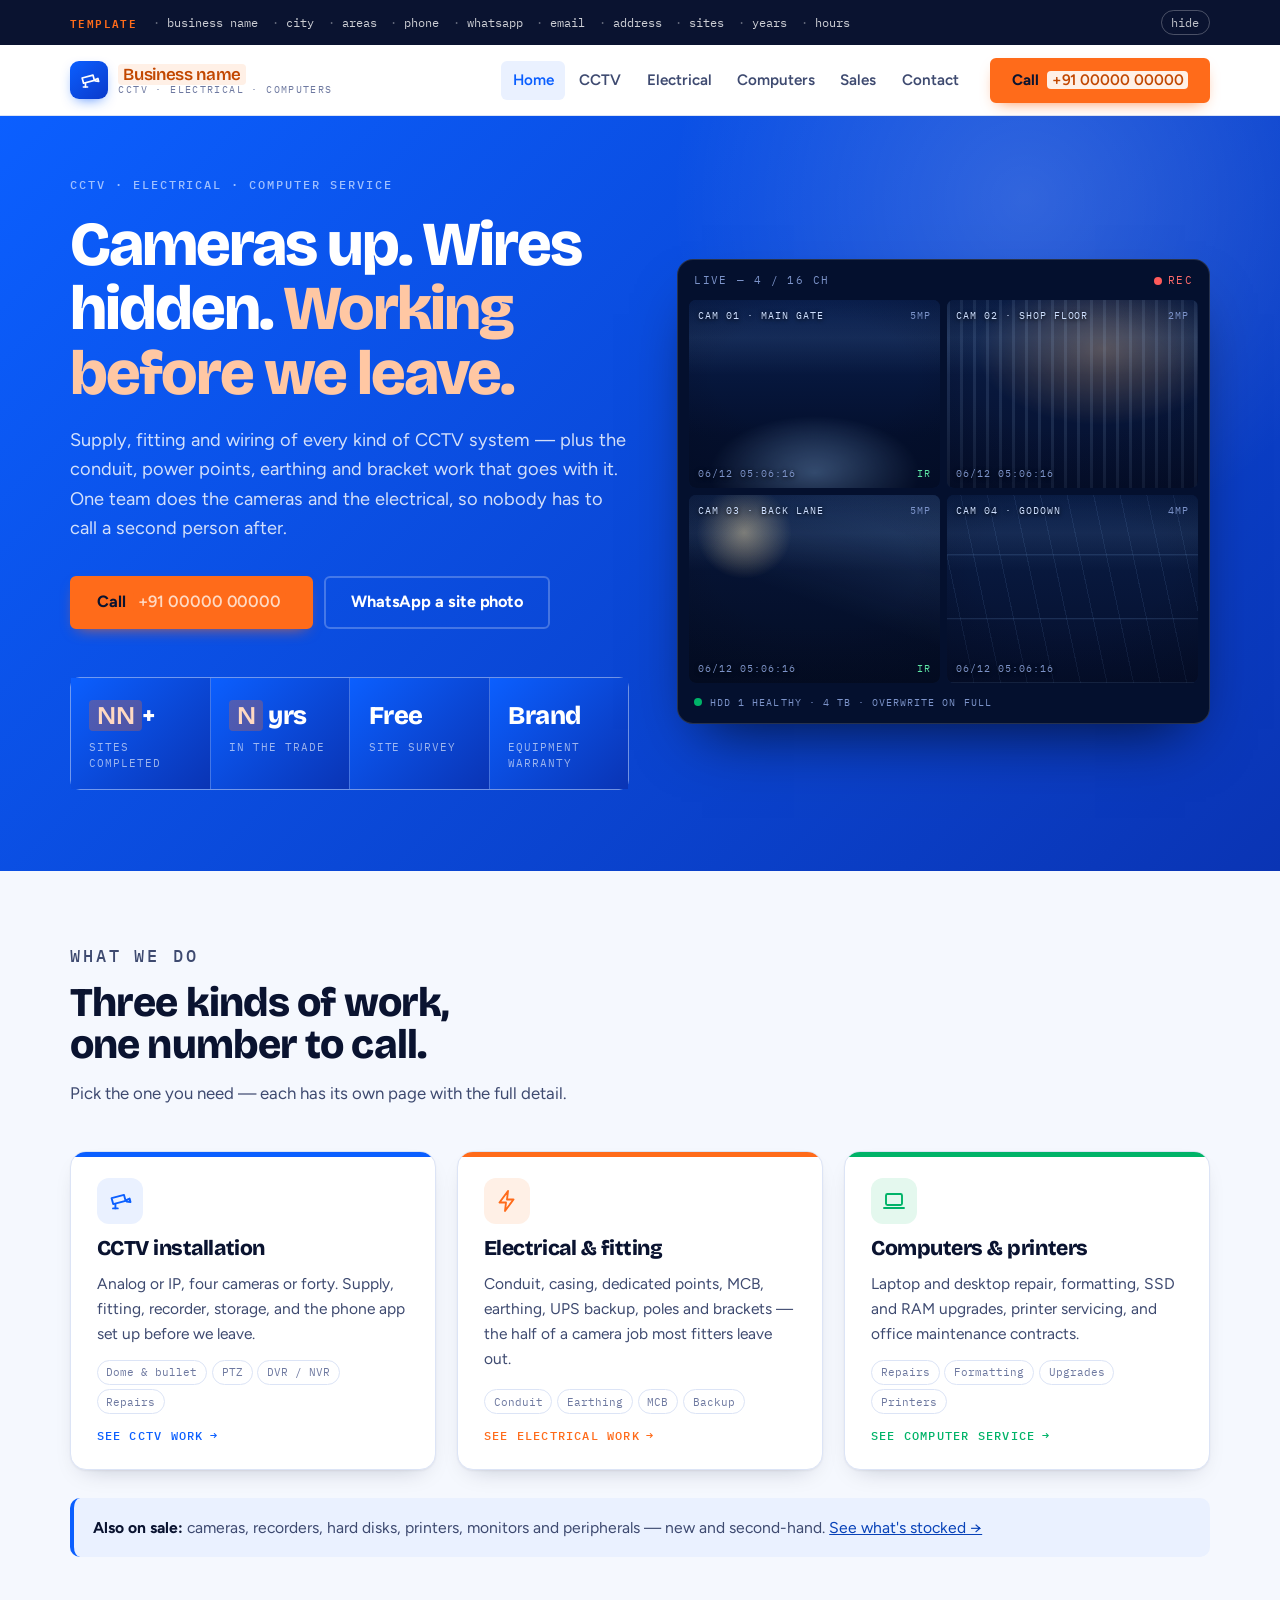
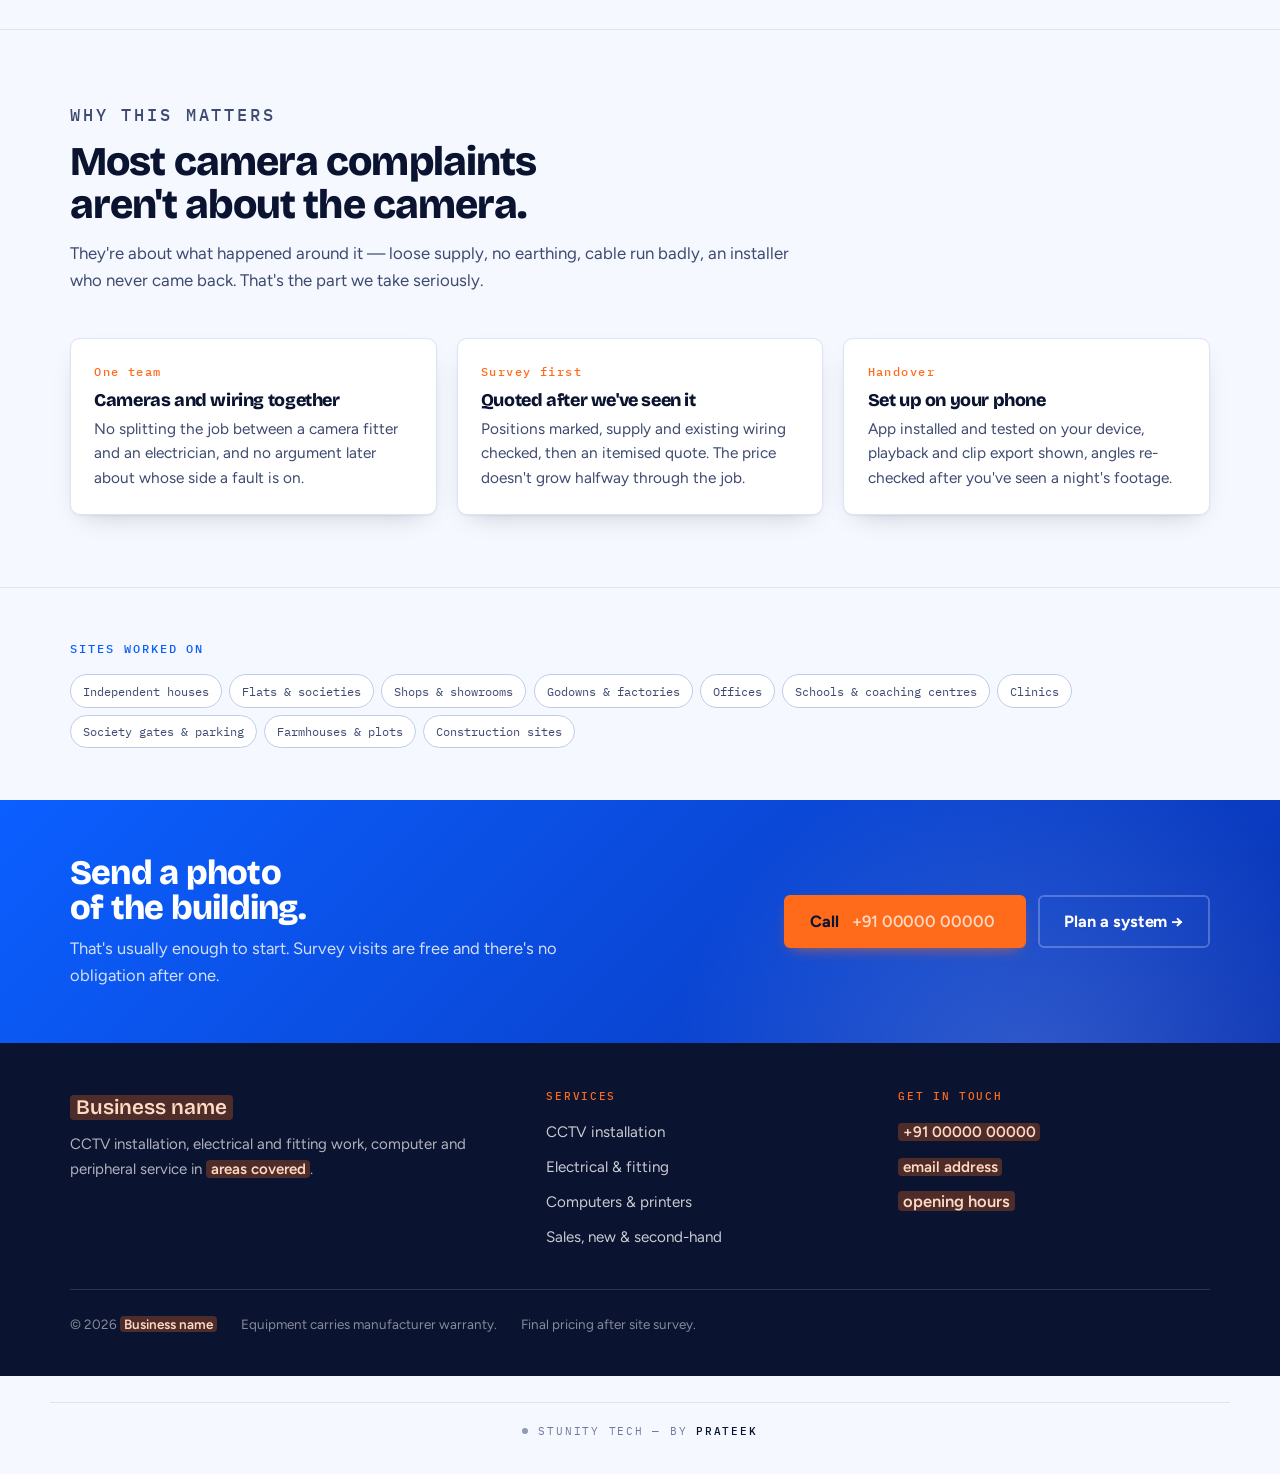
==== commit f2ae7f8b: "Add the Stunity Tech studio credit to every page Sits outside the client's own footer on all seven p" ====
--- a/index.html
+++ b/index.html
@@ -14,6 +14,38 @@
 <link rel="preconnect" href="https://fonts.gstatic.com" crossorigin>
 <link rel="stylesheet" href="https://fonts.googleapis.com/css2?family=Bricolage+Grotesque:opsz,wdth,wght@12..96,75..100,400..800&family=Figtree:wght@400;500;600;700;800&family=IBM+Plex+Mono:wght@400;500&display=swap">
 <link rel="stylesheet" href="assets/site.css">
+
+<!-- ═══ Stunity Tech — studio credit (screen + print) ═══════════════════
+     Quiet on screen, set apart from the site's own footer text. In print it
+     becomes a running footer: fixed to the page box so it repeats on every
+     sheet, with @page reserving the space so it never lands on the copy.
+     Colour tokens fall back gracefully on sites that don't define them. -->
+<style>
+.stunity-credit{
+  display:flex;align-items:center;justify-content:center;gap:10px;
+  margin:26px auto 34px;padding:20px 16px 0;max-width:1180px;
+  border-top:1px solid var(--line-soft,rgba(128,128,128,.22));
+  font-family:var(--mono,ui-monospace,"Cascadia Mono",Menlo,Consolas,monospace);
+  font-size:11px;letter-spacing:.16em;text-transform:uppercase;line-height:1.5;
+  color:var(--muted,#6b7280);
+}
+.stunity-credit .sc-dot{width:6px;height:6px;border-radius:50%;flex:none;
+  background:var(--shade,currentColor);opacity:.75}
+.stunity-credit b{font-weight:500;color:var(--ink,inherit)}
+.stunity-credit[data-print-only]{display:none}
+@media print{
+  @page{margin-bottom:24mm}
+  html body #stunityCredit.stunity-credit,html body #stunityCredit.stunity-credit[data-print-only]{
+    display:flex!important;position:fixed;left:0;right:0;bottom:-16mm;
+    margin:0;padding:3mm 0 0;max-width:none;
+    border-top:.2mm solid #c9c9c9;background:#fff;color:#5b5b5b;
+    font-size:7.5pt;letter-spacing:.14em;
+    -webkit-print-color-adjust:exact;print-color-adjust:exact;
+  }
+  .stunity-credit b{color:#111}
+  .stunity-credit .sc-dot{background:#8a8a8a}
+}
+</style>
 </head>
 <body>
 
@@ -257,5 +289,7 @@
 
 <script src="assets/config.js"></script>
 <script src="assets/site.js"></script>
+
+<div class="stunity-credit" id="stunityCredit"><span class="sc-dot"></span><span>Stunity Tech — by <b>Prateek</b></span></div>
 </body>
 </html>
--- a/assets/site.css
+++ b/assets/site.css
@@ -33,6 +33,12 @@
   --surface-2:#EFF4FE;
   --line:#DCE4F6;
   --line-strong:#BFCCE8;
+
+  /* Aliases for the Stunity Tech studio credit. These point at tokens that
+     are themselves redefined per theme, so the credit follows light and dark
+     on its own instead of falling back to a fixed grey. */
+  --muted:var(--ink-3);
+  --line-soft:var(--line);
 
   /* Filled colour bands (hero, CTA strips, footer, setup strip) */
   --band-a:#0B5FFF;
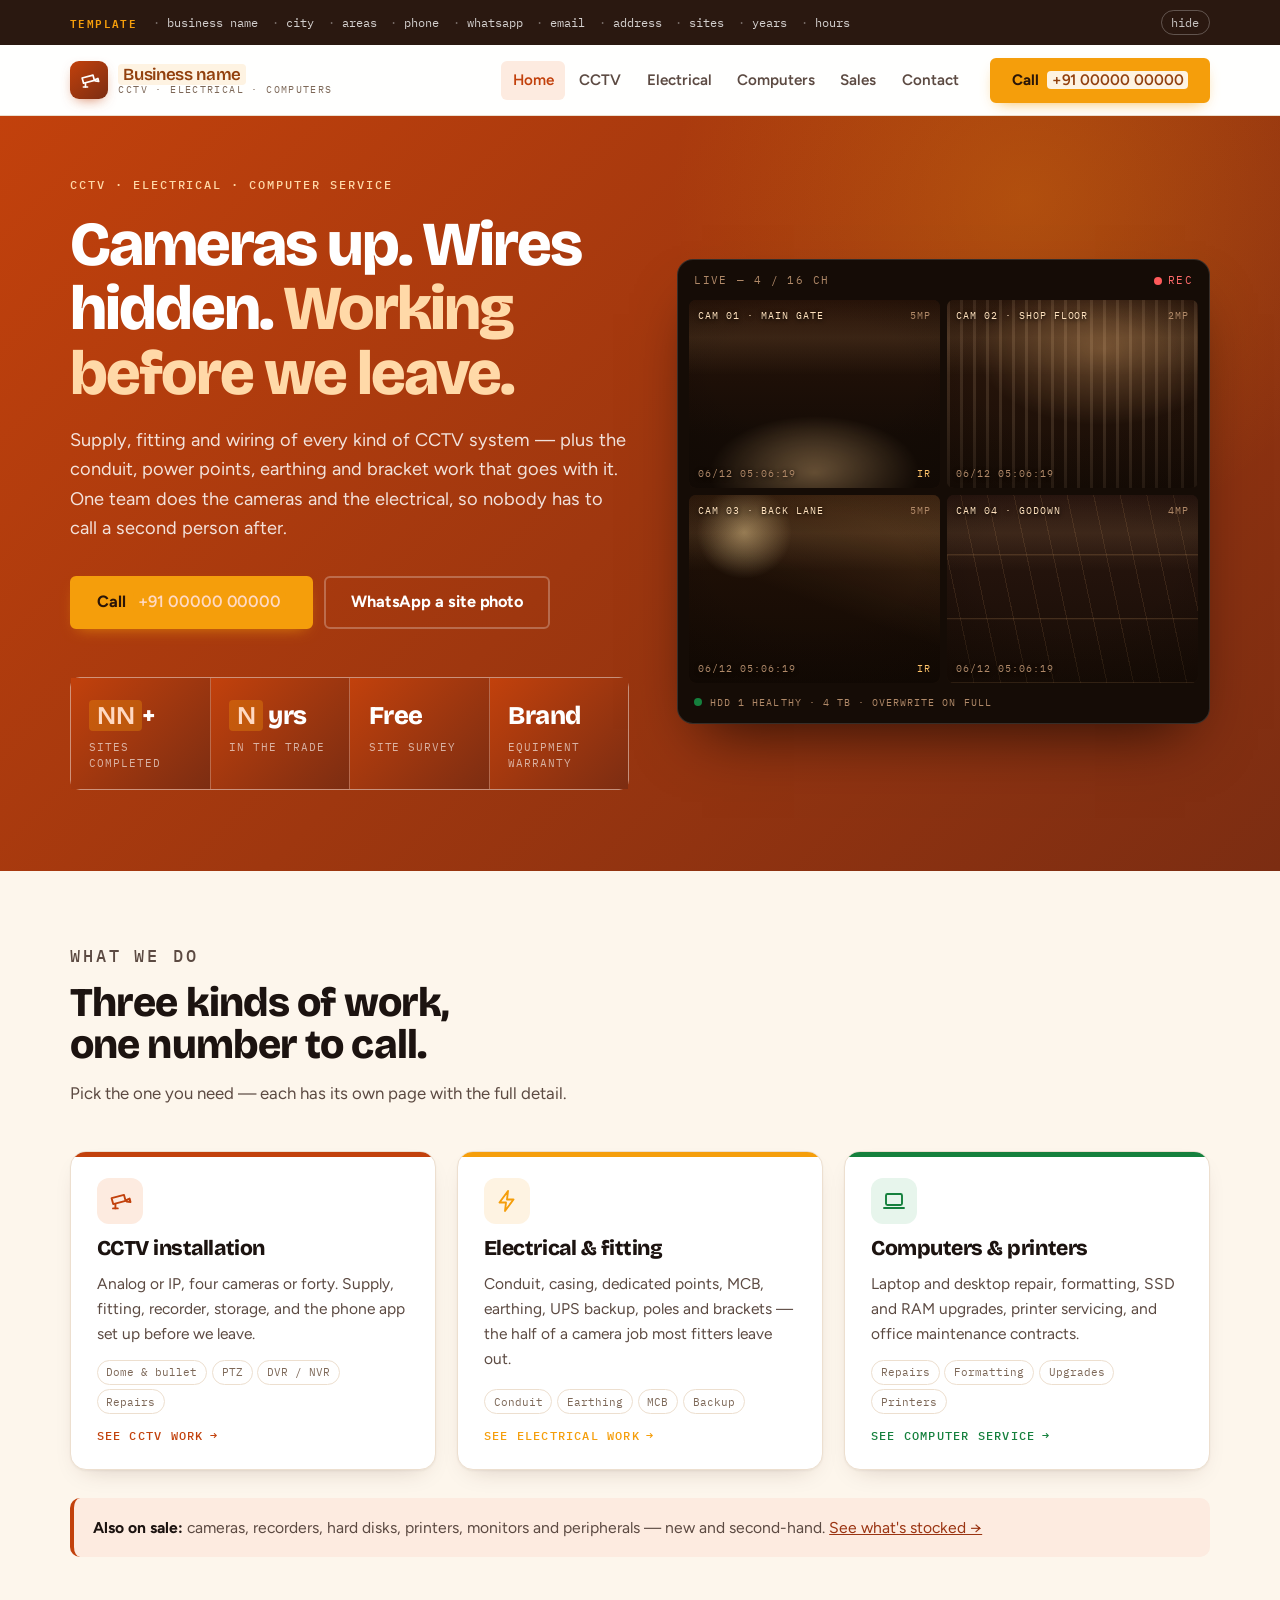
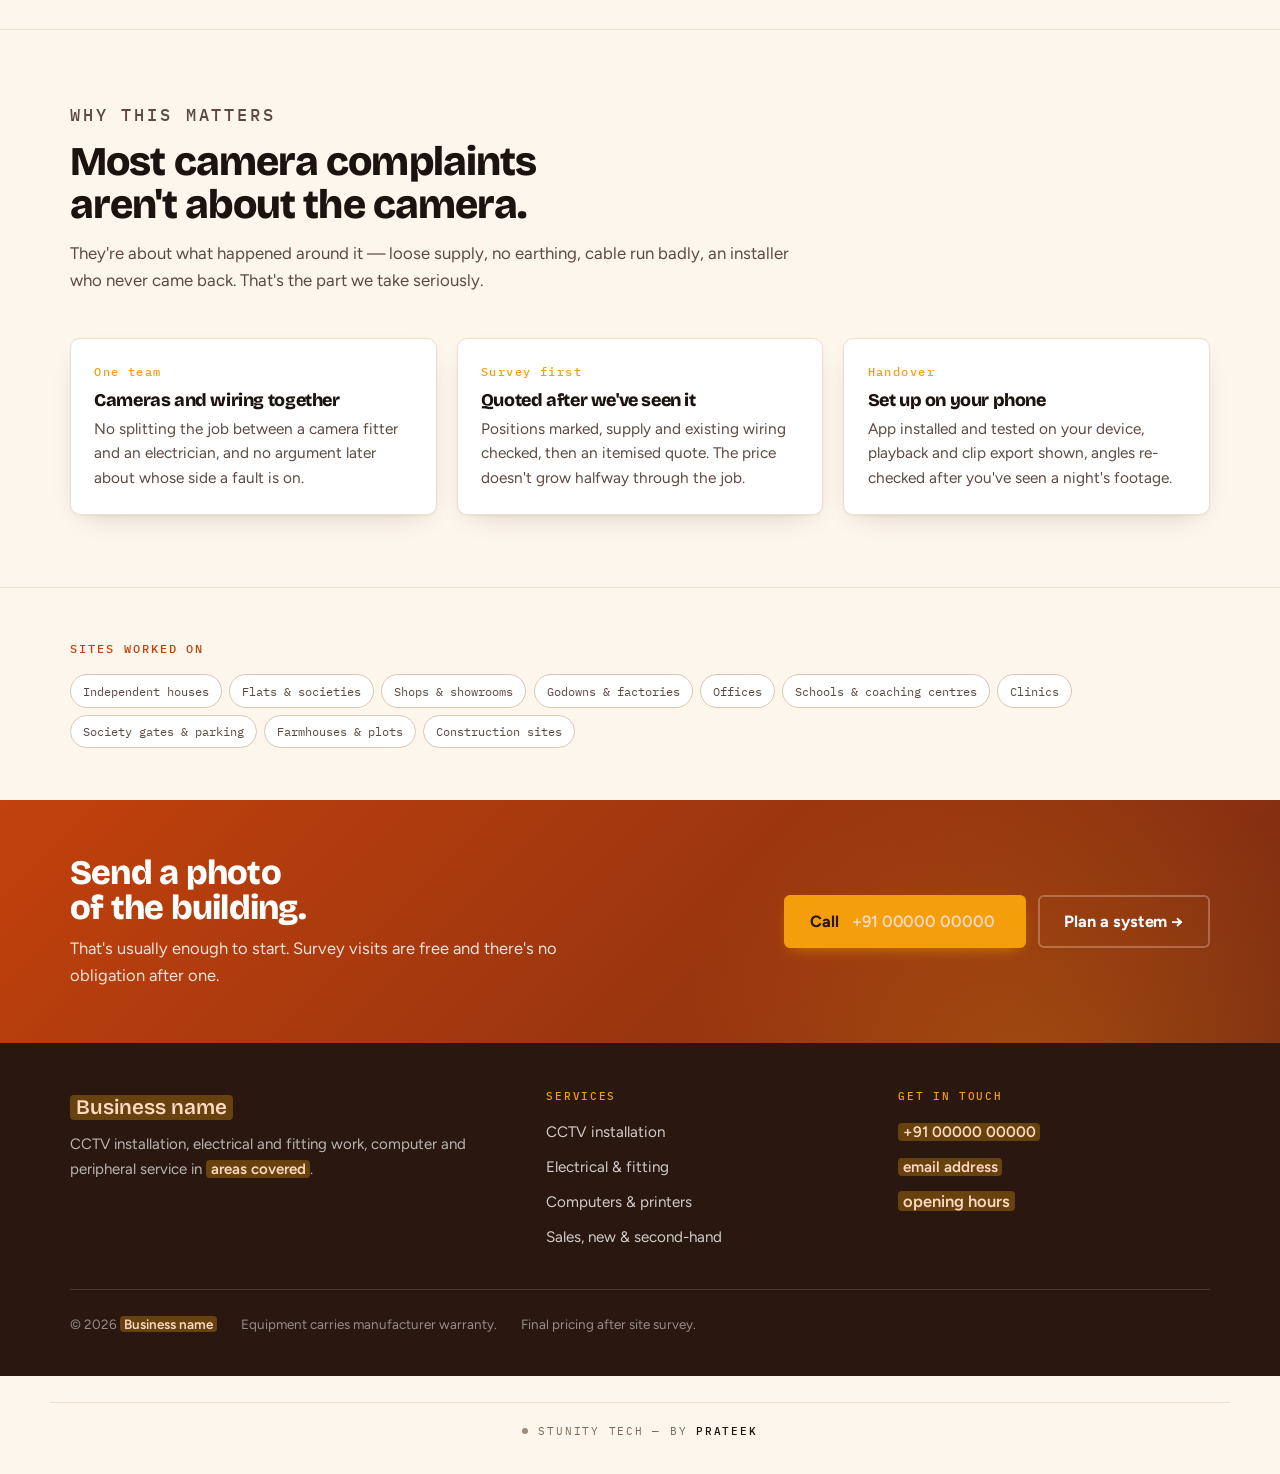
==== commit 773c19d7: "Repaint in Terracotta & Sand and animate the CCTV visuals Swaps the cold blue palette for a warm one" ====
--- a/index.html
+++ b/index.html
@@ -5,7 +5,7 @@
 <meta name="viewport" content="width=device-width, initial-scale=1">
 <title>CCTV Installation, Electrical Work &amp; Computer Service</title>
 <meta name="description" content="CCTV supply, installation and service, along with the electrical, conduit and fitting work that goes with it. Also computer, laptop and printer repair, and sales of new and second-hand peripherals.">
-<meta name="theme-color" content="#0B5FFF">
+<meta name="theme-color" content="#C2410C">
 <meta property="og:type" content="website">
 <meta property="og:title" content="CCTV installation, electrical work and computer service">
 <meta property="og:description" content="Cameras fitted properly, including the wiring, power points and earthing most camera fitters leave for someone else.">
@@ -128,16 +128,16 @@
             <span class="rec"><span class="dot"></span> Rec</span>
           </div>
           <div class="tiles">
-            <div class="tile t1"><div class="scan"></div><div class="hud">
+            <div class="tile t1"><div class="scan"></div><span class="edge" style="--cyc:0s"></span><div class="hud">
               <span class="id">Cam 01 &middot; Main gate</span><span class="res">5MP</span>
               <span class="ts" data-clock>--:--:--</span><span class="flag">IR</span></div></div>
-            <div class="tile t2"><div class="scan"></div><div class="hud">
+            <div class="tile t2"><div class="scan"></div><span class="edge" style="--cyc:3s"></span><span class="motion"></span><div class="hud">
               <span class="id">Cam 02 &middot; Shop floor</span><span class="res">2MP</span>
               <span class="ts" data-clock>--:--:--</span></div></div>
-            <div class="tile t3"><div class="scan"></div><div class="hud">
+            <div class="tile t3"><div class="scan"></div><span class="edge" style="--cyc:6s"></span><div class="hud">
               <span class="id">Cam 03 &middot; Back lane</span><span class="res">5MP</span>
               <span class="ts" data-clock>--:--:--</span><span class="flag">IR</span></div></div>
-            <div class="tile t4"><div class="scan"></div><div class="hud">
+            <div class="tile t4"><div class="scan"></div><span class="edge" style="--cyc:9s"></span><div class="hud">
               <span class="id">Cam 04 &middot; Godown</span><span class="res">4MP</span>
               <span class="ts" data-clock>--:--:--</span></div></div>
           </div>
--- a/assets/site.css
+++ b/assets/site.css
@@ -12,27 +12,30 @@
 :root{
   color-scheme:light dark;
 
-  --blue:#0B5FFF;
-  --blue-deep:#0A3ACB;
-  --blue-ink:#0842B8;
-  --blue-soft:#EAF1FF;
-
-  --orange:#FF6B1A;
-  --orange-ink:#C24700;
-  --orange-soft:#FFF0E6;
-
-  --green:#00B368;
-  --green-ink:#046B3C;
-  --green-soft:#E4F8EE;
-
-  --ink:#0A1330;
-  --ink-2:#3E4A70;
-  --ink-3:#6E79A0;
-  --paper:#F5F8FE;
+  /* Terracotta — the brand hue. Hero bands, links, active states. */
+  --clay:#C2410C;
+  --clay-deep:#7C2D12;
+  --clay-ink:#9A3412;
+  --clay-soft:#FDEBE0;
+
+  /* Honey — the accent that does the asking. Call buttons, highlights. */
+  --honey:#F59E0B;
+  --honey-ink:#92400E;
+  --honey-soft:#FEF3E2;
+
+  /* Status only — never decorative. */
+  --ok:#15803D;
+  --ok-ink:#14532D;
+  --ok-soft:#E7F5EC;
+
+  --ink:#1C1310;
+  --ink-2:#5C4A42;
+  --ink-3:#7D6858;
+  --paper:#FDF6EC;
   --surface:#FFFFFF;
-  --surface-2:#EFF4FE;
-  --line:#DCE4F6;
-  --line-strong:#BFCCE8;
+  --surface-2:#FAF1E4;
+  --line:#EDDFCF;
+  --line-strong:#DCC7B0;
 
   /* Aliases for the Stunity Tech studio credit. These point at tokens that
      are themselves redefined per theme, so the credit follows light and dark
@@ -41,19 +44,25 @@
   --line-soft:var(--line);
 
   /* Filled colour bands (hero, CTA strips, footer, setup strip) */
-  --band-a:#0B5FFF;
-  --band-b:#0A34B4;
+  --band-a:#C2410C;
+  --band-b:#7C2D12;
   --band-fg:#FFFFFF;
-  --band-fg-2:rgba(255,255,255,.82);
-  --band-fg-3:rgba(255,255,255,.6);
-  --band-line:rgba(255,255,255,.24);
-  --band-glow:rgba(255,255,255,.16);
-
-  /* The camera grid is a screen: it keeps its own colours in both themes. */
-  --feed:#04102E;
-  --feed-2:#071B44;
-  --feed-fg:#CFE0FF;
-  --feed-dim:#7C93C9;
+  --band-fg-2:rgba(255,255,255,.85);
+  --band-fg-3:rgba(255,255,255,.62);
+  --band-line:rgba(255,255,255,.26);
+  --band-glow:rgba(245,158,11,.24);
+  --band-em:#FFD9A8;
+
+  /* Warm dark, used wherever a near-black block is needed. */
+  --umber:#2A1810;
+  --umber-2:#3B2318;
+
+  /* The camera grid is a screen: it keeps its own warm night palette in
+     both themes, the way an IR feed actually looks. */
+  --feed:#150C06;
+  --feed-2:#26150C;
+  --feed-fg:#FFE2BE;
+  --feed-dim:#B08968;
 
   --display:"Bricolage Grotesque","Archivo",-apple-system,"Segoe UI",sans-serif;
   --sans:"Figtree",-apple-system,BlinkMacSystemFont,"Segoe UI",Roboto,sans-serif;
@@ -62,72 +71,79 @@
   --r-sm:6px;
   --r:10px;
   --r-lg:16px;
-  --shadow:0 1px 2px rgba(10,19,48,.05),0 10px 26px -14px rgba(10,19,48,.28);
-  --shadow-lift:0 2px 6px rgba(10,19,48,.07),0 22px 44px -20px rgba(10,19,48,.38);
+  --shadow:0 1px 2px rgba(60,30,15,.05),0 10px 26px -14px rgba(60,30,15,.26);
+  --shadow-lift:0 2px 6px rgba(60,30,15,.08),0 22px 44px -20px rgba(60,30,15,.36);
 }
 
 @media (prefers-color-scheme:dark){
   :root:not([data-theme="light"]){
-    --blue:#5B8CFF;
-    --blue-deep:#3C6FF0;
-    --blue-ink:#93B4FF;
-    --blue-soft:#14224A;
-
-    --orange:#FF8A45;
-    --orange-ink:#FFAE7C;
-    --orange-soft:#33200F;
-
-    --green:#2BD98A;
-    --green-ink:#6BE8AE;
-    --green-soft:#0C2C20;
-
-    --ink:#EAEEFA;
-    --ink-2:#B6C0DD;
-    --ink-3:#8792B7;
-    --paper:#070C1C;
-    --surface:#101833;
-    --surface-2:#162041;
-    --line:#212C51;
-    --line-strong:#33406E;
-
-    --band-a:#0E2A7A;
-    --band-b:#081A4F;
+    --clay:#F97316;
+    --clay-deep:#EA580C;
+    --clay-ink:#FDBA8C;
+    --clay-soft:#3A1C0E;
+
+    --honey:#FBBF24;
+    --honey-ink:#FCD34D;
+    --honey-soft:#3B2A0C;
+
+    --ok:#34D399;
+    --ok-ink:#6EE7B7;
+    --ok-soft:#0F2E22;
+
+    --ink:#F7ECE1;
+    --ink-2:#D3BEAC;
+    --ink-3:#A68B76;
+    --paper:#150D08;
+    --surface:#221610;
+    --surface-2:#2C1D14;
+    --line:#3A2820;
+    --line-strong:#52392C;
+
+    --band-a:#7C2D12;
+    --band-b:#3F1A08;
     --band-fg:#FFFFFF;
-    --band-fg-2:rgba(255,255,255,.78);
-    --band-fg-3:rgba(255,255,255,.55);
-    --band-line:rgba(255,255,255,.18);
-    --band-glow:rgba(91,140,255,.22);
+    --band-fg-2:rgba(255,255,255,.8);
+    --band-fg-3:rgba(255,255,255,.58);
+    --band-line:rgba(255,255,255,.2);
+    --band-glow:rgba(251,191,36,.2);
+    --band-em:#FFD9A8;
+
+    --umber:#2C1D14;
+    --umber-2:#3B2318;
 
     --shadow:0 1px 2px rgba(0,0,0,.5),0 12px 30px -16px rgba(0,0,0,.8);
     --shadow-lift:0 2px 8px rgba(0,0,0,.55),0 26px 50px -22px rgba(0,0,0,.9);
   }
 }
 :root[data-theme="dark"]{
-  --blue:#5B8CFF;
-  --blue-deep:#3C6FF0;
-  --blue-ink:#93B4FF;
-  --blue-soft:#14224A;
-  --orange:#FF8A45;
-  --orange-ink:#FFAE7C;
-  --orange-soft:#33200F;
-  --green:#2BD98A;
-  --green-ink:#6BE8AE;
-  --green-soft:#0C2C20;
-  --ink:#EAEEFA;
-  --ink-2:#B6C0DD;
-  --ink-3:#8792B7;
-  --paper:#070C1C;
-  --surface:#101833;
-  --surface-2:#162041;
-  --line:#212C51;
-  --line-strong:#33406E;
-  --band-a:#0E2A7A;
-  --band-b:#081A4F;
+  --clay:#F97316;
+  --clay-deep:#EA580C;
+  --clay-ink:#FDBA8C;
+  --clay-soft:#3A1C0E;
+  --honey:#FBBF24;
+  --honey-ink:#FCD34D;
+  --honey-soft:#3B2A0C;
+  --ok:#34D399;
+  --ok-ink:#6EE7B7;
+  --ok-soft:#0F2E22;
+  --ink:#F7ECE1;
+  --ink-2:#D3BEAC;
+  --ink-3:#A68B76;
+  --paper:#150D08;
+  --surface:#221610;
+  --surface-2:#2C1D14;
+  --line:#3A2820;
+  --line-strong:#52392C;
+  --band-a:#7C2D12;
+  --band-b:#3F1A08;
   --band-fg:#FFFFFF;
-  --band-fg-2:rgba(255,255,255,.78);
-  --band-fg-3:rgba(255,255,255,.55);
-  --band-line:rgba(255,255,255,.18);
-  --band-glow:rgba(91,140,255,.22);
+  --band-fg-2:rgba(255,255,255,.8);
+  --band-fg-3:rgba(255,255,255,.58);
+  --band-line:rgba(255,255,255,.2);
+  --band-glow:rgba(251,191,36,.2);
+  --band-em:#FFD9A8;
+  --umber:#2C1D14;
+  --umber-2:#3B2318;
   --shadow:0 1px 2px rgba(0,0,0,.5),0 12px 30px -16px rgba(0,0,0,.8);
   --shadow-lift:0 2px 8px rgba(0,0,0,.55),0 26px 50px -22px rgba(0,0,0,.9);
 }
@@ -155,10 +171,10 @@
   margin:0;
 }
 p{margin:0}
-a{color:var(--blue-ink)}
+a{color:var(--clay-ink)}
 img{max-width:100%}
-:focus-visible{outline:3px solid var(--orange);outline-offset:2px;border-radius:3px}
-::selection{background:var(--blue);color:#fff}
+:focus-visible{outline:3px solid var(--honey);outline-offset:2px;border-radius:3px}
+::selection{background:var(--clay);color:#fff}
 
 .wrap{width:min(1140px,100% - 2.5rem);margin-inline:auto}
 .vh{position:absolute;width:1px;height:1px;overflow:hidden;clip-path:inset(50%);white-space:nowrap}
@@ -167,18 +183,18 @@
 
 .eyebrow{
   font-family:var(--mono);font-size:.72rem;font-weight:500;
-  letter-spacing:.17em;text-transform:uppercase;color:var(--blue);margin:0;
-}
-.eyebrow.on-band{color:#9FC0FF}
+  letter-spacing:.17em;text-transform:uppercase;color:var(--clay);margin:0;
+}
+.eyebrow.on-band{color:var(--band-em)}
 .lede{font-size:1.08rem;color:var(--ink-2);max-width:64ch}
 
 /* Values still waiting to be filled into assets/config.js */
 .ph{
-  color:var(--orange-ink);background:var(--orange-soft);
+  color:var(--honey-ink);background:var(--honey-soft);
   padding:0 .3em;border-radius:4px;font-weight:600;
   box-decoration-break:clone;-webkit-box-decoration-break:clone;
 }
-.on-band .ph,.band .ph{color:#FFD9C2;background:rgba(255,107,26,.28)}
+.on-band .ph,.band .ph{color:#FFD9C2;background:rgba(245,158,11,.3)}
 
 /* --------------------------------------------------------------------------
    3. BUTTONS + PILLS
@@ -195,12 +211,12 @@
 .btn-lg{padding:.92rem 1.55rem;font-size:1.02rem}
 
 /* Orange carries dark navy text — white on orange fails contrast. */
-.btn-orange{background:var(--orange);color:#0A1330;border-color:var(--orange);box-shadow:0 6px 16px -8px rgba(255,107,26,.9)}
-.btn-orange:hover{background:#FF7D34;box-shadow:0 12px 24px -10px rgba(255,107,26,.95)}
-.btn-blue{background:var(--blue);color:#fff;border-color:var(--blue);box-shadow:0 6px 16px -8px rgba(11,95,255,.8)}
-.btn-blue:hover{background:var(--blue-deep)}
+.btn-orange{background:var(--honey);color:#2A1508;border-color:var(--honey);box-shadow:0 6px 16px -8px rgba(245,158,11,.85)}
+.btn-orange:hover{background:#FBAF2E;box-shadow:0 12px 24px -10px rgba(245,158,11,.9)}
+.btn-blue{background:var(--clay);color:#fff;border-color:var(--clay);box-shadow:0 6px 16px -8px rgba(194,65,12,.75)}
+.btn-blue:hover{background:var(--clay-deep)}
 .btn-line{background:var(--surface);color:var(--ink);border-color:var(--line-strong)}
-.btn-line:hover{border-color:var(--blue);color:var(--blue-ink)}
+.btn-line:hover{border-color:var(--clay);color:var(--clay-ink)}
 .btn-on-band{background:transparent;color:#fff;border-color:var(--band-line)}
 .btn-on-band:hover{background:rgba(255,255,255,.12);border-color:#fff}
 
@@ -209,24 +225,24 @@
   font-family:var(--mono);font-size:.72rem;letter-spacing:.08em;text-transform:uppercase;
   padding:.34rem .7rem;border-radius:999px;font-weight:500;
 }
-.pill-green{background:var(--green-soft);color:var(--green-ink)}
-.pill-blue{background:var(--blue-soft);color:var(--blue-ink)}
-.pill-orange{background:var(--orange-soft);color:var(--orange-ink)}
+.pill-green{background:var(--ok-soft);color:var(--ok-ink)}
+.pill-blue{background:var(--clay-soft);color:var(--clay-ink)}
+.pill-orange{background:var(--honey-soft);color:var(--honey-ink)}
 .pill-band{background:rgba(255,255,255,.15);color:#fff}
 .dot{width:8px;height:8px;border-radius:50%;background:currentColor;flex:none}
-.dot.live{background:var(--green);box-shadow:0 0 0 0 rgba(0,179,104,.6);animation:pulse 2.4s ease-out infinite}
+.dot.live{background:var(--ok);box-shadow:0 0 0 0 rgba(21,128,61,.6);animation:pulse 2.4s ease-out infinite}
 @keyframes pulse{
-  0%{box-shadow:0 0 0 0 rgba(0,179,104,.55)}
-  70%{box-shadow:0 0 0 8px rgba(0,179,104,0)}
-  100%{box-shadow:0 0 0 0 rgba(0,179,104,0)}
+  0%{box-shadow:0 0 0 0 rgba(21,128,61,.55)}
+  70%{box-shadow:0 0 0 8px rgba(21,128,61,0)}
+  100%{box-shadow:0 0 0 0 rgba(21,128,61,0)}
 }
 
 /* --------------------------------------------------------------------------
    4. SETUP STRIP  (delete once assets/config.js is filled in)
    -------------------------------------------------------------------------- */
-#setup{background:#0A1330;color:#fff;font-family:var(--mono);font-size:.76rem}
+#setup{background:var(--umber);color:#fff;font-family:var(--mono);font-size:.76rem}
 #setup .wrap{display:flex;flex-wrap:wrap;align-items:center;gap:.45rem 1rem;padding:.62rem 0}
-#setup b{color:var(--orange);font-weight:600;letter-spacing:.13em;text-transform:uppercase;font-size:.68rem}
+#setup b{color:var(--honey);font-weight:600;letter-spacing:.13em;text-transform:uppercase;font-size:.68rem}
 #setup ul{display:flex;flex-wrap:wrap;gap:.3rem .85rem;list-style:none;margin:0;padding:0;opacity:.8}
 #setup li::before{content:"· ";opacity:.45}
 #setup button{
@@ -248,8 +264,8 @@
 .brand{display:flex;align-items:center;gap:.65rem;text-decoration:none;color:inherit;min-width:0}
 .brand .mark{
   width:38px;height:38px;border-radius:9px;flex:none;
-  background:linear-gradient(140deg,var(--blue),var(--blue-deep));
-  display:grid;place-items:center;box-shadow:0 5px 14px -6px rgba(11,95,255,.85);
+  background:linear-gradient(140deg,var(--clay),var(--clay-deep));
+  display:grid;place-items:center;box-shadow:0 5px 14px -6px rgba(194,65,12,.8);
 }
 .brand .mark svg{width:21px;height:21px;display:block}
 .brand .txt{display:flex;flex-direction:column;line-height:1.15;min-width:0}
@@ -261,8 +277,8 @@
   font-size:.95rem;font-weight:600;text-decoration:none;color:var(--ink-2);
   padding:.45rem .72rem;border-radius:var(--r-sm);
 }
-nav.main a:hover{color:var(--blue-ink);background:var(--blue-soft)}
-nav.main a[aria-current="page"]{color:var(--blue);background:var(--blue-soft)}
+nav.main a:hover{color:var(--clay-ink);background:var(--clay-soft)}
+nav.main a[aria-current="page"]{color:var(--clay);background:var(--clay-soft)}
 header.site .btn{flex:none}
 @media (max-width:1080px){nav.main a{padding:.45rem .55rem;font-size:.9rem}}
 @media (max-width:920px){
@@ -320,7 +336,7 @@
 .home-hero{padding:3.75rem 0 4rem}
 .home-hero .grid{display:grid;grid-template-columns:minmax(0,1.05fr) minmax(0,1fr);gap:3rem;align-items:center}
 .home-hero h1{font-size:clamp(2.4rem,5.3vw,3.9rem);margin:1.1rem 0 1.15rem;letter-spacing:-.032em}
-.home-hero h1 em{font-style:normal;color:#FFC7A3}
+.home-hero h1 em{font-style:normal;color:var(--band-em)}
 .home-hero .lede{color:var(--band-fg-2);font-size:1.14rem;max-width:52ch}
 .home-hero .cta{display:flex;flex-wrap:wrap;gap:.7rem;margin-top:2rem}
 @media (max-width:940px){
@@ -349,24 +365,24 @@
 .tile{position:relative;aspect-ratio:4/3;overflow:hidden;border-radius:7px;background:var(--feed-2)}
 .tile::before{content:"";position:absolute;inset:0}
 .tile::after{content:"";position:absolute;inset:0;
-  background:radial-gradient(125% 95% at 50% 40%,transparent 32%,rgba(2,8,26,.68) 100%)}
-.t1::before{background:radial-gradient(58% 42% at 50% 92%,rgba(150,200,255,.42),transparent 72%),
-  linear-gradient(#0A2050,#04102E 72%)}
-.t2::before{background:repeating-linear-gradient(90deg,rgba(180,215,255,.11) 0 3px,transparent 3px 13px),
-  radial-gradient(72% 58% at 62% 26%,rgba(255,190,120,.30),transparent 70%),linear-gradient(#0B1F4A,#050F2C)}
+  background:radial-gradient(125% 95% at 50% 40%,transparent 32%,rgba(12,6,2,.7) 100%)}
+.t1::before{background:radial-gradient(58% 42% at 50% 92%,rgba(255,205,140,.45),transparent 72%),
+  linear-gradient(#2A1409,#150C06 72%)}
+.t2::before{background:repeating-linear-gradient(90deg,rgba(255,215,170,.12) 0 3px,transparent 3px 13px),
+  radial-gradient(72% 58% at 62% 26%,rgba(255,190,120,.30),transparent 70%),linear-gradient(#2E180C,#180D06)}
 .t3::before{background:radial-gradient(27% 35% at 22% 20%,rgba(255,225,160,.45),transparent 70%),
-  linear-gradient(200deg,rgba(120,180,255,.18),transparent 55%),linear-gradient(#07173C,#040D24)}
-.t4::before{background:linear-gradient(to top,rgba(140,190,255,.2) 0 1px,transparent 1px 100%) bottom/100% 34%,
-  repeating-linear-gradient(78deg,rgba(140,190,255,.09) 0 1px,transparent 1px 26px),linear-gradient(#0A1E48,#050F2C)}
+  linear-gradient(200deg,rgba(255,170,90,.18),transparent 55%),linear-gradient(#241207,#130A04)}
+.t4::before{background:linear-gradient(to top,rgba(255,190,120,.22) 0 1px,transparent 1px 100%) bottom/100% 34%,
+  repeating-linear-gradient(78deg,rgba(255,190,120,.1) 0 1px,transparent 1px 26px),linear-gradient(#2B1710,#180D06)}
 .tile .hud{position:absolute;inset:0;z-index:2;font-family:var(--mono);font-size:.6rem;
   letter-spacing:.1em;text-transform:uppercase;color:var(--feed-fg)}
 .tile .id{position:absolute;top:8px;left:9px;text-shadow:0 1px 4px rgba(0,0,0,.95)}
 .tile .res{position:absolute;top:8px;right:9px;color:var(--feed-dim)}
 .tile .ts{position:absolute;bottom:7px;left:9px;color:var(--feed-dim);font-variant-numeric:tabular-nums;
   text-shadow:0 1px 4px rgba(0,0,0,.95)}
-.tile .flag{position:absolute;bottom:7px;right:9px;color:#5EE7A6}
+.tile .flag{position:absolute;bottom:7px;right:9px;color:#FFC46B}
 .scan{position:absolute;left:0;right:0;height:40%;z-index:1;pointer-events:none;
-  background:linear-gradient(transparent,rgba(150,200,255,.09),transparent);
+  background:linear-gradient(transparent,rgba(255,200,130,.1),transparent);
   animation:scan 7.5s linear infinite}
 @keyframes scan{from{transform:translateY(-110%)}to{transform:translateY(360%)}}
 .wall-foot{padding:.65rem .3rem .1rem;font-family:var(--mono);font-size:.65rem;
@@ -399,9 +415,9 @@
   color:var(--c);font-weight:500;display:flex;align-items:center;gap:.4rem}
 .door:hover .go .arw{transform:translateX(4px)}
 .door .arw{transition:transform .16s ease}
-.door.c-blue{--c:var(--blue);--c-soft:var(--blue-soft)}
-.door.c-orange{--c:var(--orange);--c-soft:var(--orange-soft)}
-.door.c-green{--c:var(--green);--c-soft:var(--green-soft)}
+.door.c-blue{--c:var(--clay);--c-soft:var(--clay-soft)}
+.door.c-orange{--c:var(--honey);--c-soft:var(--honey-soft)}
+.door.c-green{--c:var(--ok);--c-soft:var(--ok-soft)}
 .door .tags{display:flex;flex-wrap:wrap;gap:.3rem;margin-top:.15rem}
 .door .tags span{font-family:var(--mono);font-size:.7rem;color:var(--ink-3);
   border:1px solid var(--line);border-radius:999px;padding:.15rem .55rem}
@@ -419,9 +435,9 @@
 .card h3{font-size:1.12rem;margin-bottom:.45rem}
 .card p{color:var(--ink-2);font-size:.96rem}
 .card .spec{display:block;margin-top:.85rem;font-family:var(--mono);font-size:.75rem;
-  color:var(--blue-ink);background:var(--blue-soft);border-radius:var(--r-sm);
+  color:var(--clay-ink);background:var(--clay-soft);border-radius:var(--r-sm);
   padding:.5rem .7rem;line-height:1.55}
-.card .num{font-family:var(--mono);font-size:.75rem;letter-spacing:.12em;color:var(--orange);
+.card .num{font-family:var(--mono);font-size:.75rem;letter-spacing:.12em;color:var(--honey);
   display:block;margin-bottom:.6rem;font-weight:500}
 
 /* Checklist — used for the electrical and computer service lists */
@@ -429,7 +445,7 @@
 .checks li{display:grid;grid-template-columns:1.7rem 1fr;gap:.75rem;padding:.95rem 0;
   border-bottom:1px solid var(--line);align-items:start}
 .checks li:first-child{border-top:1px solid var(--line)}
-.checks .tick{width:22px;height:22px;border-radius:50%;background:var(--green-soft);color:var(--green-ink);
+.checks .tick{width:22px;height:22px;border-radius:50%;background:var(--ok-soft);color:var(--ok-ink);
   display:grid;place-items:center;margin-top:.15rem}
 .checks .tick svg{width:12px;height:12px}
 .checks b{font-weight:700;display:block;font-size:1rem}
@@ -439,12 +455,12 @@
 .split{display:grid;grid-template-columns:minmax(0,1fr) minmax(0,.92fr);gap:3rem;align-items:start}
 @media (max-width:900px){.split{grid-template-columns:1fr;gap:2rem}}
 .panel{background:var(--surface);border:1px solid var(--line);border-radius:var(--r-lg);
-  padding:1.7rem 1.75rem;box-shadow:var(--shadow);border-top:5px solid var(--orange)}
+  padding:1.7rem 1.75rem;box-shadow:var(--shadow);border-top:5px solid var(--honey)}
 .panel h3{font-size:1.25rem;margin-bottom:.6rem}
 .panel p{color:var(--ink-2);font-size:.98rem}
 .panel p+p{margin-top:.75rem}
 .panel .kicker{display:block;margin-top:1.15rem;font-family:var(--mono);font-size:.73rem;
-  letter-spacing:.1em;text-transform:uppercase;color:var(--orange-ink);font-weight:500}
+  letter-spacing:.1em;text-transform:uppercase;color:var(--honey-ink);font-weight:500}
 
 /* Numbered process track */
 .steps{display:grid;grid-template-columns:repeat(4,1fr);gap:1.15rem;list-style:none;margin:0;padding:0}
@@ -453,8 +469,8 @@
 .steps li{background:var(--surface);border:1px solid var(--line);border-radius:var(--r);
   padding:1.35rem 1.35rem 1.4rem;position:relative;box-shadow:var(--shadow)}
 .steps .n{display:inline-grid;place-items:center;width:34px;height:34px;border-radius:50%;
-  background:var(--blue);color:#fff;font-family:var(--mono);font-size:.85rem;font-weight:500;
-  margin-bottom:.85rem;box-shadow:0 5px 14px -6px rgba(11,95,255,.9)}
+  background:var(--clay);color:#fff;font-family:var(--mono);font-size:.85rem;font-weight:500;
+  margin-bottom:.85rem;box-shadow:0 5px 14px -6px rgba(194,65,12,.8)}
 .steps h3{font-size:1.06rem;margin-bottom:.4rem}
 .steps p{font-size:.94rem;color:var(--ink-2)}
 
@@ -465,7 +481,7 @@
 .spec-row h3{font-size:1.08rem}
 .spec-row p{color:var(--ink-2);font-size:.97rem}
 .spec-row .sp{font-family:var(--mono);font-size:.76rem;line-height:1.65;color:var(--ink-3)}
-.spec-row .sp b{color:var(--blue-ink);font-weight:500}
+.spec-row .sp b{color:var(--clay-ink);font-weight:500}
 @media (max-width:900px){
   .spec-row{grid-template-columns:1fr;gap:.45rem;padding:1.25rem 0}
 }
@@ -477,10 +493,10 @@
 .band .chip{border-color:var(--band-line);color:#fff;background:rgba(255,255,255,.1)}
 
 /* Note strip */
-.note{display:block;background:var(--blue-soft);
+.note{display:block;background:var(--clay-soft);
   border-radius:var(--r);padding:1.05rem 1.2rem;font-size:.98rem;color:var(--ink-2);
-  border-left:4px solid var(--blue)}
-.note.warm{background:var(--orange-soft);border-left-color:var(--orange)}
+  border-left:4px solid var(--clay)}
+.note.warm{background:var(--honey-soft);border-left-color:var(--honey)}
 .note b{color:var(--ink)}
 
 /* CTA band at the foot of every page */
@@ -502,13 +518,13 @@
 .seg label{font-size:.92rem;font-weight:600;padding:.55rem 1rem;cursor:pointer;
   border:2px solid var(--line-strong);border-radius:999px;background:var(--surface);color:var(--ink-2);
   transition:all .14s ease}
-.seg label:hover{border-color:var(--blue);color:var(--blue-ink)}
-.seg label:has(input:checked){background:var(--blue);border-color:var(--blue);color:#fff}
-.seg label:has(:focus-visible){outline:3px solid var(--orange);outline-offset:2px}
+.seg label:hover{border-color:var(--clay);color:var(--clay-ink)}
+.seg label:has(input:checked){background:var(--clay);border-color:var(--clay);color:#fff}
+.seg label:has(:focus-visible){outline:3px solid var(--honey);outline-offset:2px}
 .count{display:flex;align-items:center;gap:1.1rem}
-.count input[type=range]{flex:1;accent-color:var(--orange);min-width:0;height:24px}
+.count input[type=range]{flex:1;accent-color:var(--honey);min-width:0;height:24px}
 .count output{font-family:var(--display);font-weight:800;font-size:2rem;
-  font-variant-numeric:tabular-nums;min-width:2.6ch;text-align:right;color:var(--blue)}
+  font-variant-numeric:tabular-nums;min-width:2.6ch;text-align:right;color:var(--clay)}
 .count .u{font-family:var(--mono);font-size:.72rem;color:var(--ink-3);letter-spacing:.1em;text-transform:uppercase}
 
 .sheet{background:var(--surface);border:1px solid var(--line);border-radius:var(--r-lg);
@@ -523,7 +539,7 @@
 .sheet dt{font-family:var(--mono);font-size:.73rem;letter-spacing:.09em;text-transform:uppercase;color:var(--ink-3)}
 .sheet dd{margin:0;font-family:var(--mono);font-size:.88rem;text-align:right;color:var(--ink);
   font-variant-numeric:tabular-nums;font-weight:500}
-.sheet dd b{color:var(--orange-ink);font-weight:600}
+.sheet dd b{color:var(--honey-ink);font-weight:600}
 .sheet .disc{font-size:.82rem;color:var(--ink-3);line-height:1.55;padding:.9rem 1.25rem;
   border-top:1px solid var(--line);background:var(--surface-2)}
 .sheet .foot{padding:1.1rem 1.25rem;display:grid;gap:.6rem;border-top:1px solid var(--line)}
@@ -533,38 +549,127 @@
 .reach a{display:flex;align-items:center;gap:1rem;text-decoration:none;color:inherit;
   background:var(--surface);border:1px solid var(--line);border-radius:var(--r);
   padding:1rem 1.2rem;box-shadow:var(--shadow);transition:transform .14s ease,border-color .16s ease}
-.reach a:hover{transform:translateX(4px);border-color:var(--blue)}
+.reach a:hover{transform:translateX(4px);border-color:var(--clay)}
 .reach .ic{width:42px;height:42px;border-radius:11px;display:grid;place-items:center;flex:none;
   background:var(--c-soft);color:var(--c)}
 .reach .ic svg{width:21px;height:21px}
 .reach .k{font-family:var(--mono);font-size:.68rem;letter-spacing:.12em;text-transform:uppercase;color:var(--ink-3);display:block}
 .reach .v{font-weight:700;font-size:1.05rem}
-.reach a.c-green{--c:var(--green);--c-soft:var(--green-soft)}
-.reach a.c-blue{--c:var(--blue);--c-soft:var(--blue-soft)}
-.reach a.c-orange{--c:var(--orange);--c-soft:var(--orange-soft)}
+.reach a.c-green{--c:var(--ok);--c-soft:var(--ok-soft)}
+.reach a.c-blue{--c:var(--clay);--c-soft:var(--clay-soft)}
+.reach a.c-orange{--c:var(--honey);--c-soft:var(--honey-soft)}
 
 .tell{counter-reset:t;list-style:none;margin:0;padding:0;display:grid;gap:.85rem}
 .tell li{counter-increment:t;display:grid;grid-template-columns:2.1rem 1fr;font-size:1rem;color:var(--ink-2)}
 .tell li::before{content:counter(t,decimal-leading-zero);font-family:var(--mono);font-size:.78rem;
-  color:var(--orange);font-weight:500;padding-top:.22em}
+  color:var(--honey);font-weight:500;padding-top:.22em}
 
 /* --------------------------------------------------------------------------
    11. FOOTER + TOAST
    -------------------------------------------------------------------------- */
-footer.site{background:#0A1330;color:#fff;padding:3rem 0 2.5rem;margin-top:0}
+footer.site{background:var(--umber);color:#fff;padding:3rem 0 2.5rem;margin-top:0}
 footer.site .cols{display:grid;grid-template-columns:1.4fr 1fr 1fr;gap:2.5rem}
 @media (max-width:760px){footer.site .cols{grid-template-columns:1fr;gap:2rem}}
 footer.site h4{font-family:var(--mono);font-size:.7rem;font-weight:500;letter-spacing:.15em;
-  text-transform:uppercase;color:var(--orange);margin-bottom:1rem}
+  text-transform:uppercase;color:var(--honey);margin-bottom:1rem}
 footer.site .nm{font-family:var(--display);font-weight:800;font-size:1.3rem;display:block;margin-bottom:.5rem}
 footer.site p{color:rgba(255,255,255,.68);font-size:.94rem}
 footer.site ul{list-style:none;margin:0;padding:0;display:grid;gap:.5rem}
 footer.site a{color:rgba(255,255,255,.78);text-decoration:none;font-size:.95rem}
 footer.site a:hover{color:#fff;text-decoration:underline}
-footer.site .ph{color:#FFD9C2;background:rgba(255,107,26,.28)}
+footer.site .ph{color:#FFD9C2;background:rgba(245,158,11,.3)}
 footer.site .fine{margin-top:2.5rem;padding-top:1.5rem;border-top:1px solid rgba(255,255,255,.14);
   font-size:.84rem;color:rgba(255,255,255,.5);display:flex;flex-wrap:wrap;gap:.6rem 1.5rem}
 
 .toast{position:fixed;left:50%;bottom:1.6rem;transform:translateX(-50%);z-index:90;
-  background:#0A1330;color:#fff;font-family:var(--mono);font-size:.8rem;
+  background:var(--umber);color:#fff;font-family:var(--mono);font-size:.8rem;
   padding:.7rem 1.2rem;border-radius:999px;box-shadow:var(--shadow-lift)}
+
+/* --------------------------------------------------------------------------
+   12. CCTV ANIMATIONS
+   Motion is used only where it says something true about surveillance:
+   a channel cycling, a motion box locking on, a camera sweeping its arc.
+   Everything here is switched off under prefers-reduced-motion.
+   -------------------------------------------------------------------------- */
+
+/* Channel cycling — the wall steps through its cameras, one at a time. */
+.tile .edge{
+  position:absolute;inset:0;z-index:3;pointer-events:none;border-radius:7px;
+  box-shadow:inset 0 0 0 0 rgba(245,158,11,0);
+  animation:cyc 12s linear infinite;animation-delay:var(--cyc,0s);
+}
+@keyframes cyc{
+  0%,2%{box-shadow:inset 0 0 0 2px var(--honey)}
+  22%{box-shadow:inset 0 0 0 2px var(--honey)}
+  26%,100%{box-shadow:inset 0 0 0 0 rgba(245,158,11,0)}
+}
+
+/* Motion detection — a box that finds something, tracks it, then lets go. */
+.tile .motion{
+  position:absolute;z-index:4;left:16%;top:34%;width:26%;height:42%;
+  border:1.5px solid var(--honey);border-radius:2px;opacity:0;
+  box-shadow:0 0 0 1px rgba(0,0,0,.5),0 0 14px rgba(245,158,11,.45);
+  animation:motion 9s ease-in-out infinite;
+}
+.tile .motion::after{
+  content:"Motion";position:absolute;top:-12px;left:-1px;
+  font-family:var(--mono);font-size:.5rem;letter-spacing:.14em;text-transform:uppercase;
+  color:var(--honey);text-shadow:0 1px 3px rgba(0,0,0,.95);
+}
+@keyframes motion{
+  0%,10%{opacity:0;transform:translate(0,0) scale(.9)}
+  16%{opacity:1;transform:translate(0,0) scale(1)}
+  44%{opacity:1;transform:translate(48%,6%) scale(1.05)}
+  66%{opacity:1;transform:translate(96%,1%) scale(1)}
+  76%,100%{opacity:0;transform:translate(120%,0) scale(.95)}
+}
+
+/* Coverage sweep — a camera panning its arc, with detection rings. */
+.sweep{position:relative;width:min(330px,80%);aspect-ratio:1;margin:0 auto}
+.sweep-ring{position:absolute;inset:0;border-radius:50%;border:1px solid var(--band-line)}
+.sweep-ring.r2{inset:17%}
+.sweep-ring.r3{inset:34%}
+.sweep-cone{
+  position:absolute;inset:0;border-radius:50%;transform-origin:50% 50%;
+  background:conic-gradient(from -34deg,rgba(245,158,11,.5),rgba(245,158,11,.06) 42deg,transparent 68deg);
+  -webkit-mask:radial-gradient(circle,transparent 15%,#000 16%);
+  mask:radial-gradient(circle,transparent 15%,#000 16%);
+  animation:sweep 7s cubic-bezier(.45,0,.55,1) infinite alternate;
+}
+@keyframes sweep{from{transform:rotate(-56deg)}to{transform:rotate(56deg)}}
+.sweep-pulse{
+  position:absolute;inset:0;border-radius:50%;border:1px solid var(--honey);
+  opacity:0;animation:pulseOut 7s ease-out infinite;
+}
+.sweep-pulse.p2{animation-delay:2.3s}
+.sweep-pulse.p3{animation-delay:4.6s}
+@keyframes pulseOut{
+  0%{transform:scale(.16);opacity:.75}
+  70%{opacity:0}
+  100%{transform:scale(1);opacity:0}
+}
+.sweep-cam{
+  position:absolute;left:50%;top:50%;transform:translate(-50%,-50%);
+  width:58px;height:58px;border-radius:50%;display:grid;place-items:center;
+  background:var(--honey);color:#2A1508;box-shadow:0 10px 26px -8px rgba(0,0,0,.55);
+}
+.sweep-cam svg{width:28px;height:28px}
+.sweep-label{
+  position:absolute;left:50%;bottom:-2.1rem;transform:translateX(-50%);white-space:nowrap;
+  font-family:var(--mono);font-size:.63rem;letter-spacing:.15em;text-transform:uppercase;
+  color:var(--band-fg-3);
+}
+
+/* Hero on the CCTV page splits to make room for the sweep. */
+.hero-split{display:grid;grid-template-columns:minmax(0,1.25fr) minmax(0,1fr);
+  gap:3rem;align-items:center}
+@media (max-width:900px){
+  .hero-split{grid-template-columns:1fr;gap:3.5rem}
+  .sweep{width:min(260px,70%)}
+}
+
+@media (prefers-reduced-motion:reduce){
+  .tile .edge,.tile .motion,.sweep-cone,.sweep-pulse{animation:none}
+  .tile .motion{opacity:1;transform:translate(48%,6%)}
+  .sweep-cone{transform:rotate(0deg)}
+}
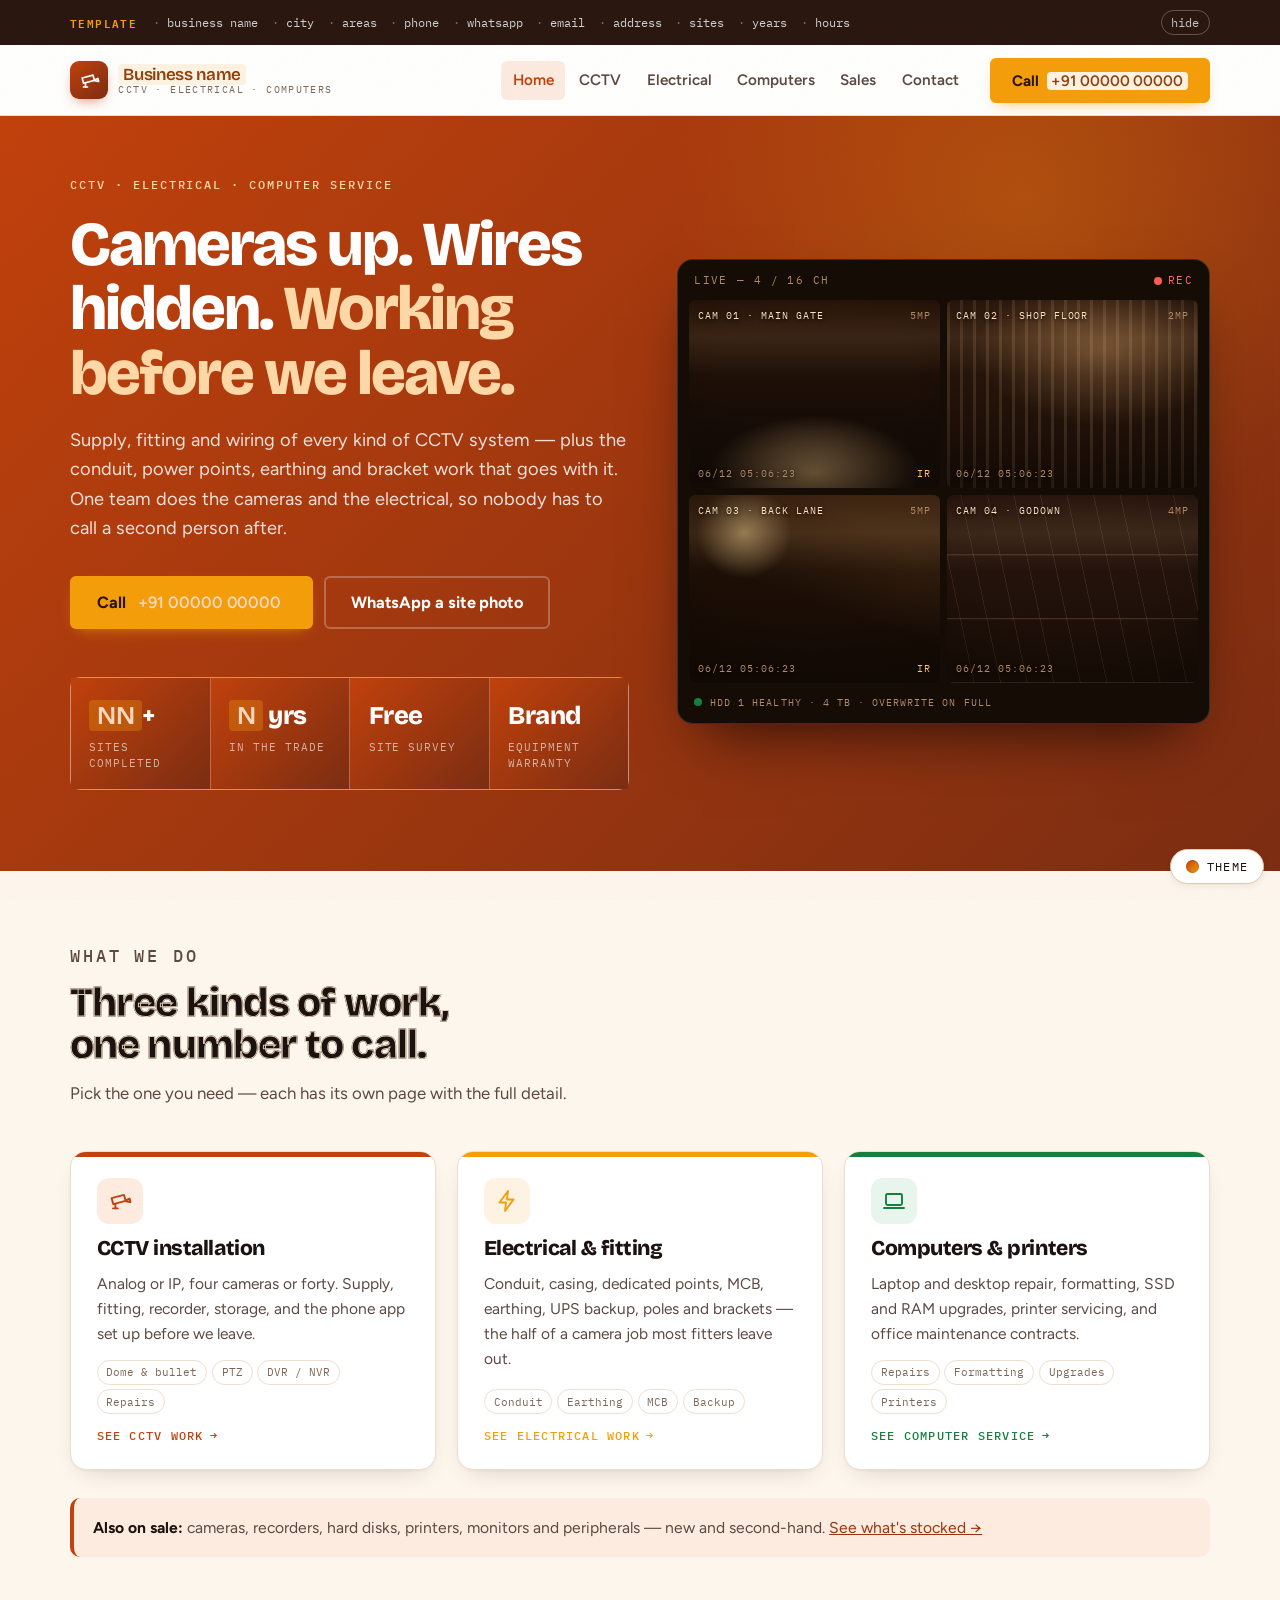
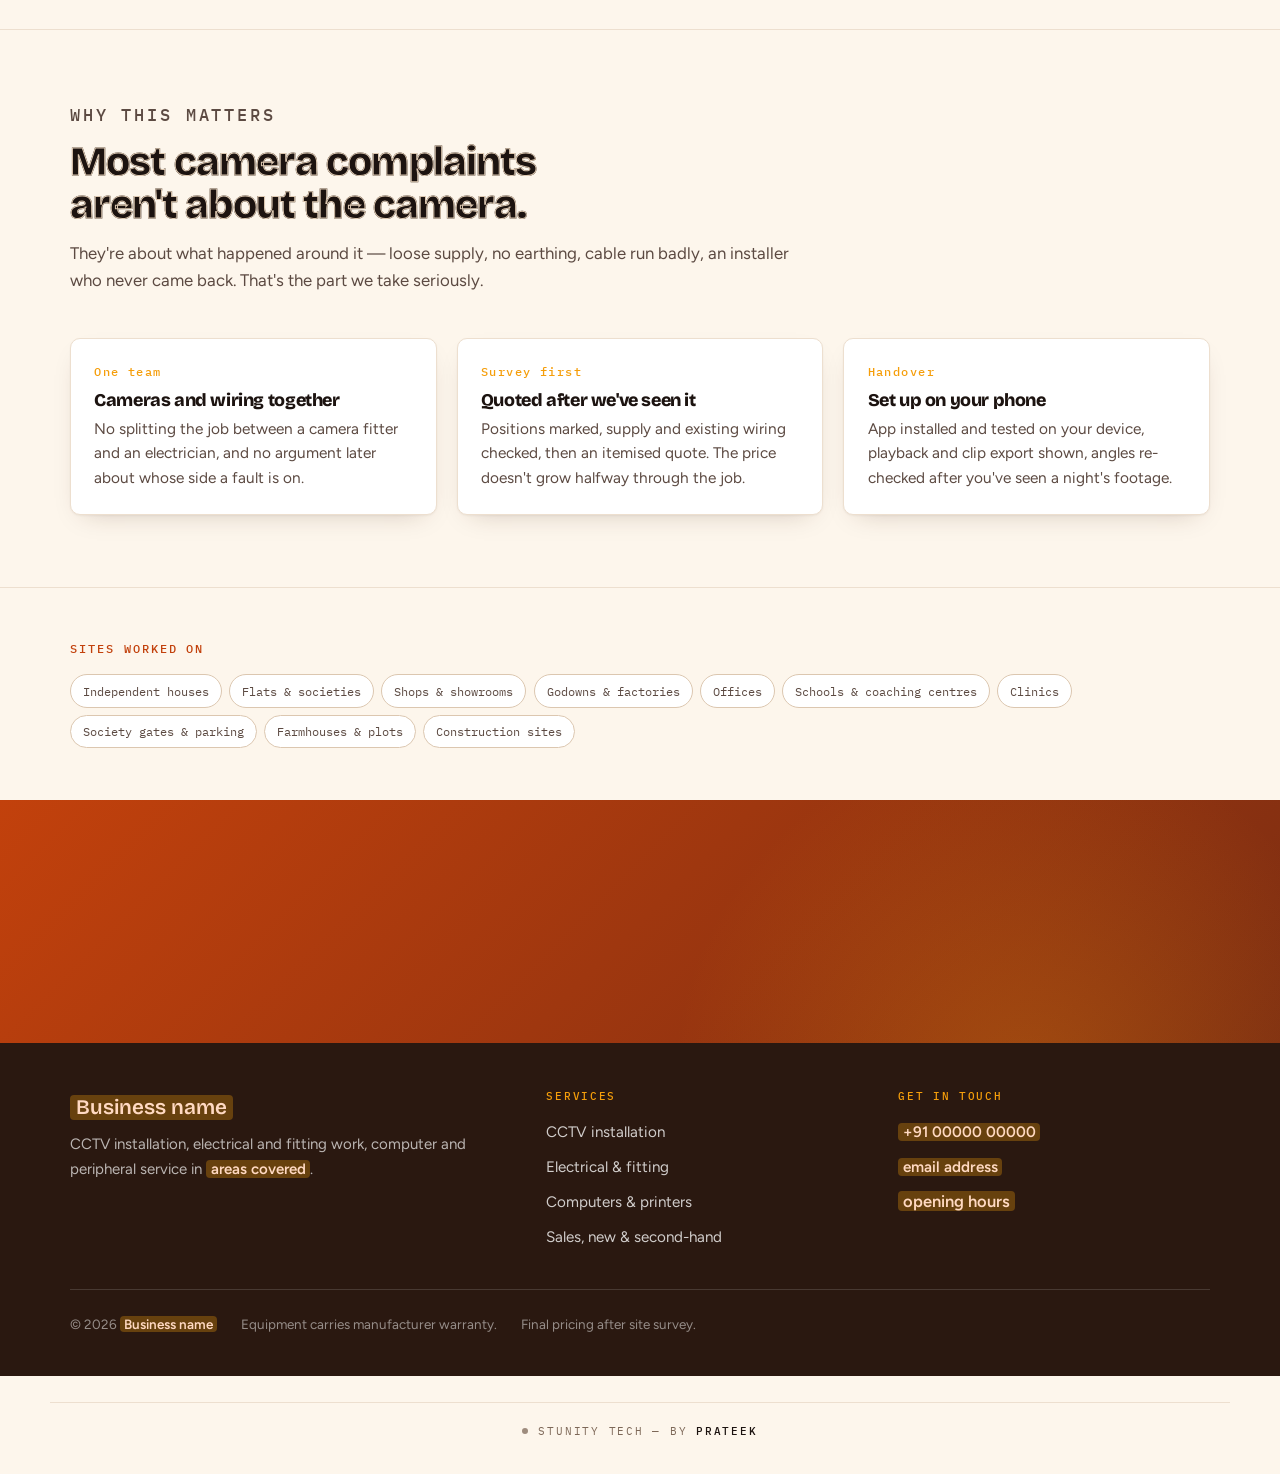
==== commit 04903ff4: "Add a live theme switcher and a hand-built motion layer Six palettes become switchable at runtime. T" ====
--- a/index.html
+++ b/index.html
@@ -9,11 +9,15 @@
 <meta property="og:type" content="website">
 <meta property="og:title" content="CCTV installation, electrical work and computer service">
 <meta property="og:description" content="Cameras fitted properly, including the wiring, power points and earthing most camera fitters leave for someone else.">
-<link rel="icon" href="data:image/svg+xml,%3Csvg xmlns='http://www.w3.org/2000/svg' viewBox='0 0 32 32'%3E%3Crect width='32' height='32' rx='7' fill='%230B5FFF'/%3E%3Cpath d='M5 12.6l13.2-3.3 1.6 5.8-13.2 3.3z' fill='%23fff'/%3E%3Cpath d='M20.4 11.7l4.8-2.3 2 7.5-5.2-.7z' fill='%23BFD6FF'/%3E%3Crect x='8' y='19.4' width='2.4' height='5' rx='.7' fill='%23BFD6FF'/%3E%3Ccircle cx='24' cy='23.5' r='3' fill='%23FF6B1A'/%3E%3C/svg%3E">
+<link rel="icon" href="data:image/svg+xml,%3Csvg xmlns='http://www.w3.org/2000/svg' viewBox='0 0 32 32'%3E%3Crect width='32' height='32' rx='7' fill='%23C2410C'/%3E%3Cpath d='M5 12.6l13.2-3.3 1.6 5.8-13.2 3.3z' fill='%23fff'/%3E%3Cpath d='M20.4 11.7l4.8-2.3 2 7.5-5.2-.7z' fill='%23FDD9B5'/%3E%3Crect x='8' y='19.4' width='2.4' height='5' rx='.7' fill='%23FDD9B5'/%3E%3Ccircle cx='24' cy='23.5' r='3' fill='%23F59E0B'/%3E%3C/svg%3E">
 <link rel="preconnect" href="https://fonts.googleapis.com">
 <link rel="preconnect" href="https://fonts.gstatic.com" crossorigin>
 <link rel="stylesheet" href="https://fonts.googleapis.com/css2?family=Bricolage+Grotesque:opsz,wdth,wght@12..96,75..100,400..800&family=Figtree:wght@400;500;600;700;800&family=IBM+Plex+Mono:wght@400;500&display=swap">
 <link rel="stylesheet" href="assets/site.css">
+<link rel="stylesheet" href="assets/themes.css">
+<link rel="stylesheet" href="assets/effects.css">
+<script src="assets/theme-switcher.js"></script>
+<script src="assets/effects.js"></script>
 
 <!-- ═══ Stunity Tech — studio credit (screen + print) ═══════════════════
      Quiet on screen, set apart from the site's own footer text. In print it
--- a/assets/site.css
+++ b/assets/site.css
@@ -624,42 +624,6 @@
   76%,100%{opacity:0;transform:translate(120%,0) scale(.95)}
 }
 
-/* Coverage sweep — a camera panning its arc, with detection rings. */
-.sweep{position:relative;width:min(330px,80%);aspect-ratio:1;margin:0 auto}
-.sweep-ring{position:absolute;inset:0;border-radius:50%;border:1px solid var(--band-line)}
-.sweep-ring.r2{inset:17%}
-.sweep-ring.r3{inset:34%}
-.sweep-cone{
-  position:absolute;inset:0;border-radius:50%;transform-origin:50% 50%;
-  background:conic-gradient(from -34deg,rgba(245,158,11,.5),rgba(245,158,11,.06) 42deg,transparent 68deg);
-  -webkit-mask:radial-gradient(circle,transparent 15%,#000 16%);
-  mask:radial-gradient(circle,transparent 15%,#000 16%);
-  animation:sweep 7s cubic-bezier(.45,0,.55,1) infinite alternate;
-}
-@keyframes sweep{from{transform:rotate(-56deg)}to{transform:rotate(56deg)}}
-.sweep-pulse{
-  position:absolute;inset:0;border-radius:50%;border:1px solid var(--honey);
-  opacity:0;animation:pulseOut 7s ease-out infinite;
-}
-.sweep-pulse.p2{animation-delay:2.3s}
-.sweep-pulse.p3{animation-delay:4.6s}
-@keyframes pulseOut{
-  0%{transform:scale(.16);opacity:.75}
-  70%{opacity:0}
-  100%{transform:scale(1);opacity:0}
-}
-.sweep-cam{
-  position:absolute;left:50%;top:50%;transform:translate(-50%,-50%);
-  width:58px;height:58px;border-radius:50%;display:grid;place-items:center;
-  background:var(--honey);color:#2A1508;box-shadow:0 10px 26px -8px rgba(0,0,0,.55);
-}
-.sweep-cam svg{width:28px;height:28px}
-.sweep-label{
-  position:absolute;left:50%;bottom:-2.1rem;transform:translateX(-50%);white-space:nowrap;
-  font-family:var(--mono);font-size:.63rem;letter-spacing:.15em;text-transform:uppercase;
-  color:var(--band-fg-3);
-}
-
 /* Hero on the CCTV page splits to make room for the sweep. */
 .hero-split{display:grid;grid-template-columns:minmax(0,1.25fr) minmax(0,1fr);
   gap:3rem;align-items:center}
@@ -669,7 +633,6 @@
 }
 
 @media (prefers-reduced-motion:reduce){
-  .tile .edge,.tile .motion,.sweep-cone,.sweep-pulse{animation:none}
+  .tile .edge,.tile .motion{animation:none}
   .tile .motion{opacity:1;transform:translate(48%,6%)}
-  .sweep-cone{transform:rotate(0deg)}
-}
+}
--- a/assets/themes.css
+++ b/assets/themes.css
@@ -0,0 +1,199 @@
+/* ============================================================================
+   SWITCHABLE PALETTES + THEME SWITCHER  —  TEMPORARY
+
+   This whole file exists so a palette can be chosen by eye on the real site.
+   To remove it once a palette is settled on:
+     1. delete this file and assets/theme-switcher.js
+     2. delete the two tags they add to each page's <head>
+     3. if the chosen palette is not Terracotta, copy its values into the
+        token block at the top of assets/site.css
+
+   Terracotta lives in :root in site.css and stays the default, so every page
+   is correct before any script runs. Each block here overrides only the hue
+   tokens. --ok stays green in every palette, because "healthy" should not be
+   warm. In dark mode all palettes share one warm dark shell and swap hues only.
+   ========================================================================== */
+
+/* ---- 02 Amber & Charcoal ---- */
+:root[data-palette="amber"]{
+  --clay:#B45309; --clay-deep:#8A5A08; --clay-ink:#8A5A08; --clay-soft:#FDF0D9;
+  --honey:#F5A524; --honey-ink:#8A5A08; --honey-soft:#FDF0D9;
+  --ink:#1C1917; --ink-2:#57504A; --ink-3:#7A716A;
+  --paper:#FAF7F2; --surface:#FFFFFF; --surface-2:#F4F0E8;
+  --line:#E7E0D6; --line-strong:#D5CBBB;
+  --band-a:#1C1917; --band-b:#3B322C; --band-em:#F5A524;
+  --band-glow:rgba(245,165,36,.2);
+  --umber:#1C1917; --umber-2:#332C26;
+}
+
+/* ---- 03 Marigold & Deep Red ---- */
+:root[data-palette="marigold"]{
+  --clay:#9F1239; --clay-deep:#4C0519; --clay-ink:#9F1239; --clay-soft:#FDECEF;
+  --honey:#F59E0B; --honey-ink:#92400E; --honey-soft:#FEF3E2;
+  --ink:#4C0519; --ink-2:#6E4050; --ink-3:#8C6472;
+  --paper:#FFF8ED; --surface:#FFFFFF; --surface-2:#FDF1E4;
+  --line:#F2E2D8; --line-strong:#E2CBBE;
+  --band-a:#9F1239; --band-b:#4C0519; --band-em:#FCD34D;
+  --band-glow:rgba(245,158,11,.28);
+  --umber:#4C0519; --umber-2:#64122C;
+}
+
+/* ---- 04 Copper & Bronze ---- */
+:root[data-palette="copper"]{
+  --clay:#B45309; --clay-deep:#54200A; --clay-ink:#92400E; --clay-soft:#FBEFDD;
+  --honey:#FBBF24; --honey-ink:#92400E; --honey-soft:#FDF3E0;
+  --ink:#292524; --ink-2:#5F544D; --ink-3:#82756C;
+  --paper:#FAF5EF; --surface:#FFFFFF; --surface-2:#F5EDE3;
+  --line:#E9DFD3; --line-strong:#D8C9B8;
+  --band-a:#B45309; --band-b:#54200A; --band-em:#FBBF24;
+  --band-glow:rgba(251,191,36,.26);
+  --umber:#292524; --umber-2:#3D352F;
+}
+
+/* ---- 05 Saffron & Teak ---- */
+:root[data-palette="saffron"]{
+  --clay:#C2410C; --clay-deep:#4A2C17; --clay-ink:#9A5B08; --clay-soft:#FBEBD5;
+  --honey:#D97706; --honey-ink:#8A4A05; --honey-soft:#FBEBD5;
+  --ink:#3B2413; --ink-2:#6B5340; --ink-3:#8B7359;
+  --paper:#FDF4E3; --surface:#FFFFFF; --surface-2:#F8ECD9;
+  --line:#EEDFC8; --line-strong:#DCC8A9;
+  --band-a:#E8590C; --band-b:#4A2C17; --band-em:#FFE08A;
+  --band-glow:rgba(255,224,138,.24);
+  --umber:#3B2413; --umber-2:#4F3320;
+}
+
+/* ---- 06 Chilli & Cream ---- */
+:root[data-palette="chilli"]{
+  --clay:#B91C1C; --clay-deep:#450A0A; --clay-ink:#991B1B; --clay-soft:#FDEAE6;
+  --honey:#F59E0B; --honey-ink:#92400E; --honey-soft:#FEF3E2;
+  --ink:#450A0A; --ink-2:#6B4238; --ink-3:#8A5C50;
+  --paper:#FEF7ED; --surface:#FFFFFF; --surface-2:#FCEFE2;
+  --line:#F3E3D6; --line-strong:#E5CBBA;
+  --band-a:#B91C1C; --band-b:#450A0A; --band-em:#FCD34D;
+  --band-glow:rgba(252,211,77,.24);
+  --umber:#450A0A; --umber-2:#5E1414;
+}
+
+/* ---- dark variants ------------------------------------------------------
+   Written twice, matching how site.css structures its tokens: once behind the
+   OS preference, once behind an explicit data-theme, so neither can strand
+   the other. Only hues change; the warm dark shell comes from site.css.
+   ---------------------------------------------------------------------- */
+@media (prefers-color-scheme:dark){
+  :root[data-palette="amber"]:not([data-theme="light"]){
+    --clay:#F5A524; --clay-deep:#D98806; --clay-ink:#FFCF6B; --clay-soft:#3A2A0C;
+    --honey:#FBBF24; --honey-ink:#FCD34D; --honey-soft:#3B2A0C;
+    --band-a:#2A2420; --band-b:#16120F; --band-em:#F5A524;
+    --band-glow:rgba(245,165,36,.18); --umber:#2A2420; --umber-2:#3A322C;
+  }
+  :root[data-palette="marigold"]:not([data-theme="light"]){
+    --clay:#FB7185; --clay-deep:#E11D48; --clay-ink:#FDA4B8; --clay-soft:#3E0A1A;
+    --honey:#FBBF24; --honey-ink:#FCD34D; --honey-soft:#3B2A0C;
+    --band-a:#6B0F2A; --band-b:#37060F; --band-em:#FCD34D;
+    --band-glow:rgba(251,191,36,.2); --umber:#3E0A1A; --umber-2:#52122A;
+  }
+  :root[data-palette="copper"]:not([data-theme="light"]){
+    --clay:#D97706; --clay-deep:#B45309; --clay-ink:#FBBF24; --clay-soft:#3A2810;
+    --honey:#FBBF24; --honey-ink:#FCD34D; --honey-soft:#3B2A0C;
+    --band-a:#6B3308; --band-b:#331504; --band-em:#FBBF24;
+    --band-glow:rgba(251,191,36,.22); --umber:#2E2823; --umber-2:#3E3730;
+  }
+  :root[data-palette="saffron"]:not([data-theme="light"]){
+    --clay:#F97316; --clay-deep:#C2410C; --clay-ink:#FDBA8C; --clay-soft:#3A2210;
+    --honey:#E8930C; --honey-ink:#FFC961; --honey-soft:#3A2A0C;
+    --band-a:#6B3D1A; --band-b:#2E1B0C; --band-em:#FFE08A;
+    --band-glow:rgba(255,224,138,.2); --umber:#33240F; --umber-2:#45311A;
+  }
+  :root[data-palette="chilli"]:not([data-theme="light"]){
+    --clay:#EF4444; --clay-deep:#B91C1C; --clay-ink:#FCA5A5; --clay-soft:#3E1212;
+    --honey:#FBBF24; --honey-ink:#FCD34D; --honey-soft:#3B2A0C;
+    --band-a:#7F1D1D; --band-b:#3B0A0A; --band-em:#FCD34D;
+    --band-glow:rgba(252,211,77,.2); --umber:#3B0A0A; --umber-2:#511616;
+  }
+}
+:root[data-theme="dark"][data-palette="amber"]{
+  --clay:#F5A524; --clay-deep:#D98806; --clay-ink:#FFCF6B; --clay-soft:#3A2A0C;
+  --honey:#FBBF24; --honey-ink:#FCD34D; --honey-soft:#3B2A0C;
+  --band-a:#2A2420; --band-b:#16120F; --band-em:#F5A524;
+  --band-glow:rgba(245,165,36,.18); --umber:#2A2420; --umber-2:#3A322C;
+}
+:root[data-theme="dark"][data-palette="marigold"]{
+  --clay:#FB7185; --clay-deep:#E11D48; --clay-ink:#FDA4B8; --clay-soft:#3E0A1A;
+  --honey:#FBBF24; --honey-ink:#FCD34D; --honey-soft:#3B2A0C;
+  --band-a:#6B0F2A; --band-b:#37060F; --band-em:#FCD34D;
+  --band-glow:rgba(251,191,36,.2); --umber:#3E0A1A; --umber-2:#52122A;
+}
+:root[data-theme="dark"][data-palette="copper"]{
+  --clay:#D97706; --clay-deep:#B45309; --clay-ink:#FBBF24; --clay-soft:#3A2810;
+  --honey:#FBBF24; --honey-ink:#FCD34D; --honey-soft:#3B2A0C;
+  --band-a:#6B3308; --band-b:#331504; --band-em:#FBBF24;
+  --band-glow:rgba(251,191,36,.22); --umber:#2E2823; --umber-2:#3E3730;
+}
+:root[data-theme="dark"][data-palette="saffron"]{
+  --clay:#F97316; --clay-deep:#C2410C; --clay-ink:#FDBA8C; --clay-soft:#3A2210;
+  --honey:#E8930C; --honey-ink:#FFC961; --honey-soft:#3A2A0C;
+  --band-a:#6B3D1A; --band-b:#2E1B0C; --band-em:#FFE08A;
+  --band-glow:rgba(255,224,138,.2); --umber:#33240F; --umber-2:#45311A;
+}
+:root[data-theme="dark"][data-palette="chilli"]{
+  --clay:#EF4444; --clay-deep:#B91C1C; --clay-ink:#FCA5A5; --clay-soft:#3E1212;
+  --honey:#FBBF24; --honey-ink:#FCD34D; --honey-soft:#3B2A0C;
+  --band-a:#7F1D1D; --band-b:#3B0A0A; --band-em:#FCD34D;
+  --band-glow:rgba(252,211,77,.2); --umber:#3B0A0A; --umber-2:#511616;
+}
+
+/* ============================================================================
+   The switcher control itself
+   ========================================================================== */
+.tsw{position:fixed;right:1rem;bottom:1rem;z-index:85;font-family:var(--mono)}
+
+.tsw-btn{
+  display:flex;align-items:center;gap:.5rem;cursor:pointer;
+  background:var(--surface);color:var(--ink);border:1px solid var(--line-strong);
+  border-radius:999px;padding:.55rem .9rem;
+  font-family:var(--mono);font-size:.72rem;letter-spacing:.12em;text-transform:uppercase;
+  box-shadow:var(--shadow-lift);
+  transition:transform .14s ease,border-color .16s ease;
+}
+.tsw-btn:hover{transform:translateY(-2px);border-color:var(--clay)}
+.tsw-btn .bead{
+  width:13px;height:13px;border-radius:50%;flex:none;
+  background:linear-gradient(135deg,var(--band-a),var(--honey));
+  box-shadow:inset 0 0 0 1px rgba(0,0,0,.18);
+}
+
+.tsw-panel{
+  position:absolute;right:0;bottom:calc(100% + .6rem);width:234px;
+  background:var(--surface);border:1px solid var(--line-strong);border-radius:var(--r);
+  box-shadow:var(--shadow-lift);padding:.85rem;display:grid;gap:.4rem;
+}
+.tsw-panel[hidden]{display:none!important}
+.tsw-panel h4{
+  margin:0 0 .15rem;font-family:var(--mono);font-weight:500;font-size:.64rem;
+  letter-spacing:.14em;text-transform:uppercase;color:var(--ink-3);
+}
+
+.tsw-opt{
+  display:flex;align-items:center;gap:.6rem;width:100%;cursor:pointer;text-align:left;
+  background:none;border:1px solid transparent;border-radius:var(--r-sm);
+  padding:.4rem .45rem;font-family:var(--sans);font-size:.85rem;font-weight:600;
+  color:var(--ink-2);transition:background .13s ease,color .13s ease;
+}
+.tsw-opt:hover{background:var(--surface-2);color:var(--ink)}
+.tsw-opt[aria-pressed="true"]{border-color:var(--clay);color:var(--ink);background:var(--clay-soft)}
+.tsw-opt .sw{
+  width:22px;height:22px;border-radius:6px;flex:none;
+  box-shadow:inset 0 0 0 1px rgba(0,0,0,.16);
+}
+
+.tsw-note{
+  font-size:.68rem;line-height:1.45;color:var(--ink-3);
+  border-top:1px solid var(--line);padding-top:.5rem;margin:.2rem 0 0;
+}
+
+@media (max-width:520px){
+  .tsw{right:.65rem;bottom:.65rem}
+  .tsw-btn .lbl{display:none}
+  .tsw-panel{width:min(76vw,234px)}
+}
+@media print{.tsw{display:none}}
--- a/assets/effects.css
+++ b/assets/effects.css
@@ -0,0 +1,207 @@
+/* ============================================================================
+   MOTION LAYER
+
+   Kept in its own file so the colour system in site.css stays readable.
+
+   Two ideas run through everything here:
+     1. Rest beats. Looping animations idle through most of their timeline, so
+        the page feels alive without ever looking busy.
+     2. Two easing curves only. --ease for anything that reveals or sweeps,
+        --ease-spring (which overshoots) for anything a finger touches.
+
+   Everything stops under prefers-reduced-motion — see the last block.
+   ========================================================================== */
+
+:root{
+  --ease:cubic-bezier(.2,.8,.2,1);
+  --ease-spring:cubic-bezier(.34,1.56,.64,1);
+}
+
+/* --------------------------------------------------------------------------
+   1. GRAIN
+   A single fixed turbulence layer. Stops the large flat warm areas reading
+   as a default background. Multiplies on light so it darkens rather than
+   washing out; sits under the switcher and toast, over everything else.
+   -------------------------------------------------------------------------- */
+body::after{
+  content:"";position:fixed;inset:0;pointer-events:none;z-index:70;
+  opacity:.045;mix-blend-mode:multiply;
+  background-image:url("data:image/svg+xml;utf8,<svg xmlns='http://www.w3.org/2000/svg' width='160' height='160'><filter id='n'><feTurbulence type='fractalNoise' baseFrequency='.9' numOctaves='3' stitchTiles='stitch'/></filter><rect width='100%' height='100%' filter='url(%23n)'/></svg>");
+}
+@media (prefers-color-scheme:dark){
+  :root:not([data-theme="light"]) body::after{opacity:.05;mix-blend-mode:normal}
+}
+:root[data-theme="dark"] body::after{opacity:.05;mix-blend-mode:normal}
+
+/* --------------------------------------------------------------------------
+   2. SCROLL REVEAL
+   Gated on .js, which effects.js sets on <html> before the body parses. With
+   JS off nothing is ever hidden, so content can't be stranded invisible.
+   The hero is deliberately excluded: the first screen must be there at rest.
+   -------------------------------------------------------------------------- */
+.js .sec-head,
+.js .door,
+.js .card,
+.js .steps>li,
+.js .spec-row,
+.js .checks>li,
+.js .panel,
+.js .reach>a,
+.js .sheet,
+.js #calc,
+.js .note,
+.js .cover,
+.js .sale>div,
+.js .cta-band .inner{
+  opacity:0;transform:translateY(22px);
+  transition:opacity .8s var(--ease),transform .8s var(--ease);
+}
+.js .is-in{opacity:1;transform:none}
+
+/* Children of a revealed group come in behind it, 70ms apart. Set from CSS
+   rather than JS so there is no second pass over the DOM. */
+.js .doors>.door:nth-child(2),
+.js .cards>.card:nth-child(2),
+.js .steps>li:nth-child(2){transition-delay:.07s}
+.js .doors>.door:nth-child(3),
+.js .cards>.card:nth-child(3),
+.js .steps>li:nth-child(3){transition-delay:.14s}
+.js .steps>li:nth-child(4){transition-delay:.21s}
+.js .checks>li:nth-child(2){transition-delay:.05s}
+.js .checks>li:nth-child(3){transition-delay:.1s}
+.js .checks>li:nth-child(4){transition-delay:.15s}
+.js .checks>li:nth-child(5){transition-delay:.2s}
+
+/* --------------------------------------------------------------------------
+   3. PAINTED HEADINGS
+   Section headings arrive as outlines, then a hard-edged gradient paints the
+   fill left to right. The 50% hard stop is what makes it read as a paint
+   rather than a fade. effects.js adds .painted afterwards so the heading
+   ends up as ordinary solid text.
+   -------------------------------------------------------------------------- */
+.js .sec-head h2:not(.painted){
+  color:transparent;
+  -webkit-text-stroke:1px var(--line-strong);
+  background:linear-gradient(90deg,var(--ink) 0 50%,transparent 50%) 100% 0 / 200% 100% no-repeat;
+  -webkit-background-clip:text;background-clip:text;
+  transition:background-position 1.2s var(--ease) .15s;
+}
+.js .sec-head.is-in h2:not(.painted){background-position:0 0}
+/* On a colour band the outline and paint both have to flip to the band's ink. */
+.js .band .sec-head h2:not(.painted){
+  -webkit-text-stroke-color:var(--band-line);
+  background-image:linear-gradient(90deg,var(--band-fg) 0 50%,transparent 50%);
+}
+
+/* --------------------------------------------------------------------------
+   4. SPOTLIGHT EDGE
+   A 1px ring lit where the cursor is, masked to the border only. Coordinates
+   come from effects.js as --mx / --my.
+   -------------------------------------------------------------------------- */
+.spot{position:relative}
+.spot::after{
+  content:"";position:absolute;inset:0;z-index:2;pointer-events:none;
+  border-radius:inherit;padding:1px;
+  background:radial-gradient(240px circle at var(--mx,50%) var(--my,50%),var(--clay),transparent 70%);
+  -webkit-mask:linear-gradient(#000 0 0) content-box,linear-gradient(#000 0 0);
+          mask:linear-gradient(#000 0 0) content-box,linear-gradient(#000 0 0);
+  -webkit-mask-composite:xor;mask-composite:exclude;
+  opacity:0;transition:opacity .35s var(--ease);
+}
+.spot:hover::after{opacity:1}
+
+/* --------------------------------------------------------------------------
+   5. TACTILITY
+   Spring easing on the things a finger touches. Magnetic pull on the primary
+   button is applied inline by effects.js; the spring here is what snaps it
+   back when the cursor leaves.
+   -------------------------------------------------------------------------- */
+.btn{transition:transform .35s var(--ease-spring),background .2s,border-color .2s,box-shadow .35s var(--ease);will-change:transform}
+.btn:active{transform:scale(.97)}
+.door,.card,.reach a{transition:transform .35s var(--ease-spring),box-shadow .3s var(--ease),border-color .2s}
+.tsw-btn{transition:transform .35s var(--ease-spring),border-color .2s}
+
+/* --------------------------------------------------------------------------
+   6. THE INSTALLATION SCENE  (cctv.html)
+   An inline SVG elevation: three cameras on a building, coverage cones, and
+   cable runs down to a recorder. No images anywhere.
+   -------------------------------------------------------------------------- */
+.scene{width:100%;height:auto;display:block;overflow:visible}
+.scene-wrap{position:relative;width:min(480px,100%);margin:0 auto}
+
+/* Signal travelling down each cable to the recorder. The dash pattern is
+   3+11 = 14 units and the offset runs to -28, exactly two periods, so the
+   loop is seamless with no visible jump. */
+.scene .sig{
+  stroke-dasharray:3 11;
+  animation:sig 1.4s linear infinite;
+}
+@keyframes sig{to{stroke-dashoffset:-28}}
+
+/* Coverage cones breathe very slowly. The second is given a negative delay
+   so the pair is permanently out of phase without a second keyframe block. */
+.scene .cone{transform-box:fill-box;transform-origin:top center;animation:cone 9s ease-in-out infinite alternate}
+.scene .cone-b{animation-delay:-4.5s}
+.scene .cone-c{animation-delay:-2.2s}
+@keyframes cone{from{transform:rotate(-7deg)}to{transform:rotate(7deg)}}
+
+/* Recorder LED. steps(2) because a recorder light blinks, it does not fade. */
+.scene .led{animation:led 1.8s steps(2) infinite}
+@keyframes led{50%{opacity:.3}}
+
+/* Detection ring, with a long rest so it reads as an event, not a pulse. */
+.scene .ping{transform-box:fill-box;transform-origin:center;animation:ping 4.4s var(--ease) infinite}
+@keyframes ping{
+  0%{transform:scale(.35);opacity:.85}
+  70%,100%{transform:scale(1.9);opacity:0}
+}
+
+/* Floating spec labels beside the scene, counter-phased the same way. */
+.scene-tag{
+  position:absolute;display:flex;align-items:center;gap:.45rem;
+  background:var(--surface);color:var(--ink);
+  border:1px solid var(--line);border-radius:999px;
+  padding:.34rem .7rem;box-shadow:var(--shadow-lift);
+  font-family:var(--mono);font-size:.64rem;letter-spacing:.06em;text-transform:uppercase;
+  animation:bob 6s ease-in-out infinite;white-space:nowrap;
+}
+.scene-tag b{font-weight:500;color:var(--clay-ink)}
+.scene-tag-1{left:-8%;top:26%}
+.scene-tag-2{right:-6%;bottom:14%;animation-delay:-3s}
+@keyframes bob{50%{transform:translateY(-8px)}}
+@media (max-width:900px){
+  .scene-tag-1{left:0;top:8%}
+  .scene-tag-2{right:0;bottom:6%}
+}
+@media (max-width:560px){
+  .scene-tag{font-size:.58rem;padding:.28rem .55rem}
+}
+
+/* --------------------------------------------------------------------------
+   7. STAT COUNTERS
+   Tabular figures so the number does not jitter in width while counting.
+   -------------------------------------------------------------------------- */
+.stats dt{font-variant-numeric:tabular-nums}
+
+/* --------------------------------------------------------------------------
+   8. REDUCED MOTION
+   Near-zero durations rather than animation:none, so anything whose end state
+   matters still lands there. iteration-count:1 kills the infinite loops. The
+   reveal and heading resets are essential: without them, killing the
+   transition would strand content at opacity 0 or as transparent outlines.
+   -------------------------------------------------------------------------- */
+@media (prefers-reduced-motion:reduce){
+  *,*::before,*::after{
+    animation-duration:.001ms!important;
+    animation-iteration-count:1!important;
+    transition-duration:.001ms!important;
+  }
+  html{scroll-behavior:auto}
+  .js .sec-head,.js .door,.js .card,.js .steps>li,.js .spec-row,.js .checks>li,
+  .js .panel,.js .reach>a,.js .sheet,.js #calc,.js .note,.js .cover,
+  .js .sale>div,.js .cta-band .inner{opacity:1;transform:none}
+  .js .sec-head h2:not(.painted){
+    color:var(--ink);-webkit-text-stroke:0;background:none;
+  }
+  .js .band .sec-head h2:not(.painted){color:var(--band-fg)}
+}
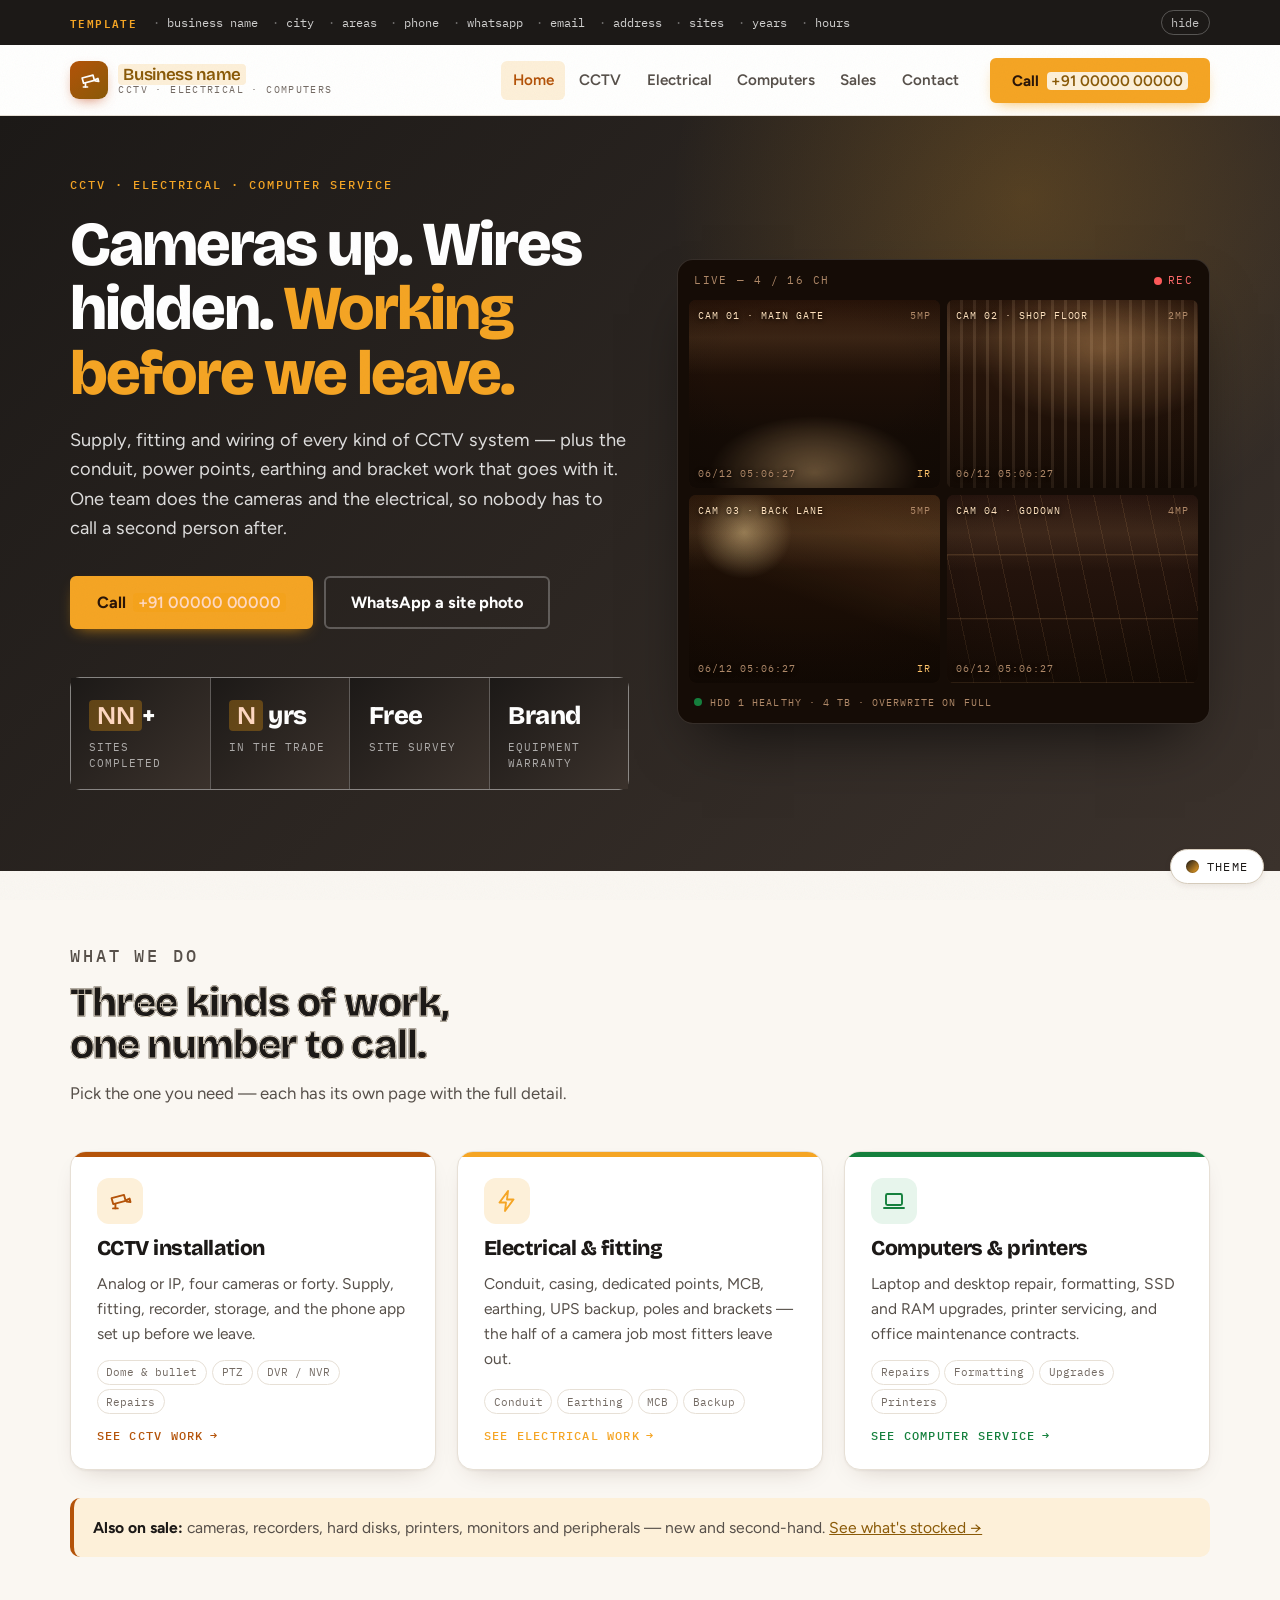
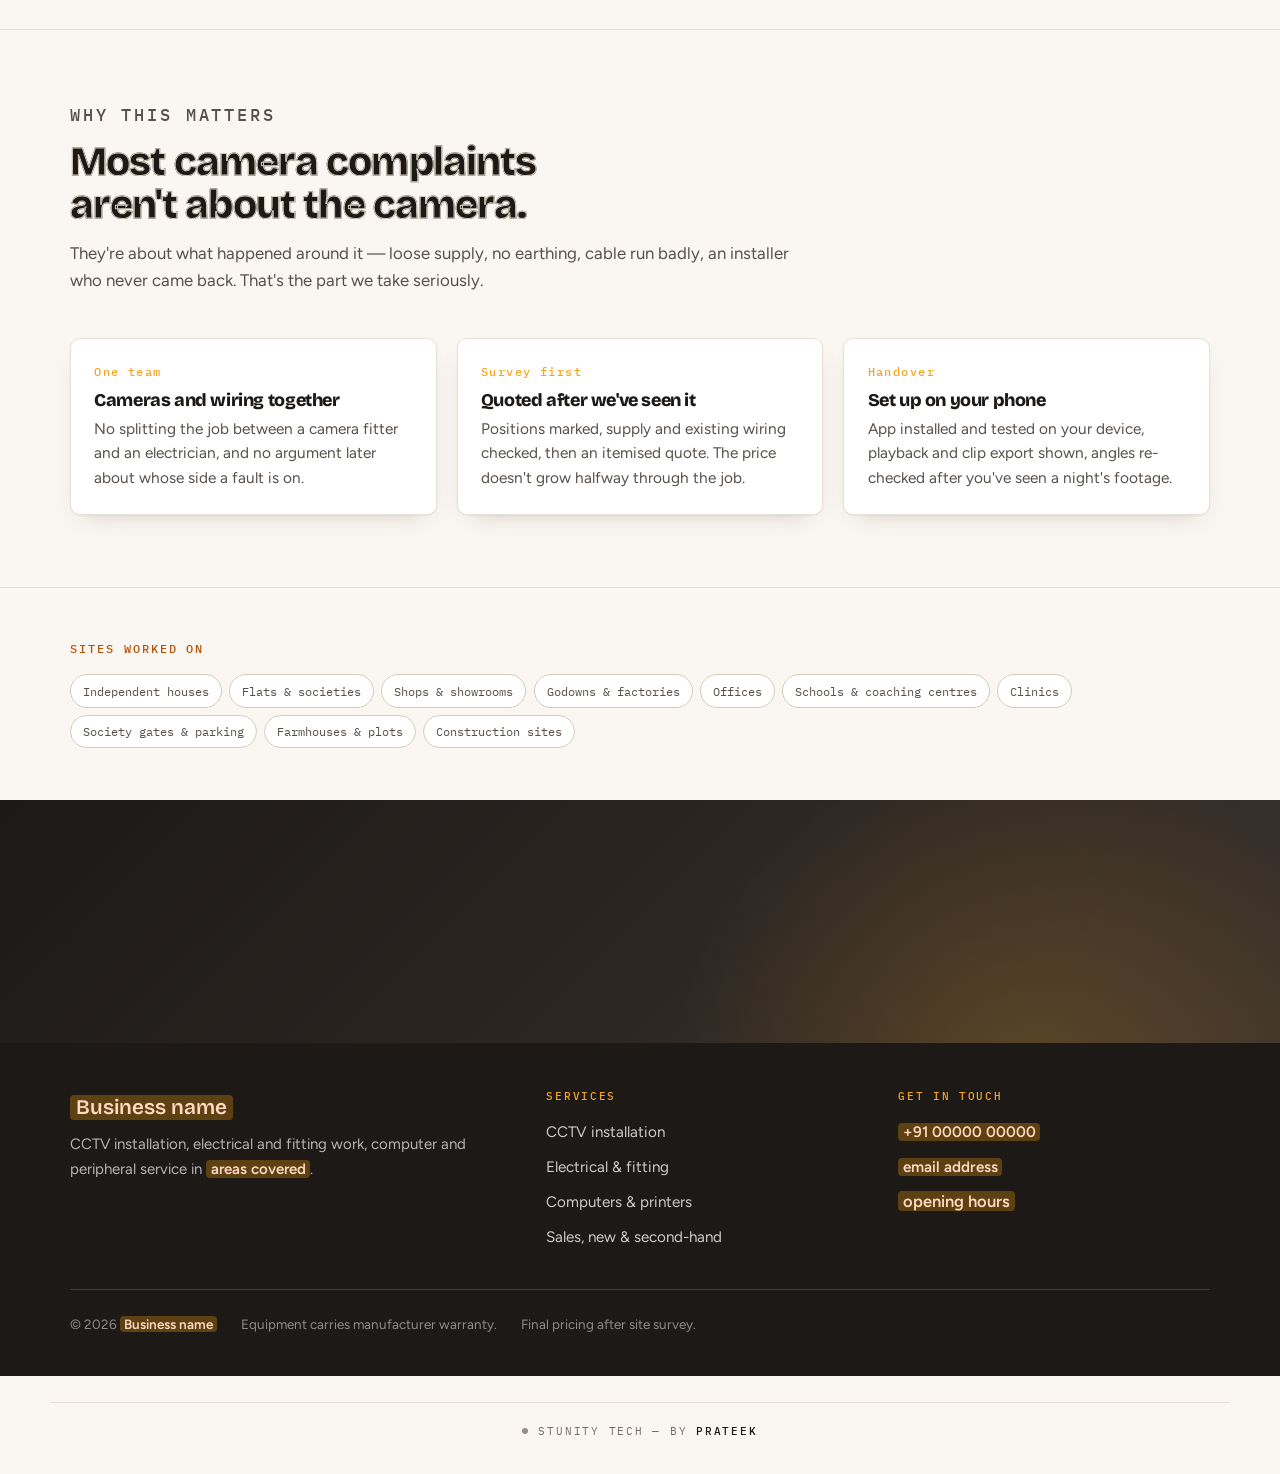
==== commit f611e7e5: "Make Amber & Charcoal the default palette A two-way swap, not a copy. Amber's values move into the :" ====
--- a/index.html
+++ b/index.html
@@ -5,11 +5,11 @@
 <meta name="viewport" content="width=device-width, initial-scale=1">
 <title>CCTV Installation, Electrical Work &amp; Computer Service</title>
 <meta name="description" content="CCTV supply, installation and service, along with the electrical, conduit and fitting work that goes with it. Also computer, laptop and printer repair, and sales of new and second-hand peripherals.">
-<meta name="theme-color" content="#C2410C">
+<meta name="theme-color" content="#1C1917">
 <meta property="og:type" content="website">
 <meta property="og:title" content="CCTV installation, electrical work and computer service">
 <meta property="og:description" content="Cameras fitted properly, including the wiring, power points and earthing most camera fitters leave for someone else.">
-<link rel="icon" href="data:image/svg+xml,%3Csvg xmlns='http://www.w3.org/2000/svg' viewBox='0 0 32 32'%3E%3Crect width='32' height='32' rx='7' fill='%23C2410C'/%3E%3Cpath d='M5 12.6l13.2-3.3 1.6 5.8-13.2 3.3z' fill='%23fff'/%3E%3Cpath d='M20.4 11.7l4.8-2.3 2 7.5-5.2-.7z' fill='%23FDD9B5'/%3E%3Crect x='8' y='19.4' width='2.4' height='5' rx='.7' fill='%23FDD9B5'/%3E%3Ccircle cx='24' cy='23.5' r='3' fill='%23F59E0B'/%3E%3C/svg%3E">
+<link rel="icon" href="data:image/svg+xml,%3Csvg xmlns='http://www.w3.org/2000/svg' viewBox='0 0 32 32'%3E%3Crect width='32' height='32' rx='7' fill='%231C1917'/%3E%3Cpath d='M5 12.6l13.2-3.3 1.6 5.8-13.2 3.3z' fill='%23fff'/%3E%3Cpath d='M20.4 11.7l4.8-2.3 2 7.5-5.2-.7z' fill='%23D9CFC2'/%3E%3Crect x='8' y='19.4' width='2.4' height='5' rx='.7' fill='%23D9CFC2'/%3E%3Ccircle cx='24' cy='23.5' r='3' fill='%23F5A524'/%3E%3C/svg%3E">
 <link rel="preconnect" href="https://fonts.googleapis.com">
 <link rel="preconnect" href="https://fonts.gstatic.com" crossorigin>
 <link rel="stylesheet" href="https://fonts.googleapis.com/css2?family=Bricolage+Grotesque:opsz,wdth,wght@12..96,75..100,400..800&family=Figtree:wght@400;500;600;700;800&family=IBM+Plex+Mono:wght@400;500&display=swap">
--- a/assets/site.css
+++ b/assets/site.css
@@ -12,30 +12,30 @@
 :root{
   color-scheme:light dark;
 
-  /* Terracotta — the brand hue. Hero bands, links, active states. */
-  --clay:#C2410C;
-  --clay-deep:#7C2D12;
-  --clay-ink:#9A3412;
-  --clay-soft:#FDEBE0;
+  /* Amber & Charcoal — the brand hues. Hero bands, links, active states. */
+  --clay:#B45309;
+  --clay-deep:#8A5A08;
+  --clay-ink:#8A5A08;
+  --clay-soft:#FDF0D9;
 
   /* Honey — the accent that does the asking. Call buttons, highlights. */
-  --honey:#F59E0B;
-  --honey-ink:#92400E;
-  --honey-soft:#FEF3E2;
+  --honey:#F5A524;
+  --honey-ink:#8A5A08;
+  --honey-soft:#FDF0D9;
 
   /* Status only — never decorative. */
   --ok:#15803D;
   --ok-ink:#14532D;
   --ok-soft:#E7F5EC;
 
-  --ink:#1C1310;
-  --ink-2:#5C4A42;
-  --ink-3:#7D6858;
-  --paper:#FDF6EC;
+  --ink:#1C1917;
+  --ink-2:#57504A;
+  --ink-3:#746B64;
+  --paper:#FAF7F2;
   --surface:#FFFFFF;
-  --surface-2:#FAF1E4;
-  --line:#EDDFCF;
-  --line-strong:#DCC7B0;
+  --surface-2:#F4F0E8;
+  --line:#E7E0D6;
+  --line-strong:#D5CBBB;
 
   /* Aliases for the Stunity Tech studio credit. These point at tokens that
      are themselves redefined per theme, so the credit follows light and dark
@@ -44,18 +44,18 @@
   --line-soft:var(--line);
 
   /* Filled colour bands (hero, CTA strips, footer, setup strip) */
-  --band-a:#C2410C;
-  --band-b:#7C2D12;
+  --band-a:#1C1917;
+  --band-b:#3B322C;
   --band-fg:#FFFFFF;
   --band-fg-2:rgba(255,255,255,.85);
   --band-fg-3:rgba(255,255,255,.62);
   --band-line:rgba(255,255,255,.26);
-  --band-glow:rgba(245,158,11,.24);
-  --band-em:#FFD9A8;
+  --band-glow:rgba(245,165,36,.2);
+  --band-em:#F5A524;
 
   /* Warm dark, used wherever a near-black block is needed. */
-  --umber:#2A1810;
-  --umber-2:#3B2318;
+  --umber:#1C1917;
+  --umber-2:#332C26;
 
   /* The camera grid is a screen: it keeps its own warm night palette in
      both themes, the way an IR feed actually looks. */
@@ -77,10 +77,10 @@
 
 @media (prefers-color-scheme:dark){
   :root:not([data-theme="light"]){
-    --clay:#F97316;
-    --clay-deep:#EA580C;
-    --clay-ink:#FDBA8C;
-    --clay-soft:#3A1C0E;
+    --clay:#F5A524;
+    --clay-deep:#D98806;
+    --clay-ink:#FFCF6B;
+    --clay-soft:#3A2A0C;
 
     --honey:#FBBF24;
     --honey-ink:#FCD34D;
@@ -99,27 +99,27 @@
     --line:#3A2820;
     --line-strong:#52392C;
 
-    --band-a:#7C2D12;
-    --band-b:#3F1A08;
+    --band-a:#2A2420;
+    --band-b:#16120F;
     --band-fg:#FFFFFF;
     --band-fg-2:rgba(255,255,255,.8);
     --band-fg-3:rgba(255,255,255,.58);
     --band-line:rgba(255,255,255,.2);
-    --band-glow:rgba(251,191,36,.2);
-    --band-em:#FFD9A8;
-
-    --umber:#2C1D14;
-    --umber-2:#3B2318;
+    --band-glow:rgba(245,165,36,.18);
+    --band-em:#F5A524;
+
+    --umber:#2A2420;
+    --umber-2:#3A322C;
 
     --shadow:0 1px 2px rgba(0,0,0,.5),0 12px 30px -16px rgba(0,0,0,.8);
     --shadow-lift:0 2px 8px rgba(0,0,0,.55),0 26px 50px -22px rgba(0,0,0,.9);
   }
 }
 :root[data-theme="dark"]{
-  --clay:#F97316;
-  --clay-deep:#EA580C;
-  --clay-ink:#FDBA8C;
-  --clay-soft:#3A1C0E;
+  --clay:#F5A524;
+  --clay-deep:#D98806;
+  --clay-ink:#FFCF6B;
+  --clay-soft:#3A2A0C;
   --honey:#FBBF24;
   --honey-ink:#FCD34D;
   --honey-soft:#3B2A0C;
@@ -134,16 +134,16 @@
   --surface-2:#2C1D14;
   --line:#3A2820;
   --line-strong:#52392C;
-  --band-a:#7C2D12;
-  --band-b:#3F1A08;
+  --band-a:#2A2420;
+  --band-b:#16120F;
   --band-fg:#FFFFFF;
   --band-fg-2:rgba(255,255,255,.8);
   --band-fg-3:rgba(255,255,255,.58);
   --band-line:rgba(255,255,255,.2);
-  --band-glow:rgba(251,191,36,.2);
-  --band-em:#FFD9A8;
-  --umber:#2C1D14;
-  --umber-2:#3B2318;
+  --band-glow:rgba(245,165,36,.18);
+  --band-em:#F5A524;
+  --umber:#2A2420;
+  --umber-2:#3A322C;
   --shadow:0 1px 2px rgba(0,0,0,.5),0 12px 30px -16px rgba(0,0,0,.8);
   --shadow-lift:0 2px 8px rgba(0,0,0,.55),0 26px 50px -22px rgba(0,0,0,.9);
 }
--- a/assets/themes.css
+++ b/assets/themes.css
@@ -5,25 +5,27 @@
    To remove it once a palette is settled on:
      1. delete this file and assets/theme-switcher.js
      2. delete the two tags they add to each page's <head>
-     3. if the chosen palette is not Terracotta, copy its values into the
-        token block at the top of assets/site.css
-
-   Terracotta lives in :root in site.css and stays the default, so every page
-   is correct before any script runs. Each block here overrides only the hue
-   tokens. --ok stays green in every palette, because "healthy" should not be
-   warm. In dark mode all palettes share one warm dark shell and swap hues only.
+     3. if the chosen palette is not Amber & Charcoal, copy its values into
+        the token block at the top of assets/site.css, and set DEFAULT in
+        theme-switcher.js to match
+
+   Amber & Charcoal is the default and lives in :root in site.css, so it has
+   no block here: the default deliberately carries no data-palette attribute.
+   Each block below overrides only the hue tokens. --ok stays green in every
+   palette, because "healthy" should not be warm. In dark mode all palettes
+   share the one warm shell from site.css and swap hues only.
    ========================================================================== */
 
-/* ---- 02 Amber & Charcoal ---- */
-:root[data-palette="amber"]{
-  --clay:#B45309; --clay-deep:#8A5A08; --clay-ink:#8A5A08; --clay-soft:#FDF0D9;
-  --honey:#F5A524; --honey-ink:#8A5A08; --honey-soft:#FDF0D9;
-  --ink:#1C1917; --ink-2:#57504A; --ink-3:#7A716A;
-  --paper:#FAF7F2; --surface:#FFFFFF; --surface-2:#F4F0E8;
-  --line:#E7E0D6; --line-strong:#D5CBBB;
-  --band-a:#1C1917; --band-b:#3B322C; --band-em:#F5A524;
-  --band-glow:rgba(245,165,36,.2);
-  --umber:#1C1917; --umber-2:#332C26;
+/* ---- 01 Terracotta & Sand  (the previous default) ---- */
+:root[data-palette="terracotta"]{
+  --clay:#C2410C; --clay-deep:#7C2D12; --clay-ink:#9A3412; --clay-soft:#FDEBE0;
+  --honey:#F59E0B; --honey-ink:#92400E; --honey-soft:#FEF3E2;
+  --ink:#1C1310; --ink-2:#5C4A42; --ink-3:#7D6858;
+  --paper:#FDF6EC; --surface:#FFFFFF; --surface-2:#FAF1E4;
+  --line:#EDDFCF; --line-strong:#DCC7B0;
+  --band-a:#C2410C; --band-b:#7C2D12; --band-em:#FFD9A8;
+  --band-glow:rgba(245,158,11,.24);
+  --umber:#2A1810; --umber-2:#3B2318;
 }
 
 /* ---- 03 Marigold & Deep Red ---- */
@@ -80,11 +82,11 @@
    the other. Only hues change; the warm dark shell comes from site.css.
    ---------------------------------------------------------------------- */
 @media (prefers-color-scheme:dark){
-  :root[data-palette="amber"]:not([data-theme="light"]){
-    --clay:#F5A524; --clay-deep:#D98806; --clay-ink:#FFCF6B; --clay-soft:#3A2A0C;
-    --honey:#FBBF24; --honey-ink:#FCD34D; --honey-soft:#3B2A0C;
-    --band-a:#2A2420; --band-b:#16120F; --band-em:#F5A524;
-    --band-glow:rgba(245,165,36,.18); --umber:#2A2420; --umber-2:#3A322C;
+  :root[data-palette="terracotta"]:not([data-theme="light"]){
+    --clay:#F97316; --clay-deep:#EA580C; --clay-ink:#FDBA8C; --clay-soft:#3A1C0E;
+    --honey:#FBBF24; --honey-ink:#FCD34D; --honey-soft:#3B2A0C;
+    --band-a:#7C2D12; --band-b:#3F1A08; --band-em:#FFD9A8;
+    --band-glow:rgba(251,191,36,.2); --umber:#2C1D14; --umber-2:#3B2318;
   }
   :root[data-palette="marigold"]:not([data-theme="light"]){
     --clay:#FB7185; --clay-deep:#E11D48; --clay-ink:#FDA4B8; --clay-soft:#3E0A1A;
@@ -111,11 +113,11 @@
     --band-glow:rgba(252,211,77,.2); --umber:#3B0A0A; --umber-2:#511616;
   }
 }
-:root[data-theme="dark"][data-palette="amber"]{
-  --clay:#F5A524; --clay-deep:#D98806; --clay-ink:#FFCF6B; --clay-soft:#3A2A0C;
-  --honey:#FBBF24; --honey-ink:#FCD34D; --honey-soft:#3B2A0C;
-  --band-a:#2A2420; --band-b:#16120F; --band-em:#F5A524;
-  --band-glow:rgba(245,165,36,.18); --umber:#2A2420; --umber-2:#3A322C;
+:root[data-theme="dark"][data-palette="terracotta"]{
+  --clay:#F97316; --clay-deep:#EA580C; --clay-ink:#FDBA8C; --clay-soft:#3A1C0E;
+  --honey:#FBBF24; --honey-ink:#FCD34D; --honey-soft:#3B2A0C;
+  --band-a:#7C2D12; --band-b:#3F1A08; --band-em:#FFD9A8;
+  --band-glow:rgba(251,191,36,.2); --umber:#2C1D14; --umber-2:#3B2318;
 }
 :root[data-theme="dark"][data-palette="marigold"]{
   --clay:#FB7185; --clay-deep:#E11D48; --clay-ink:#FDA4B8; --clay-soft:#3E0A1A;
